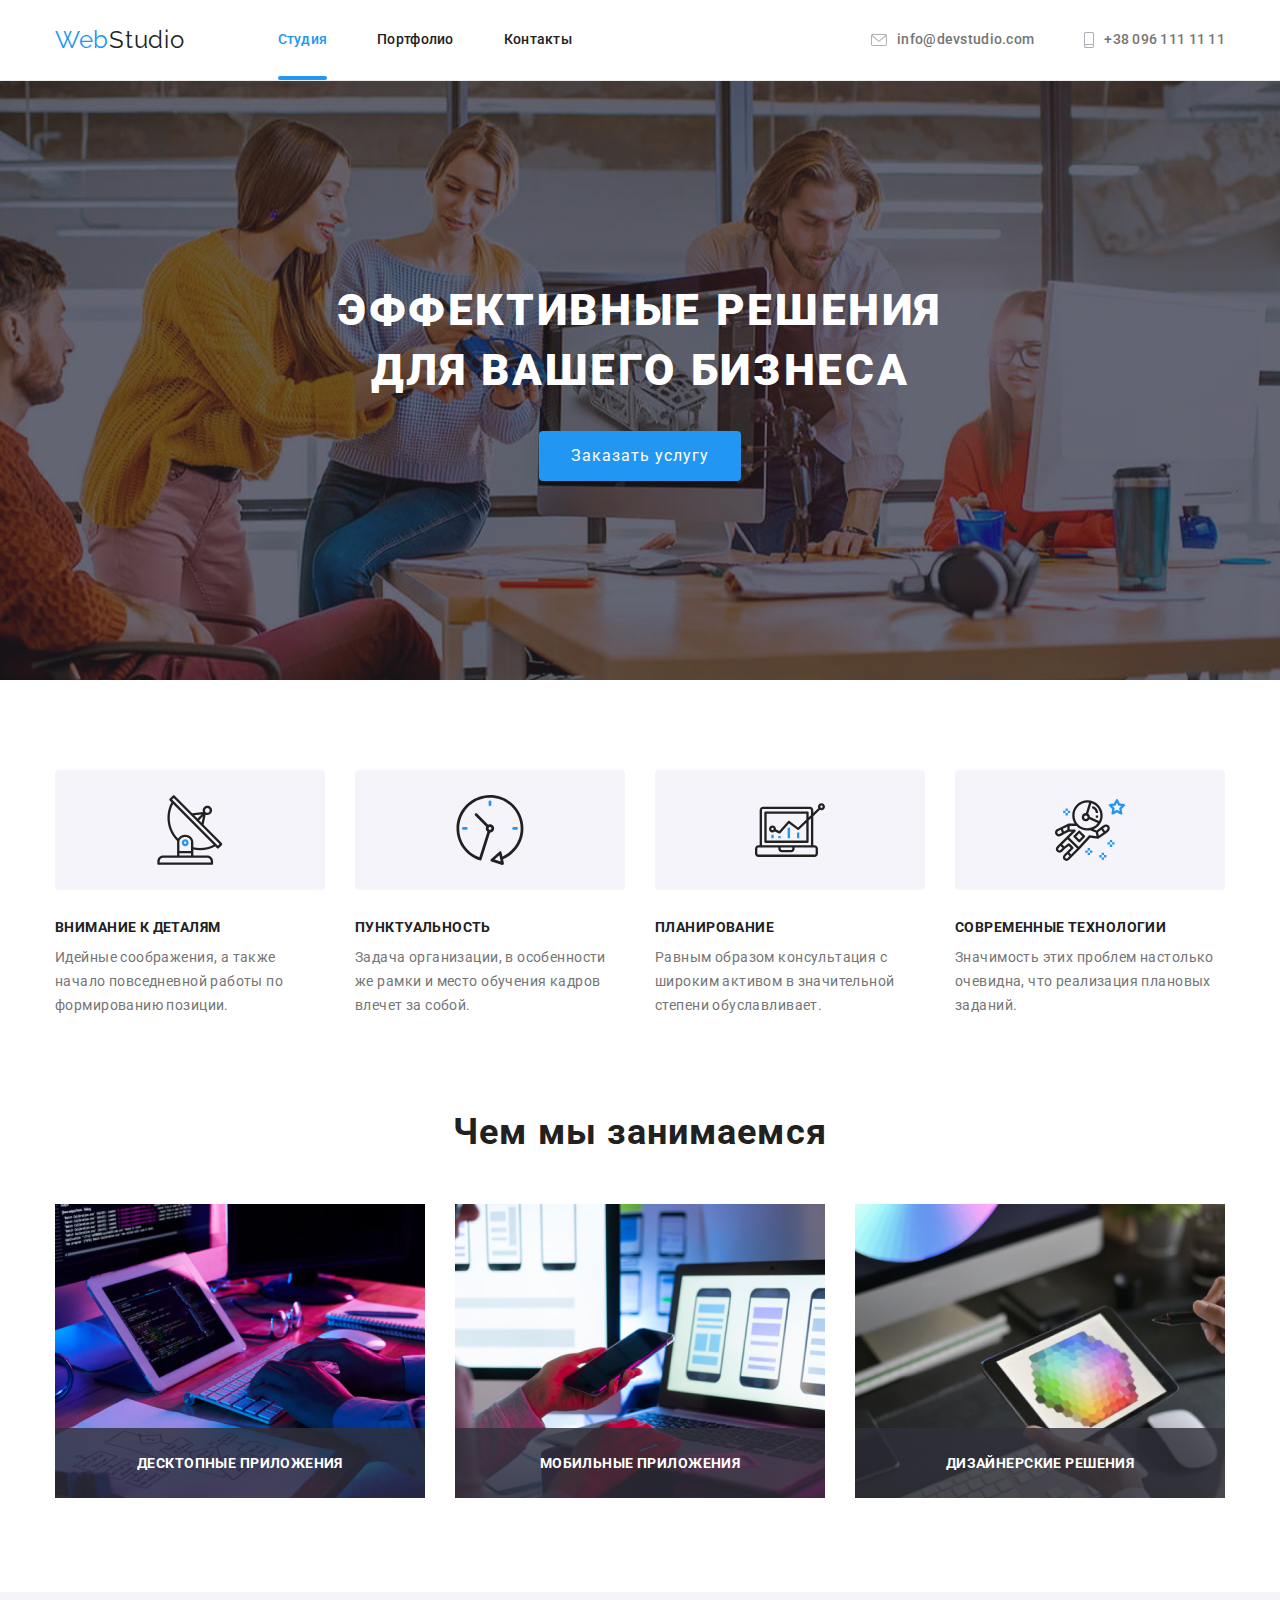
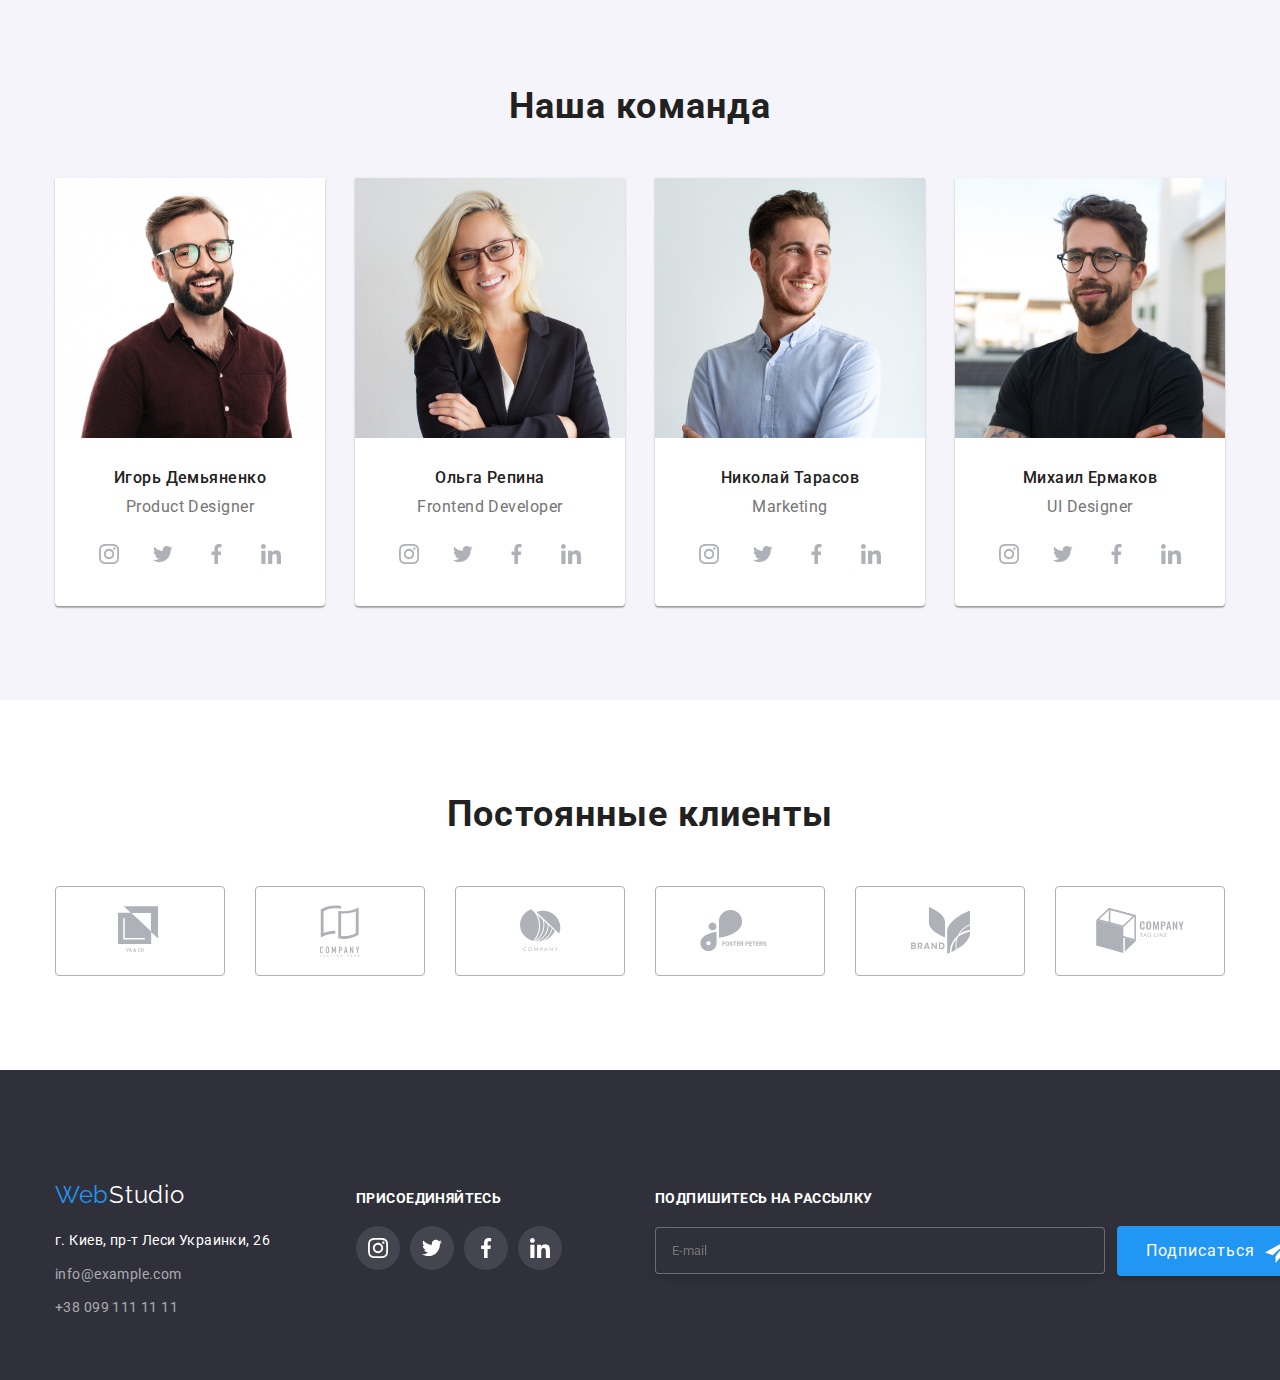
==== index.html @ 3f38c018 "правки" ====
<!DOCTYPE html>
<html lang="ru">

<head>
	<meta charset="UTF-8">
	<meta name="viewport" content="width=device-width, initial-scale=1.0">
	<title>WebStudio</title>
	<link rel="stylesheet" href="./css/main.min.css">
	<link
		href="https://fonts.googleapis.com/css2?family=Raleway:wght@700&family=Roboto:wght@400;500;700;900&display=swap"
		rel="stylesheet">
	<link rel="preconnect" href="https://fonts.gstatic.com">
</head>

<body>

	<!-- Шапка -->
	<header>
		<div class="header-items container">
			<nav class="header-nav">
				<a href="./index.html" class="logo">
					Web<span class="span-logo">Studio</span>
				</a>
				<button type="button" class="menu-button" data-menu-button aria-expanded="false"
					aria-controls="menu-list">
					<svg class="icon-list" width="24" height="16" aria-label="Переключатель мобильного меню">
						<use class="icon-close" href="./svgsprite/spaite.svg#icon-close">
						</use>
						<use class="icon-menu" href="./svgsprite/spaite.svg#icon-menu">
						</use>
					</svg>
				</button>

				<ul class="site-nav">
					<li class="link-nav link-after">
						<a href="./index.html" class="link current">Студия</a>
					</li>
					<li class="link-nav">
						<a href="./portfolio.html" class="link">Портфолио</a>
					</li>
					<li class="link-nav">
						<a href="#" class="link">Контакты</a>
					</li>
				</ul>

				<div class="menu-list" id="menu-list" data-menu>Rjynt</div>
			</nav>
			<ul class="auth-nav">
				<li class="nav-link"><a href="mailto:info@devstudio.com" class="link">
						<svg class="nav-svg" width="16" height="12">
							<use href="./svgsprite/spaite.svg#icon-email">
							</use>
						</svg>
						info@devstudio.com</a>
				</li>
				<li><a href="tel:+380961111111" class="link link-media">
						<svg class="nav-svg" width="10" height="16">
							<use href="./svgsprite/spaite.svg#icon-smartphone">
							</use>
						</svg>
						+38 096 111 11 11</a>
				</li>
			</ul>
		</div>
	</header>


	<main>
		<!-- Герой -->
		<section class="hero">
			<div class="container">
				<div class="hero-heading">
					<h1 class="hero-title">Эффективные решения для вашего бизнеса
					</h1>
					<button type="button" class="hero-button" data-modal-open>Заказать услугу</button>
				</div>
			</div>
		</section>

		<!-- Наши преймущества -->
		<section class="text">
			<div class="container">
				<h2 class="visually-hidden">Наши преймущества</h2>

				<ul class="text-list">
					<li class="text-item">
						<div class="icon-spraite">
							<svg width="65.32" height="70">
								<use href="./svgsprite/spaite.svg#icon-antenna">
								</use>
							</svg>
						</div>
						<h3 class="text-title">Внимание к деталям</h3>
						<p class="text-subtitle">Идейные соображения, а также начало повседневной работы по
							формированию
							позиции.
						</p>

					</li>
					<li class="text-item">
						<div class="icon-spraite">
							<svg width="70" height="70">
								<use href="./svgsprite/spaite.svg#icon-clock">
								</use>
							</svg>
						</div>
						<h3 class="text-title">Пунктуальность</h3>
						<p class="text-subtitle">Задача организации, в особенности же рамки и место обучения кадров
							влечет
							за
							собой.</p>
					</li>
					<li class="text-item">
						<div class="icon-spraite">
							<svg width="70" height="70">
								<use href="./svgsprite/spaite.svg#icon-diagram">
								</use>
							</svg>
						</div>
						<h3 class="text-title">Планирование</h3>
						<p class="text-subtitle">Равным образом консультация с широким активом в значительной степени
							обуславливает.</p>
					</li>
					<li class="text-item">
						<div class="icon-spraite">
							<svg width="70" height="70">
								<use href="./svgsprite/spaite.svg#icon-astronaut">
								</use>
							</svg>
						</div>
						<h3 class="text-title">Современные технологии</h3>
						<p class="text-subtitle">Значимость этих проблем настолько очевидна, что реализация плановых
							заданий.
						</p>
					</li>
				</ul>
			</div>
		</section>

		<!-- Чем мы занимаемся -->
		<section class="work">
			<div class="container">
				<h2 class="work-title">Чем мы занимаемся</h2>

				<ul class="work-list">
					<li class="work-item">
						<div class="thumb">
							<img src="./img/comp.jpg" alt="набирают текст" width="370" height="294">
							<p class="label">Десктопные приложения</p>
						</div>
					</li>
					<li class="work-item">
						<div class="thumb">
							<img src="./img/tel.jpg" alt="сравнивают телефоны" width="370" height="294">
							<p class="label">Мобильные приложения</p>
						</div>
					</li>
					<li class="work-item">
						<div class="thumb">
							<img src="./img/plenhet.jpg" alt="цветовая шкала на планшете" width="370" height="294">
							<p class="label">Дизайнерские решения</p>
						</div>
					</li>
				</ul>
			</div>
		</section>

		<!-- Наша команда -->
		<section class="team">
			<div class="container">
				<h2 class="team-subtitle">Наша команда</h2>

				<ul class="team-item">
					<li class="team-comand">
						<img src="./img/igor.jpg" alt="член команды Игорь" width="270" height="260">
						<div class="team-list">
							<h3 class="team-heading">Игорь Демьяненко</h3>
							<p class="team-text">Product Designer</p>
							<ul class="team-lists">
								<li class="team-links">
									<a class="team-link" href="">
										<svg width="20" height="20">
											<use class="spraite-icon" href="./svgsprite/spaite.svg#icon-instagram">
											</use>
										</svg>
									</a>
								</li>
								<li class="team-links">
									<a class="team-link" href="">
										<svg class="spraite-icon" width="20" height="20">
											<use href="./svgsprite/spaite.svg#icon-tvitter">
											</use>
										</svg>
									</a>
								</li>
								<li class="team-links">
									<a class="team-link" href="">
										<svg class="spraite-icon" width="20" height="20">
											<use href="./svgsprite/spaite.svg#icon-facebook">
											</use>
										</svg>
									</a>
								</li>
								<li class="team-links">
									<a class="team-link" href="">
										<svg class="spraite-icon" width="20" height="20">
											<use href="./svgsprite/spaite.svg#icon-linkedin">
											</use>
										</svg>
									</a>
								</li>
							</ul>
						</div>

					</li>
					<li class="team-comand">
						<img src="./img/olga.jpg" alt="член команды Ольга" width="270" height="260">
						<div class="team-list">
							<h3 class="team-heading">Ольга Репина</h3>
							<p class="team-text">Frontend Developer</p>
							<ul class="team-lists">
								<li class="team-links">
									<a class="team-link" href="">
										<svg width="20" height="20">
											<use class="spraite-icon" href="./svgsprite/spaite.svg#icon-instagram">
											</use>
										</svg>
									</a>
								</li>
								<li class="team-links">
									<a class="team-link" href="">
										<svg class="spraite-icon" width="20" height="20">
											<use href="./svgsprite/spaite.svg#icon-tvitter">
											</use>
										</svg>
									</a>
								</li>
								<li class="team-links">
									<a class="team-link" href="">
										<svg class="spraite-icon" width="20" height="20">
											<use href="./svgsprite/spaite.svg#icon-facebook">
											</use>
										</svg>
									</a>
								</li>
								<li class="team-links">
									<a class="team-link" href="">
										<svg class="spraite-icon" width="20" height="20">
											<use href="./svgsprite/spaite.svg#icon-linkedin">
											</use>
										</svg>
									</a>
								</li>
							</ul>
						</div>
					</li>
					<li class="team-comand">
						<img src="./img/nicola.jpg" alt="член команды Николай" width="270" height="260">
						<div class="team-list">
							<h3 class="team-heading">Николай Тарасов</h3>
							<p class="team-text">Marketing</p>
							<ul class="team-lists">
								<li class="team-links">
									<a class="team-link" href="">
										<svg width="20" height="20">
											<use class="spraite-icon" href="./svgsprite/spaite.svg#icon-instagram">
											</use>
										</svg>
									</a>
								</li>
								<li class="team-links">
									<a class="team-link" href="">
										<svg class="spraite-icon" width="20" height="20">
											<use href="./svgsprite/spaite.svg#icon-tvitter">
											</use>
										</svg>
									</a>
								</li>
								<li class="team-links">
									<a class="team-link" href="">
										<svg class="spraite-icon" width="20" height="20">
											<use href="./svgsprite/spaite.svg#icon-facebook">
											</use>
										</svg>
									</a>
								</li>
								<li class="team-links">
									<a class="team-link" href="">
										<svg class="spraite-icon" width="20" height="20">
											<use href="./svgsprite/spaite.svg#icon-linkedin">
											</use>
										</svg>
									</a>
								</li>
							</ul>
						</div>
					</li>
					<li class="team-comand">
						<img src="./img/misha.jpg" alt="член команды Михаил" width="270" height="260">
						<div class="team-list">
							<h3 class="team-heading">Михаил Ермаков</h3>
							<p class="team-text">UI Designer</p>
							<ul class="team-lists">
								<li class="team-links">
									<a class="team-link" href="">
										<svg width="20" height="20">
											<use class="spraite-icon" href="./svgsprite/spaite.svg#icon-instagram">
											</use>
										</svg>
									</a>
								</li>
								<li class="team-links">
									<a class="team-link" href="">
										<svg class="spraite-icon" width="20" height="20">
											<use href="./svgsprite/spaite.svg#icon-tvitter">
											</use>
										</svg>
									</a>
								</li>
								<li class="team-links">
									<a class="team-link" href="">
										<svg class="spraite-icon" width="20" height="20">
											<use href="./svgsprite/spaite.svg#icon-facebook">
											</use>
										</svg>
									</a>
								</li>
								<li class="team-links">
									<a class="team-link" href="">
										<svg class="spraite-icon" width="20" height="20">
											<use href="./svgsprite/spaite.svg#icon-linkedin">
											</use>
										</svg>
									</a>
								</li>
							</ul>
						</div>
					</li>
				</ul>
			</div>
		</section>

		<!-- Клиенты -->
		<section class="client">
			<div class="container-client">
				<h2 class="team-title">Постоянные клиенты</h2>
				<ul class="client-list">
					<li class="client-item">
						<a class="client-link" href="">
							<svg width="44.27" height="49.23">
								<use href="./svgsprite/spaite.svg#icon-yaco">
								</use>
							</svg>
						</a>
					</li>
					<li class="client-item">
						<a class="client-link" href="">
							<svg width="40" height="52">
								<use href="./svgsprite/spaite.svg#icon-companytag">
								</use>
							</svg>
						</a>
					</li>
					<li class="client-item">
						<a class="client-link" href="">
							<svg width="41" height="42.6">
								<use href="./svgsprite/spaite.svg#icon-company">
								</use>
							</svg>
						</a>
					</li>
					<li class="client-item">
						<a class="client-link" href="">
							<svg width="79.66" height="42.02">
								<use href="./svgsprite/spaite.svg#icon-foster">
								</use>
							</svg>
						</a>
					</li>
					<li class="client-item">
						<a class="client-link" href="">
							<svg width="59" height="47">
								<use href="./svgsprite/spaite.svg#icon-brand">
								</use>
							</svg>
						</a>
					</li>
					<li class="client-item">
						<a class="client-link" href="">
							<svg width="88.48" height="45.44">
								<use href="./svgsprite/spaite.svg#icon-companyclient">
								</use>
							</svg>
						</a>
					</li>
				</ul>
			</div>
		</section>
	</main>

	<!-- футер -->
	<footer class="footer">
		<div class="container container-footer">
			<div class="footer-flex">
				<div class="footer-items">
					<a href="./index.html" class="logo">
						Web<span class="footer-span">Studio</span>
					</a>
					<address class="address">
						<ul>
							<li><a href="https://goo.gl/maps/FrXTjoq9erfXvm6j9" target="_blank"
									rel="noreferrer noopener" class="link">г. Киев, пр-т
									Леси Украинки, 26</a></li>
							<li class="address-list">
								<a href="mailto:info@example.com" class="footer-link">info@example.com</a>
							</li>
							<li class="address-list">
								<a href="tel:+380991111111" class="footer-link">+38 099 111 11 11</a>
							</li>
						</ul>
					</address>
				</div>
				<div class="footer-item">
					<p class="footer-text">присоединяйтесь</p>
					<ul class="footer-list">
						<li class="footer-li">
							<a class="footer-icon footer-insta" href="">
								<svg width="20" height="20">
									<use href="./svgsprite/spaite.svg#icon-instagramwhite">
									</use>
								</svg>
							</a>
						</li>
						<li class="footer-li">
							<a class="footer-icon footer-vector" href="">
								<svg width="20" height="20">
									<use href="./svgsprite/spaite.svg#icon-twitterwhite">
									</use>
								</svg>
							</a>
						</li>
						<li class="footer-li">
							<a class="footer-icon footer-facebook" href="">
								<svg width="20" height="20">
									<use href="./svgsprite/spaite.svg#icon-facebookwhite">
									</use>
								</svg>
							</a>
						</li>
						<li class="footer-li">
							<a class="footer-icon footer-linke" href="">
								<svg width="20" height="20">
									<use href="./svgsprite/spaite.svg#icon-linkedinwhite">
									</use>
								</svg>
							</a>
						</li>
					</ul>
				</div>
			</div>
			<div class="footer-center">
				<p class="footer-text">Подпишитесь на рассылку</p>
				<form class="form">
					<input type="email" name="mail" placeholder="E-mail">
					<div class="content-button">
						<button type="submit" class="form-button">
							Подписаться
							<svg class="button-icon" width="24" height="24">
								<use href="./svgsprite/spaite.svg#icon-iconsend">
								</use>
							</svg>
						</button>
					</div>
				</form>
			</div>
		</div>
	</footer>

	<!-- Модалка -->
	<div class="backdrop is-hidden" data-modal>
		<div class="modal">
			<button type="button" class="button" data-modal-close>
				<svg class="button-svg" width="11" height="11">
					<use href="./svgsprite/spaite.svg#icon-vector">
					</use>
				</svg>
			</button>
			<div class="modal-list">
				<p class="modal-text">Оставьте свои данные, мы вам перезвоним</p>
				<form action="">
					<div class="modal-label">
						<label for="name">Имя</label>
						<span class="modal-form">
							<input class="form-margin" type="text" name="name" id="name" placeholder=" ">
							<svg class="modal-svg" width="12" height="12">
								<use href="./svgsprite/spaite.svg#icon-chel">
								</use>
							</svg>
						</span>
					</div>
					<div class="modal-label label-margin">
						<label for="tel">Телефон</label>
						<span class="modal-form">
							<input class="form-margin" type="tel" name="tel" id="tel">
							<svg class="modal-svg" width="13" height="13">
								<use href="./svgsprite/spaite.svg#icon-tele">
								</use>
							</svg>
						</span>
					</div>
					<div class="modal-label label-margin">
						<label for="mail">Почта</label>
						<span class="modal-form">
							<input class="form-margin" type="email" name="mail" id="mail">
							<svg class="modal-svg" width="15" height="12">
								<use href="./svgsprite/spaite.svg#icon-meil">
								</use>
							</svg>
						</span>
					</div>
					<div class="modal-label label-margin">
						<label for="coment">Комментарий</label>
						<textarea name="coment" class="form-textarea form-margin" id="coment"
							placeholder="Введите текст"></textarea>
					</div>
					<div class="modal-checkbox">
						<input type="checkbox" id="policy" name="policy" value="accept-policy"
							class="modal-checkbox-policy visually-hidden">
						<label for="policy" class="modal-policy">Соглашаюсь с рассылкой и принимаю <a href=""
								class="modal-link">Условия
								договорa</a>
						</label>
					</div>
					<button type="submit" class="modal-button">Отправить</button>
				</form>
			</div>
		</div>
	</div>
	<script src="./js/menu.js"></script>
	<script src="./js/modal.js"></script>
</body>

</html>
---- css/main.min.css ----
.visually-hidden{position:absolute;width:1px;height:1px;margin:-1px;border:0;padding:0;white-space:nowrap;clip-path:inset(100%);clip:rect(0 0 0 0);overflow:hidden}:root{--black: #212121;--cyan: #2196f3;--grey: #757575;--grey2: rgba(255, 255, 255, 0.6);--grey3: #f5f4fa;--grey4: #afb1b8;--white: #ffffff;--violet: #2f303a}*{padding:0;margin:0;border:0}*,*:before,*:after{-moz-box-sizing:border-box;-webkit-box-sizing:border-box;box-sizing:border-box}nav,footer,header,aside{display:block}html,body{height:100%;width:100%;font-size:100%;line-height:1;font-size:14px;-ms-text-size-adjust:100%;-moz-text-size-adjust:100%;-webkit-text-size-adjust:100%}input,button,textarea{font-family:inherit}input::-ms-clear{display:none}button{cursor:pointer}button::-moz-focus-inner{padding:0;border:0}a,a:visited{text-decoration:none}ul li{list-style:none}img{vertical-align:top}h1,h2,h3,h4,h5,h6{font-size:inherit;font-weight:400}body{font-family:Roboto, sans-serif;color:var(--grey)}h1{font-weight:900;color:var(--white)}h2,h3{color:var(--black)}img{display:block;max-width:100%;height:auto}.container{width:100%;padding-left:15px;padding-right:15px;margin:0 auto}@media screen and (min-width: 480px){.container{width:480px}}@media screen and (min-width: 768px){.container{width:768px}}@media screen and (min-width: 1200px){.container{width:1200px}}.logo{font-family:Raleway;font-size:24px;line-height:1.166;letter-spacing:0.03em}.header-items{position:relative}@media screen and (max-width: 767px){.header-items{padding-top:16px;padding-bottom:16px}}@media screen and (min-width: 768px){.header-items{display:flex;align-items:center;justify-content:space-between}}@media screen and (min-width: 1200px){.header-items{justify-content:space-between}}.header-nav{display:flex;align-items:center;justify-content:space-between}.header-nav .logo{color:var(--cyan)}@media screen and (min-width: 768px){.header-nav .logo{margin-right:93px}}.span-logo{color:var(--black)}.menu-button{display:inline-flex;background-color:transparent}@media screen and (min-width: 768px){.menu-button{display:none}}.menu-button .icon-close{display:none}.menu-button.is-open .icon-close{display:block}.menu-button.is-open .icon-menu{display:none}.menu-button .icon-list{transition:fill 250ms cubic-bezier(0.4, 0, 0.2, 1)}.menu-list{display:none;position:absolute;top:100%;left:0;width:100%;height:453px;background-color:var(--white);text-align:center;font-size:18px;line-height:1.166;letter-spacing:0.02em}.menu-list.is-open{display:block}@media screen and (min-width: 768px){.menu-list.is-open{display:none}}.icon-list:hover,.icon-list:focus{fill:var(--cyan)}.site-nav{display:none}@media screen and (min-width: 768px){.site-nav{display:flex}}.site-nav .link{display:block;padding-top:32px;padding-bottom:32px;position:relative;font-weight:500;font-size:14px;line-height:1.14;letter-spacing:0.02em;color:var(--black);transition:color 250ms cubic-bezier(0.4, 0, 0.2, 1)}.site-nav .link:hover,.site-nav .link:focus{color:var(--cyan)}.site-nav .current{color:var(--cyan)}.link-nav:not(:last-child){margin-right:50px}.current::after{content:"";width:100%;height:4px;display:block;position:absolute;bottom:0;background-color:var(--cyan);border-radius:2px}.auth-nav{display:none}@media screen and (min-width: 768px){.auth-nav{display:block}}@media screen and (min-width: 1200px){.auth-nav{display:flex}}.auth-nav .link{display:flex;align-items:center;font-weight:500;font-size:14px;line-height:1.14;letter-spacing:0.02em;color:var(--grey);fill:var(--grey4);transition:color,fill,250ms cubic-bezier(0.4, 0, 0.2, 1)}@media screen and (min-width: 1200px){.auth-nav .link{padding-top:32px;padding-bottom:32px}}.auth-nav .link:hover,.auth-nav .link:focus{color:var(--cyan);fill:var(--cyan)}@media screen and (min-width: 1200px){.nav-link{margin-right:50px}}@media screen and (min-width: 768px) and (max-width: 1199px){.link-media{margin-top:10px}}.nav-svg{margin-right:10px}@media screen and (max-width: 767px){.hero{max-width:480px;height:400px;margin:0 auto;background-color:var(--violet);background-image:linear-gradient(to right, rgba(47,48,58,0.4), rgba(47,48,58,0.4)),url(/img/mob/heromob.jpg);background-repeat:no-repeat;background-position:center;text-align:center;border-top:1px solid #ececec;background-size:480px 400px}}@media screen and (max-width: 767px) and (min-device-pixel-ratio: 2), screen and (max-width: 767px) and (min-resolution: 192dpi), screen and (max-width: 767px) and (min-resolution: 2dppx){.hero{background-color:var(--violet);background-image:linear-gradient(to right, rgba(47,48,58,0.4), rgba(47,48,58,0.4)),url(/img/mob/heromobx2.jpg);background-repeat:no-repeat;background-position:center;text-align:center;border-top:1px solid #ececec}}@media screen and (min-width: 768px){.hero{max-width:768px;height:400px;margin:0 auto;background-color:var(--violet);background-image:linear-gradient(to right, rgba(47,48,58,0.4), rgba(47,48,58,0.4)),url(/img/tab/herotab.jpg);background-repeat:no-repeat;background-position:center;text-align:center;border-top:1px solid #ececec;background-size:768px 400px}}@media screen and (min-width: 768px) and (min-device-pixel-ratio: 2), screen and (min-width: 768px) and (min-resolution: 192dpi), screen and (min-width: 768px) and (min-resolution: 2dppx){.hero{background-color:var(--violet);background-image:linear-gradient(to right, rgba(47,48,58,0.4), rgba(47,48,58,0.4)),url(/img/tab/herotabx2.jpg);background-repeat:no-repeat;background-position:center;text-align:center;border-top:1px solid #ececec}}@media screen and (min-width: 1200px){.hero{max-width:1600px;height:600px;margin:0 auto;background-color:var(--violet);background-image:linear-gradient(to right, rgba(47,48,58,0.4), rgba(47,48,58,0.4)),url(/img/desk/hero.jpg);background-repeat:no-repeat;background-position:center;text-align:center;border-top:1px solid #ececec;background-size:1600px 600px}}@media screen and (min-width: 1200px) and (min-device-pixel-ratio: 2), screen and (min-width: 1200px) and (min-resolution: 192dpi), screen and (min-width: 1200px) and (min-resolution: 2dppx){.hero{background-color:var(--violet);background-image:linear-gradient(to right, rgba(47,48,58,0.4), rgba(47,48,58,0.4)),url(/img/desk/herox2.jpg);background-repeat:no-repeat;background-position:center;text-align:center;border-top:1px solid #ececec}}.hero-heading{display:inline-block;justify-content:center;align-items:center;padding-top:118px;padding-bottom:118px}@media screen and (min-width: 1200px){.hero-heading{padding-top:200px;padding-bottom:200px}}.hero-title{font-size:26px;line-height:1.615;letter-spacing:0.06em;text-transform:uppercase}@media screen and (max-width: 1199px){.hero-title{max-width:360px}}@media screen and (min-width: 1200px){.hero-title{width:696px;font-size:44px;line-height:1.36}}.hero-button{margin-top:30px;padding:10px 32px;border-radius:4px;font-size:16px;line-height:1.87;letter-spacing:0.06em;box-shadow:0px 4px 4px rgba(0,0,0,0.15);background-color:var(--cyan);color:var(--white)}.text{padding-top:60px;padding-bottom:60px}@media screen and (min-width: 1200px){.text{padding-top:90px;padding-bottom:0}}@media screen and (min-width: 768px){.text-list{display:flex;flex-wrap:wrap;padding-left:0;padding-right:0}}@media screen and (min-width: 1200px){.text-list{flex-wrap:nowrap}}@media screen and (max-width: 767px){.text-item:not(:first-child){margin-top:30px}}@media screen and (min-width: 768px) and (max-width: 1199px){.text-item{width:calc((100% - 4 * 15px) / 2);margin:15px}}@media screen and (min-width: 1200px){.text-item:not(:first-child){margin-left:30px}}.icon-spraite{display:flex;justify-content:center;align-items:center;height:120px;border-radius:4px;background-color:var(--grey3)}.text-title{text-align:center;margin-top:30px;font-weight:700;font-size:14px;line-height:1.14;letter-spacing:0.03em;text-transform:uppercase}@media screen and (min-width: 768px){.text-title{text-align:left}}.text-subtitle{margin-top:10px;font-size:14px;line-height:1.71;letter-spacing:0.03em}@media screen and (min-width: 1200px){.text-subtitle{width:270px}}.work{padding-top:94px;padding-bottom:94px}@media screen and (max-width: 1199px){.work{display:none}}.work-title{font-weight:700;font-size:36px;line-height:1.166;text-align:center;letter-spacing:0.03em}.work-list{margin-top:50px;display:flex}.work-item:not(:last-child){margin-right:30px}.thumb{position:relative}.label{position:absolute;bottom:0;width:370px;height:70px;display:flex;align-items:center;justify-content:center;font-weight:bold;line-height:1.142;letter-spacing:0.03em;text-transform:uppercase;color:var(--white);background:rgba(47,48,58,0.8)}.team{max-width:1600px;margin:0 auto;padding-top:60px;padding-bottom:60px;background-color:var(--grey3)}@media screen and (min-width: 1200px){.team{padding-top:94px;padding-bottom:94px}}@media screen and (min-width: 768px){.container{padding-left:15px;padding-right:15px;margin:0 auto}}@media screen and (min-width: 768px) and (max-width: 1199px){.team-item{display:flex;flex-wrap:wrap}}@media screen and (min-width: 1200px){.team-item{display:flex}}.team-subtitle{margin-bottom:30px;font-weight:700;font-size:28px;line-height:1.166;text-align:center;letter-spacing:0.03em}@media screen and (min-width: 768px){.team-subtitle{margin-bottom:15px}}@media screen and (min-width: 1200px){.team-subtitle{margin-bottom:50px;font-size:36px;line-height:1.166;text-align:center;letter-spacing:0.03em}}.team-comand{background-color:var(--white);box-shadow:0px 1px 3px rgba(0,0,0,0.12),0px 1px 1px rgba(0,0,0,0.14),0px 2px 1px rgba(0,0,0,0.2);border-radius:0px 0px 4px 4px}@media screen and (max-width: 767px){.team-comand:not(:first-child){margin-top:30px}}@media screen and (min-width: 768px) and (max-width: 1199px){.team-comand{width:calc((100% - 4 * 15px) / 2);margin:15px}}@media screen and (min-width: 1200px){.team-comand{width:270px}}@media screen and (min-width: 1200px){.team-comand:not(:last-child){margin-right:30px}}.team-list{padding:30px;text-align:center}.team-heading{font-weight:500;font-size:16px;line-height:1.187;letter-spacing:0.03em}.team-text{margin-top:10px;font-size:16px;line-height:1.187;letter-spacing:0.03em}.team-lists{display:flex;margin-top:16px;justify-content:center}.team-link{width:44px;height:44px;display:flex;justify-content:center;align-items:center;border-radius:50%;fill:var(--grey4);transition:background-color,fill,250ms cubic-bezier(0.4, 0, 0.2, 1)}.team-link:hover,.team-link:focus{background-color:var(--cyan);fill:var(--white)}.team-links:not(:last-child){margin-right:10px}.client{padding-top:60px;padding-bottom:60px}@media screen and (min-width: 1200px){.client{padding-top:94px;padding-bottom:94px}}@media screen and (min-width: 480px){.container-client{width:480px;padding-left:0;padding-right:0;margin:0 auto}}@media screen and (min-width: 768px){.container-client{width:768px;padding-left:0;padding-right:0;margin:0 auto}}@media screen and (min-width: 1200px){.container-client{width:1200px;padding-left:15px;padding-right:15px;margin:0 auto}}.team-title{margin-bottom:15px;font-weight:700;font-size:28px;line-height:1.166;text-align:center;letter-spacing:0.03em}@media screen and (min-width: 1200px){.team-title{margin-bottom:0;font-weight:700;font-size:36px;line-height:1.166;text-align:center;letter-spacing:0.03em}}.client-list{display:flex;flex-wrap:wrap}@media screen and (min-width: 1200px){.client-list{flex-wrap:nowrap;margin-top:50px}}@media screen and (max-width: 767px){.client-item{width:calc((100% - 4 * 15px) / 2);margin:15px}}@media screen and (min-width: 768px) and (max-width: 1199px){.client-item{width:calc((100% - 6 * 15px) / 3);margin:15px}}@media screen and (min-width: 1200px){.client-item:not(:last-child){margin-right:30px}}.client-link{display:flex;justify-content:center;align-items:center;height:90px;border:1px solid #afb1b8;border-radius:4px;fill:var(--grey4);transition:border-color,fill,250ms cubic-bezier(0.4, 0, 0.2, 1)}@media screen and (min-width: 1200px){.client-link{width:170px}}.client-link:hover,.client-link:focus{border-color:var(--cyan);fill:var(--cyan);outline:none}.footer{padding-top:60px;padding-bottom:60px;background-color:var(--violet)}.footer .logo{color:var(--cyan)}@media screen and (min-width: 1200px){.container-footer{display:flex}}.footer-items{text-align:center}@media screen and (min-width: 1200px){.footer-items{margin-right:70px;text-align:left}}@media screen and (min-width: 768px){.footer-flex{display:flex;align-items:baseline;justify-content:space-around}}.footer-span{color:var(--white)}.address{margin-top:20px}@media screen and (min-width: 1200px){.address{width:231px}}.address .link{font-style:normal;font-size:14px;line-height:1.71;letter-spacing:0.03em;color:var(--white)}.address-list{margin-top:8px}@media screen and (min-width: 1200px){.address-list{margin-top:10px}}.footer-link{font-style:normal;font-size:14px;line-height:1.71;letter-spacing:0.03em;color:var(--grey2)}.footer-item{text-align:center}@media screen and (min-width: 1200px){.footer-item{margin-right:93px}}.footer-text{text-align:center;margin-bottom:20px;margin-top:60px;font-style:normal;font-weight:bold;font-size:14px;line-height:1.142;letter-spacing:0.03em;text-transform:uppercase;color:var(--white)}@media screen and (min-width: 1200px){.footer-text{text-align:left}}.footer-list{display:flex;justify-content:center}.footer-li:not(:last-child){margin-right:10px}.footer-icon{width:44px;height:44px;display:flex;justify-content:center;align-items:center;border-radius:50%;background:rgba(255,255,255,0.1);background-repeat:no-repeat;background-position:center;cursor:pointer;transition:background-color 250ms cubic-bezier(0.4, 0, 0.2, 1)}.footer-icon:hover,.footer-icon:focus{background-color:var(--cyan)}.footer-icon:not(:last-child){margin-right:10px}.footer-center{text-align:center}@media screen and (min-width: 1200px){.form{display:flex;align-items:center}}.form input{width:100%;padding:15px 16px;border:1px solid rgba(255,255,255,0.3);filter:drop-shadow(0px 4px 4px rgba(0,0,0,0.15));border-radius:4px;background:var(--violet)}@media screen and (min-width: 480px){.form input{width:450px}}.form-button{display:flex;align-items:center;margin-top:20px;padding:10px 28px 10px 29px;border-radius:4px;font-size:16px;line-height:1.87;letter-spacing:0.06em;box-shadow:0px 4px 4px rgba(0,0,0,0.15);background-color:var(--cyan);color:var(--white)}@media screen and (min-width: 1200px){.form-button{margin-left:12px;margin-top:0}}.button-icon{margin-left:10px}.content-button{display:flex;justify-content:center}.backdrop{position:fixed;top:0;left:0;width:100%;height:100%;background-color:rgba(0,0,0,0.2);opacity:1;transition:opacity 250ms cubic-bezier(0.4, 0, 0.2, 1)}.backdrop.is-hidden{opacity:0;pointer-events:none}.modal{height:609px;padding:40px;position:absolute;top:50%;left:50%;transform:translate(-50%, -50%);background-color:var(--white);box-shadow:0px 1px 3px rgba(0,0,0,0.12),0px 1px 1px rgba(0,0,0,0.14),0px 2px 1px rgba(0,0,0,0.2);border-radius:4px}@media screen and (min-width: 480px){.modal{width:450px}}@media screen and (min-width: 1200px){.modal{width:528px;height:581px}}.button{width:30px;height:30px;position:absolute;top:8px;right:8px;border-radius:50%;background-color:#FFFFFF;border:1px solid rgba(0,0,0,0.1);transition:fill 250ms cubic-bezier(0.4, 0, 0.2, 1)}.button:hover,.button:focus{fill:var(--cyan)}.modal-text{margin-bottom:12px;font-weight:bold;font-size:20px;line-height:1.15;letter-spacing:0.03em;color:var(--black)}@media screen and (max-width: 1199px){.modal-text{text-align:center}}.modal-label{display:flex;flex-direction:column;font-size:12px;line-height:1.166;letter-spacing:0.01em}.modal-label input{border:1px solid rgba(33,33,33,0.2);border-radius:4px;width:100%;height:40px;padding-left:42px}.modal-label textarea{width:100%;height:120px;padding:12px 16px;font-size:12px;line-height:1.166;letter-spacing:0.01em;border:1px solid rgba(33,33,33,0.2);border-radius:4px;resize:none}.modal-label .form-textarea::placeholder{color:rgba(117,117,117,0.5)}.label-margin{margin-top:10px}.modal-form{position:relative;margin-top:4px}.modal-checkbox{margin-top:25px}.modal-checkbox .modal-policy{font-size:12px;line-height:1.166;letter-spacing:0.03em}@media screen and (min-width: 1200px){.modal-checkbox .modal-policy{font-size:14px;line-height:1.714;padding-left:12px}}.modal-svg{position:absolute;left:14px;top:50%;transform:translateY(-50%);transition:fill 250ms cubic-bezier(0.4, 0, 0.2, 1)}.modal-policy::before{content:"";display:inline-block;width:15px;height:15px;vertical-align:text-top;margin-right:7px;border:2px solid var(--black);border-radius:2px;transition:background-image,background-color,border-color,250ms cubic-bezier(0.4, 0, 0.2, 1)}.modal-checkbox-policy:checked+.modal-policy::before{background-image:url(../svgsprite/gala.svg);background-color:var(--cyan);background-repeat:no-repeat;border-color:var(--cyan)}.modal-link{color:var(--cyan);text-decoration:underline;text-decoration-skip-ink:none}.modal-button{display:block;margin:0 auto;margin-top:30px;padding:10px 55px;border-radius:4px;font-size:16px;line-height:1.87;letter-spacing:0.06em;box-shadow:0px 4px 4px rgba(0,0,0,0.15);background-color:var(--cyan);color:var(--white)}.form-margin{transition:border-color 250ms cubic-bezier(0.4, 0, 0.2, 1)}.form-margin:hover+.modal-svg,.form-margin:focus+.modal-svg{fill:var(--cyan)}.form-margin:hover,.form-margin:focus{border-color:var(--cyan);outline:none}
/*# sourceMappingURL=main.min.css.map */
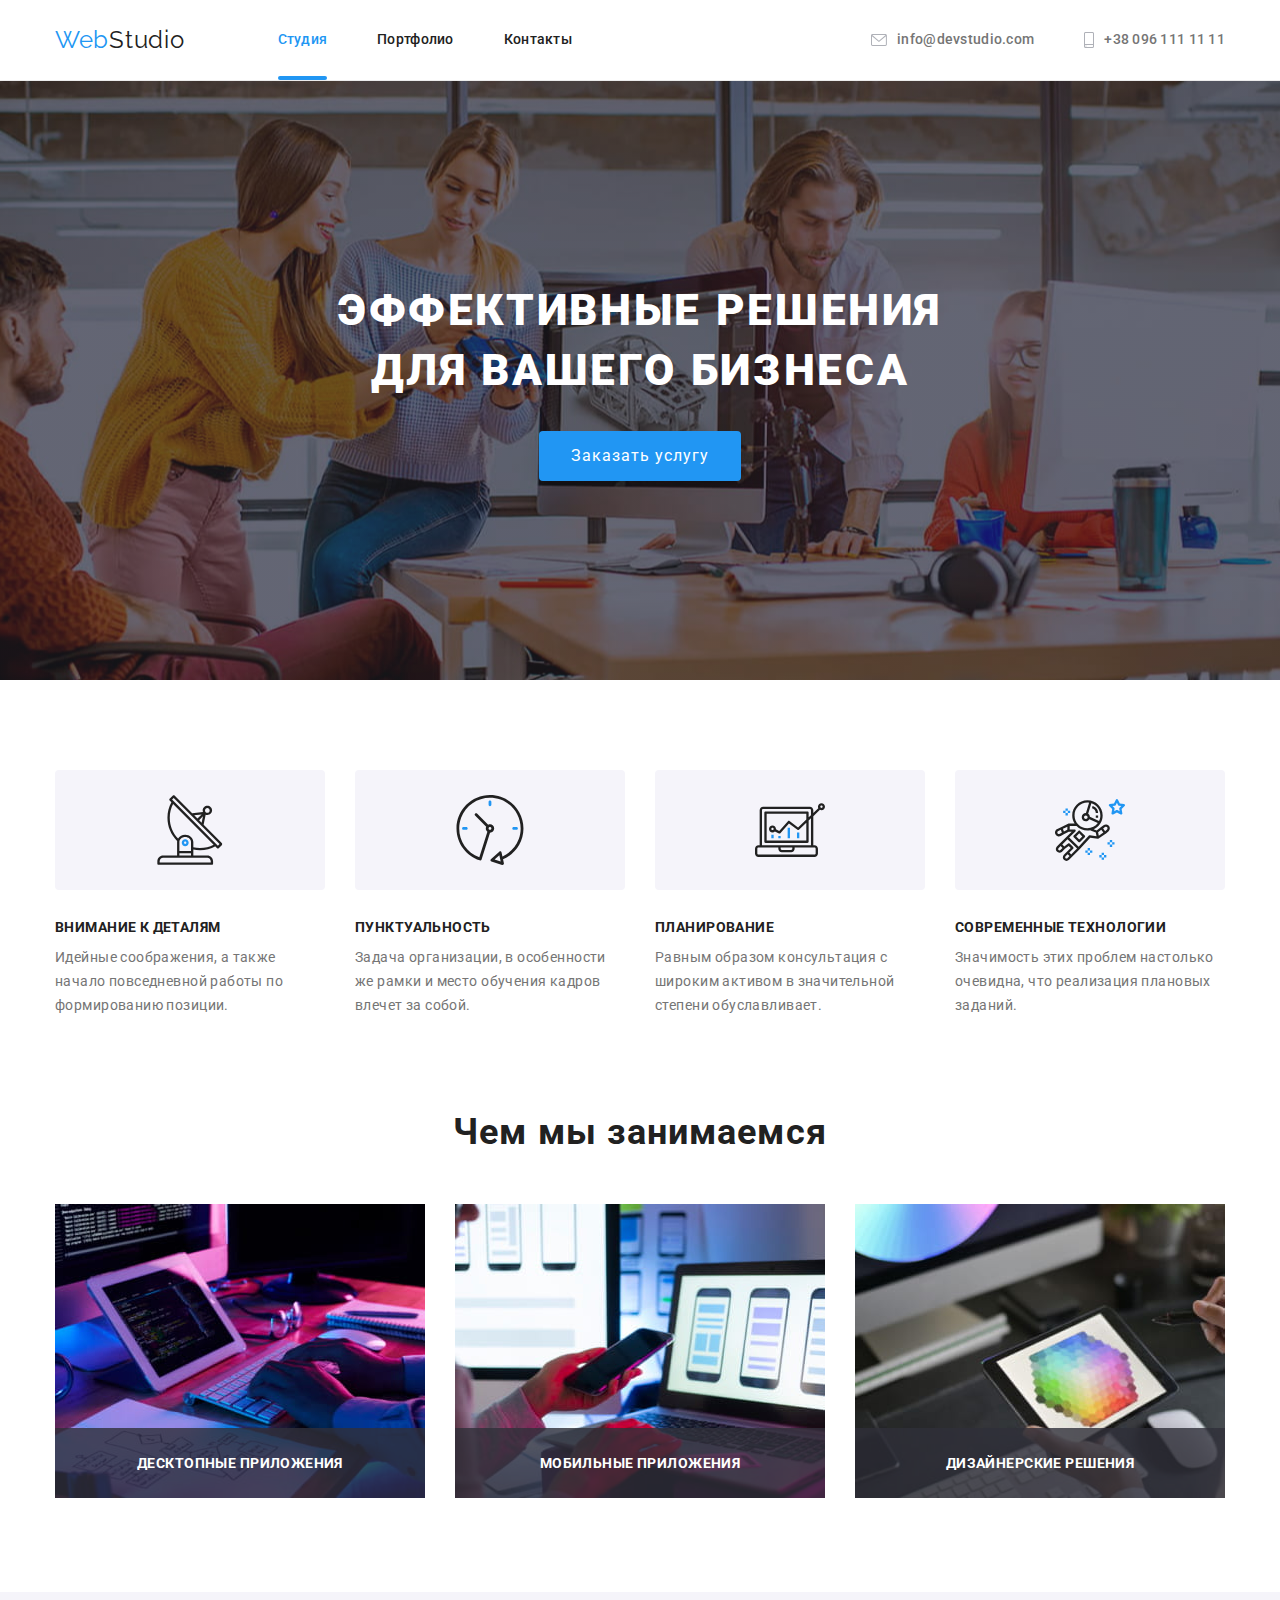
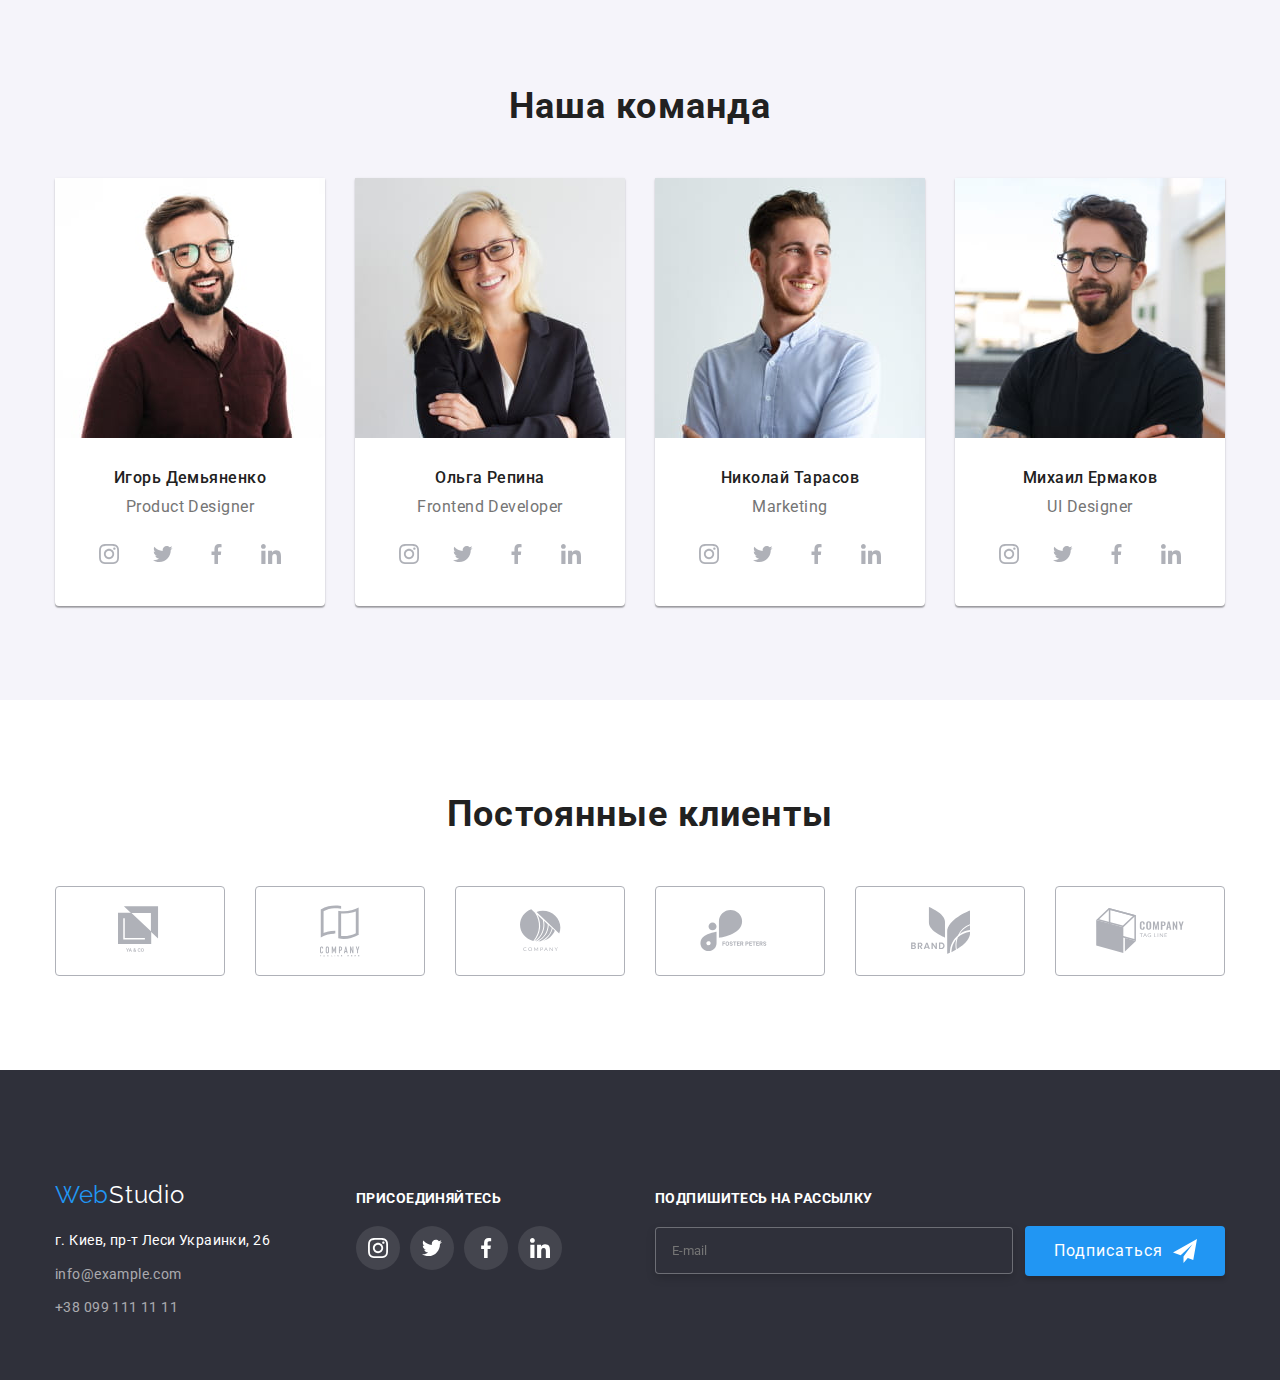
==== commit c1e8d041: "правки" ====
--- a/index.html
+++ b/index.html
@@ -145,19 +145,22 @@
 				<ul class="work-list">
 					<li class="work-item">
 						<div class="thumb">
-							<img src="./img/comp.jpg" alt="набирают текст" width="370" height="294">
+							<img srcset="./img/comp.jpg 1x, ./img/compx2.jpg 2x" src="./img/comp.jpg"
+								alt="набирают текст" width="370" height="294">
 							<p class="label">Десктопные приложения</p>
 						</div>
 					</li>
 					<li class="work-item">
 						<div class="thumb">
-							<img src="./img/tel.jpg" alt="сравнивают телефоны" width="370" height="294">
+							<img srcset="./img/tel.jpg 1x, ./img/telx2.jpg 2x" src="./img/tel.jpg"
+								alt="сравнивают телефоны" width="370" height="294">
 							<p class="label">Мобильные приложения</p>
 						</div>
 					</li>
 					<li class="work-item">
 						<div class="thumb">
-							<img src="./img/plenhet.jpg" alt="цветовая шкала на планшете" width="370" height="294">
+							<img srcset="./img/plenhet.jpg 1x, ./img/plenhetx2.jpg 2x" src="./img/plenhet.jpg"
+								alt="цветовая шкала на планшете" width="370" height="294">
 							<p class="label">Дизайнерские решения</p>
 						</div>
 					</li>
@@ -172,7 +175,8 @@
 
 				<ul class="team-item">
 					<li class="team-comand">
-						<img src="./img/igor.jpg" alt="член команды Игорь" width="270" height="260">
+						<img srcset="./img/igor.jpg 1x, ./img/igorx2.jpg 2x" src="./img/igor.jpg"
+							alt="член команды Игорь" width="270" height="260">
 						<div class="team-list">
 							<h3 class="team-heading">Игорь Демьяненко</h3>
 							<p class="team-text">Product Designer</p>
@@ -214,7 +218,8 @@
 
 					</li>
 					<li class="team-comand">
-						<img src="./img/olga.jpg" alt="член команды Ольга" width="270" height="260">
+						<img srcset="./img/olga.jpg 1x, ./img/olgax2.jpg 2x" src="./img/olga.jpg"
+							alt="член команды Ольга" width="270" height="260">
 						<div class="team-list">
 							<h3 class="team-heading">Ольга Репина</h3>
 							<p class="team-text">Frontend Developer</p>
@@ -255,7 +260,8 @@
 						</div>
 					</li>
 					<li class="team-comand">
-						<img src="./img/nicola.jpg" alt="член команды Николай" width="270" height="260">
+						<img srcset="./img/nicola.jpg 1x, ./img/nicolax2.jpg 2x" src="./img/nicola.jpg"
+							alt="член команды Николай" width="270" height="260">
 						<div class="team-list">
 							<h3 class="team-heading">Николай Тарасов</h3>
 							<p class="team-text">Marketing</p>
@@ -296,7 +302,8 @@
 						</div>
 					</li>
 					<li class="team-comand">
-						<img src="./img/misha.jpg" alt="член команды Михаил" width="270" height="260">
+						<img srcset="./img/misha.jpg 1x, ./img/mishax2.jpg 2x" src="./img/misha.jpg"
+							alt="член команды Михаил" width="270" height="260">
 						<div class="team-list">
 							<h3 class="team-heading">Михаил Ермаков</h3>
 							<p class="team-text">UI Designer</p>
@@ -342,8 +349,8 @@
 
 		<!-- Клиенты -->
 		<section class="client">
-			<div class="container-client">
-				<h2 class="team-title">Постоянные клиенты</h2>
+			<div class="container">
+				<h2 class=" team-title">Постоянные клиенты</h2>
 				<ul class="client-list">
 					<li class="client-item">
 						<a class="client-link" href="">
@@ -487,7 +494,7 @@
 			</button>
 			<div class="modal-list">
 				<p class="modal-text">Оставьте свои данные, мы вам перезвоним</p>
-				<form action="">
+				<form>
 					<div class="modal-label">
 						<label for="name">Имя</label>
 						<span class="modal-form">
--- a/css/main.min.css
+++ b/css/main.min.css
@@ -1,2 +1,2 @@
-.visually-hidden{position:absolute;width:1px;height:1px;margin:-1px;border:0;padding:0;white-space:nowrap;clip-path:inset(100%);clip:rect(0 0 0 0);overflow:hidden}:root{--black: #212121;--cyan: #2196f3;--grey: #757575;--grey2: rgba(255, 255, 255, 0.6);--grey3: #f5f4fa;--grey4: #afb1b8;--white: #ffffff;--violet: #2f303a}*{padding:0;margin:0;border:0}*,*:before,*:after{-moz-box-sizing:border-box;-webkit-box-sizing:border-box;box-sizing:border-box}nav,footer,header,aside{display:block}html,body{height:100%;width:100%;font-size:100%;line-height:1;font-size:14px;-ms-text-size-adjust:100%;-moz-text-size-adjust:100%;-webkit-text-size-adjust:100%}input,button,textarea{font-family:inherit}input::-ms-clear{display:none}button{cursor:pointer}button::-moz-focus-inner{padding:0;border:0}a,a:visited{text-decoration:none}ul li{list-style:none}img{vertical-align:top}h1,h2,h3,h4,h5,h6{font-size:inherit;font-weight:400}body{font-family:Roboto, sans-serif;color:var(--grey)}h1{font-weight:900;color:var(--white)}h2,h3{color:var(--black)}img{display:block;max-width:100%;height:auto}.container{width:100%;padding-left:15px;padding-right:15px;margin:0 auto}@media screen and (min-width: 480px){.container{width:480px}}@media screen and (min-width: 768px){.container{width:768px}}@media screen and (min-width: 1200px){.container{width:1200px}}.logo{font-family:Raleway;font-size:24px;line-height:1.166;letter-spacing:0.03em}.header-items{position:relative}@media screen and (max-width: 767px){.header-items{padding-top:16px;padding-bottom:16px}}@media screen and (min-width: 768px){.header-items{display:flex;align-items:center;justify-content:space-between}}@media screen and (min-width: 1200px){.header-items{justify-content:space-between}}.header-nav{display:flex;align-items:center;justify-content:space-between}.header-nav .logo{color:var(--cyan)}@media screen and (min-width: 768px){.header-nav .logo{margin-right:93px}}.span-logo{color:var(--black)}.menu-button{display:inline-flex;background-color:transparent}@media screen and (min-width: 768px){.menu-button{display:none}}.menu-button .icon-close{display:none}.menu-button.is-open .icon-close{display:block}.menu-button.is-open .icon-menu{display:none}.menu-button .icon-list{transition:fill 250ms cubic-bezier(0.4, 0, 0.2, 1)}.menu-list{display:none;position:absolute;top:100%;left:0;width:100%;height:453px;background-color:var(--white);text-align:center;font-size:18px;line-height:1.166;letter-spacing:0.02em}.menu-list.is-open{display:block}@media screen and (min-width: 768px){.menu-list.is-open{display:none}}.icon-list:hover,.icon-list:focus{fill:var(--cyan)}.site-nav{display:none}@media screen and (min-width: 768px){.site-nav{display:flex}}.site-nav .link{display:block;padding-top:32px;padding-bottom:32px;position:relative;font-weight:500;font-size:14px;line-height:1.14;letter-spacing:0.02em;color:var(--black);transition:color 250ms cubic-bezier(0.4, 0, 0.2, 1)}.site-nav .link:hover,.site-nav .link:focus{color:var(--cyan)}.site-nav .current{color:var(--cyan)}.link-nav:not(:last-child){margin-right:50px}.current::after{content:"";width:100%;height:4px;display:block;position:absolute;bottom:0;background-color:var(--cyan);border-radius:2px}.auth-nav{display:none}@media screen and (min-width: 768px){.auth-nav{display:block}}@media screen and (min-width: 1200px){.auth-nav{display:flex}}.auth-nav .link{display:flex;align-items:center;font-weight:500;font-size:14px;line-height:1.14;letter-spacing:0.02em;color:var(--grey);fill:var(--grey4);transition:color,fill,250ms cubic-bezier(0.4, 0, 0.2, 1)}@media screen and (min-width: 1200px){.auth-nav .link{padding-top:32px;padding-bottom:32px}}.auth-nav .link:hover,.auth-nav .link:focus{color:var(--cyan);fill:var(--cyan)}@media screen and (min-width: 1200px){.nav-link{margin-right:50px}}@media screen and (min-width: 768px) and (max-width: 1199px){.link-media{margin-top:10px}}.nav-svg{margin-right:10px}@media screen and (max-width: 767px){.hero{max-width:480px;height:400px;margin:0 auto;background-color:var(--violet);background-image:linear-gradient(to right, rgba(47,48,58,0.4), rgba(47,48,58,0.4)),url(/img/mob/heromob.jpg);background-repeat:no-repeat;background-position:center;text-align:center;border-top:1px solid #ececec;background-size:480px 400px}}@media screen and (max-width: 767px) and (min-device-pixel-ratio: 2), screen and (max-width: 767px) and (min-resolution: 192dpi), screen and (max-width: 767px) and (min-resolution: 2dppx){.hero{background-color:var(--violet);background-image:linear-gradient(to right, rgba(47,48,58,0.4), rgba(47,48,58,0.4)),url(/img/mob/heromobx2.jpg);background-repeat:no-repeat;background-position:center;text-align:center;border-top:1px solid #ececec}}@media screen and (min-width: 768px){.hero{max-width:768px;height:400px;margin:0 auto;background-color:var(--violet);background-image:linear-gradient(to right, rgba(47,48,58,0.4), rgba(47,48,58,0.4)),url(/img/tab/herotab.jpg);background-repeat:no-repeat;background-position:center;text-align:center;border-top:1px solid #ececec;background-size:768px 400px}}@media screen and (min-width: 768px) and (min-device-pixel-ratio: 2), screen and (min-width: 768px) and (min-resolution: 192dpi), screen and (min-width: 768px) and (min-resolution: 2dppx){.hero{background-color:var(--violet);background-image:linear-gradient(to right, rgba(47,48,58,0.4), rgba(47,48,58,0.4)),url(/img/tab/herotabx2.jpg);background-repeat:no-repeat;background-position:center;text-align:center;border-top:1px solid #ececec}}@media screen and (min-width: 1200px){.hero{max-width:1600px;height:600px;margin:0 auto;background-color:var(--violet);background-image:linear-gradient(to right, rgba(47,48,58,0.4), rgba(47,48,58,0.4)),url(/img/desk/hero.jpg);background-repeat:no-repeat;background-position:center;text-align:center;border-top:1px solid #ececec;background-size:1600px 600px}}@media screen and (min-width: 1200px) and (min-device-pixel-ratio: 2), screen and (min-width: 1200px) and (min-resolution: 192dpi), screen and (min-width: 1200px) and (min-resolution: 2dppx){.hero{background-color:var(--violet);background-image:linear-gradient(to right, rgba(47,48,58,0.4), rgba(47,48,58,0.4)),url(/img/desk/herox2.jpg);background-repeat:no-repeat;background-position:center;text-align:center;border-top:1px solid #ececec}}.hero-heading{display:inline-block;justify-content:center;align-items:center;padding-top:118px;padding-bottom:118px}@media screen and (min-width: 1200px){.hero-heading{padding-top:200px;padding-bottom:200px}}.hero-title{font-size:26px;line-height:1.615;letter-spacing:0.06em;text-transform:uppercase}@media screen and (max-width: 1199px){.hero-title{max-width:360px}}@media screen and (min-width: 1200px){.hero-title{width:696px;font-size:44px;line-height:1.36}}.hero-button{margin-top:30px;padding:10px 32px;border-radius:4px;font-size:16px;line-height:1.87;letter-spacing:0.06em;box-shadow:0px 4px 4px rgba(0,0,0,0.15);background-color:var(--cyan);color:var(--white)}.text{padding-top:60px;padding-bottom:60px}@media screen and (min-width: 1200px){.text{padding-top:90px;padding-bottom:0}}@media screen and (min-width: 768px){.text-list{display:flex;flex-wrap:wrap;padding-left:0;padding-right:0}}@media screen and (min-width: 1200px){.text-list{flex-wrap:nowrap}}@media screen and (max-width: 767px){.text-item:not(:first-child){margin-top:30px}}@media screen and (min-width: 768px) and (max-width: 1199px){.text-item{width:calc((100% - 4 * 15px) / 2);margin:15px}}@media screen and (min-width: 1200px){.text-item:not(:first-child){margin-left:30px}}.icon-spraite{display:flex;justify-content:center;align-items:center;height:120px;border-radius:4px;background-color:var(--grey3)}.text-title{text-align:center;margin-top:30px;font-weight:700;font-size:14px;line-height:1.14;letter-spacing:0.03em;text-transform:uppercase}@media screen and (min-width: 768px){.text-title{text-align:left}}.text-subtitle{margin-top:10px;font-size:14px;line-height:1.71;letter-spacing:0.03em}@media screen and (min-width: 1200px){.text-subtitle{width:270px}}.work{padding-top:94px;padding-bottom:94px}@media screen and (max-width: 1199px){.work{display:none}}.work-title{font-weight:700;font-size:36px;line-height:1.166;text-align:center;letter-spacing:0.03em}.work-list{margin-top:50px;display:flex}.work-item:not(:last-child){margin-right:30px}.thumb{position:relative}.label{position:absolute;bottom:0;width:370px;height:70px;display:flex;align-items:center;justify-content:center;font-weight:bold;line-height:1.142;letter-spacing:0.03em;text-transform:uppercase;color:var(--white);background:rgba(47,48,58,0.8)}.team{max-width:1600px;margin:0 auto;padding-top:60px;padding-bottom:60px;background-color:var(--grey3)}@media screen and (min-width: 1200px){.team{padding-top:94px;padding-bottom:94px}}@media screen and (min-width: 768px){.container{padding-left:15px;padding-right:15px;margin:0 auto}}@media screen and (min-width: 768px) and (max-width: 1199px){.team-item{display:flex;flex-wrap:wrap}}@media screen and (min-width: 1200px){.team-item{display:flex}}.team-subtitle{margin-bottom:30px;font-weight:700;font-size:28px;line-height:1.166;text-align:center;letter-spacing:0.03em}@media screen and (min-width: 768px){.team-subtitle{margin-bottom:15px}}@media screen and (min-width: 1200px){.team-subtitle{margin-bottom:50px;font-size:36px;line-height:1.166;text-align:center;letter-spacing:0.03em}}.team-comand{background-color:var(--white);box-shadow:0px 1px 3px rgba(0,0,0,0.12),0px 1px 1px rgba(0,0,0,0.14),0px 2px 1px rgba(0,0,0,0.2);border-radius:0px 0px 4px 4px}@media screen and (max-width: 767px){.team-comand:not(:first-child){margin-top:30px}}@media screen and (min-width: 768px) and (max-width: 1199px){.team-comand{width:calc((100% - 4 * 15px) / 2);margin:15px}}@media screen and (min-width: 1200px){.team-comand{width:270px}}@media screen and (min-width: 1200px){.team-comand:not(:last-child){margin-right:30px}}.team-list{padding:30px;text-align:center}.team-heading{font-weight:500;font-size:16px;line-height:1.187;letter-spacing:0.03em}.team-text{margin-top:10px;font-size:16px;line-height:1.187;letter-spacing:0.03em}.team-lists{display:flex;margin-top:16px;justify-content:center}.team-link{width:44px;height:44px;display:flex;justify-content:center;align-items:center;border-radius:50%;fill:var(--grey4);transition:background-color,fill,250ms cubic-bezier(0.4, 0, 0.2, 1)}.team-link:hover,.team-link:focus{background-color:var(--cyan);fill:var(--white)}.team-links:not(:last-child){margin-right:10px}.client{padding-top:60px;padding-bottom:60px}@media screen and (min-width: 1200px){.client{padding-top:94px;padding-bottom:94px}}@media screen and (min-width: 480px){.container-client{width:480px;padding-left:0;padding-right:0;margin:0 auto}}@media screen and (min-width: 768px){.container-client{width:768px;padding-left:0;padding-right:0;margin:0 auto}}@media screen and (min-width: 1200px){.container-client{width:1200px;padding-left:15px;padding-right:15px;margin:0 auto}}.team-title{margin-bottom:15px;font-weight:700;font-size:28px;line-height:1.166;text-align:center;letter-spacing:0.03em}@media screen and (min-width: 1200px){.team-title{margin-bottom:0;font-weight:700;font-size:36px;line-height:1.166;text-align:center;letter-spacing:0.03em}}.client-list{display:flex;flex-wrap:wrap}@media screen and (min-width: 1200px){.client-list{flex-wrap:nowrap;margin-top:50px}}@media screen and (max-width: 767px){.client-item{width:calc((100% - 4 * 15px) / 2);margin:15px}}@media screen and (min-width: 768px) and (max-width: 1199px){.client-item{width:calc((100% - 6 * 15px) / 3);margin:15px}}@media screen and (min-width: 1200px){.client-item:not(:last-child){margin-right:30px}}.client-link{display:flex;justify-content:center;align-items:center;height:90px;border:1px solid #afb1b8;border-radius:4px;fill:var(--grey4);transition:border-color,fill,250ms cubic-bezier(0.4, 0, 0.2, 1)}@media screen and (min-width: 1200px){.client-link{width:170px}}.client-link:hover,.client-link:focus{border-color:var(--cyan);fill:var(--cyan);outline:none}.footer{padding-top:60px;padding-bottom:60px;background-color:var(--violet)}.footer .logo{color:var(--cyan)}@media screen and (min-width: 1200px){.container-footer{display:flex}}.footer-items{text-align:center}@media screen and (min-width: 1200px){.footer-items{margin-right:70px;text-align:left}}@media screen and (min-width: 768px){.footer-flex{display:flex;align-items:baseline;justify-content:space-around}}.footer-span{color:var(--white)}.address{margin-top:20px}@media screen and (min-width: 1200px){.address{width:231px}}.address .link{font-style:normal;font-size:14px;line-height:1.71;letter-spacing:0.03em;color:var(--white)}.address-list{margin-top:8px}@media screen and (min-width: 1200px){.address-list{margin-top:10px}}.footer-link{font-style:normal;font-size:14px;line-height:1.71;letter-spacing:0.03em;color:var(--grey2)}.footer-item{text-align:center}@media screen and (min-width: 1200px){.footer-item{margin-right:93px}}.footer-text{text-align:center;margin-bottom:20px;margin-top:60px;font-style:normal;font-weight:bold;font-size:14px;line-height:1.142;letter-spacing:0.03em;text-transform:uppercase;color:var(--white)}@media screen and (min-width: 1200px){.footer-text{text-align:left}}.footer-list{display:flex;justify-content:center}.footer-li:not(:last-child){margin-right:10px}.footer-icon{width:44px;height:44px;display:flex;justify-content:center;align-items:center;border-radius:50%;background:rgba(255,255,255,0.1);background-repeat:no-repeat;background-position:center;cursor:pointer;transition:background-color 250ms cubic-bezier(0.4, 0, 0.2, 1)}.footer-icon:hover,.footer-icon:focus{background-color:var(--cyan)}.footer-icon:not(:last-child){margin-right:10px}.footer-center{text-align:center}@media screen and (min-width: 1200px){.form{display:flex;align-items:center}}.form input{width:100%;padding:15px 16px;border:1px solid rgba(255,255,255,0.3);filter:drop-shadow(0px 4px 4px rgba(0,0,0,0.15));border-radius:4px;background:var(--violet)}@media screen and (min-width: 480px){.form input{width:450px}}.form-button{display:flex;align-items:center;margin-top:20px;padding:10px 28px 10px 29px;border-radius:4px;font-size:16px;line-height:1.87;letter-spacing:0.06em;box-shadow:0px 4px 4px rgba(0,0,0,0.15);background-color:var(--cyan);color:var(--white)}@media screen and (min-width: 1200px){.form-button{margin-left:12px;margin-top:0}}.button-icon{margin-left:10px}.content-button{display:flex;justify-content:center}.backdrop{position:fixed;top:0;left:0;width:100%;height:100%;background-color:rgba(0,0,0,0.2);opacity:1;transition:opacity 250ms cubic-bezier(0.4, 0, 0.2, 1)}.backdrop.is-hidden{opacity:0;pointer-events:none}.modal{height:609px;padding:40px;position:absolute;top:50%;left:50%;transform:translate(-50%, -50%);background-color:var(--white);box-shadow:0px 1px 3px rgba(0,0,0,0.12),0px 1px 1px rgba(0,0,0,0.14),0px 2px 1px rgba(0,0,0,0.2);border-radius:4px}@media screen and (min-width: 480px){.modal{width:450px}}@media screen and (min-width: 1200px){.modal{width:528px;height:581px}}.button{width:30px;height:30px;position:absolute;top:8px;right:8px;border-radius:50%;background-color:#FFFFFF;border:1px solid rgba(0,0,0,0.1);transition:fill 250ms cubic-bezier(0.4, 0, 0.2, 1)}.button:hover,.button:focus{fill:var(--cyan)}.modal-text{margin-bottom:12px;font-weight:bold;font-size:20px;line-height:1.15;letter-spacing:0.03em;color:var(--black)}@media screen and (max-width: 1199px){.modal-text{text-align:center}}.modal-label{display:flex;flex-direction:column;font-size:12px;line-height:1.166;letter-spacing:0.01em}.modal-label input{border:1px solid rgba(33,33,33,0.2);border-radius:4px;width:100%;height:40px;padding-left:42px}.modal-label textarea{width:100%;height:120px;padding:12px 16px;font-size:12px;line-height:1.166;letter-spacing:0.01em;border:1px solid rgba(33,33,33,0.2);border-radius:4px;resize:none}.modal-label .form-textarea::placeholder{color:rgba(117,117,117,0.5)}.label-margin{margin-top:10px}.modal-form{position:relative;margin-top:4px}.modal-checkbox{margin-top:25px}.modal-checkbox .modal-policy{font-size:12px;line-height:1.166;letter-spacing:0.03em}@media screen and (min-width: 1200px){.modal-checkbox .modal-policy{font-size:14px;line-height:1.714;padding-left:12px}}.modal-svg{position:absolute;left:14px;top:50%;transform:translateY(-50%);transition:fill 250ms cubic-bezier(0.4, 0, 0.2, 1)}.modal-policy::before{content:"";display:inline-block;width:15px;height:15px;vertical-align:text-top;margin-right:7px;border:2px solid var(--black);border-radius:2px;transition:background-image,background-color,border-color,250ms cubic-bezier(0.4, 0, 0.2, 1)}.modal-checkbox-policy:checked+.modal-policy::before{background-image:url(../svgsprite/gala.svg);background-color:var(--cyan);background-repeat:no-repeat;border-color:var(--cyan)}.modal-link{color:var(--cyan);text-decoration:underline;text-decoration-skip-ink:none}.modal-button{display:block;margin:0 auto;margin-top:30px;padding:10px 55px;border-radius:4px;font-size:16px;line-height:1.87;letter-spacing:0.06em;box-shadow:0px 4px 4px rgba(0,0,0,0.15);background-color:var(--cyan);color:var(--white)}.form-margin{transition:border-color 250ms cubic-bezier(0.4, 0, 0.2, 1)}.form-margin:hover+.modal-svg,.form-margin:focus+.modal-svg{fill:var(--cyan)}.form-margin:hover,.form-margin:focus{border-color:var(--cyan);outline:none}
+.visually-hidden{position:absolute;width:1px;height:1px;margin:-1px;border:0;padding:0;white-space:nowrap;clip-path:inset(100%);clip:rect(0 0 0 0);overflow:hidden}:root{--black: #212121;--cyan: #2196f3;--grey: #757575;--grey2: rgba(255, 255, 255, 0.6);--grey3: #f5f4fa;--grey4: #afb1b8;--white: #ffffff;--violet: #2f303a}*{padding:0;margin:0;border:0}*,*:before,*:after{-moz-box-sizing:border-box;-webkit-box-sizing:border-box;box-sizing:border-box}nav,footer,header,aside{display:block}html,body{height:100%;width:100%;font-size:100%;line-height:1;font-size:14px;-ms-text-size-adjust:100%;-moz-text-size-adjust:100%;-webkit-text-size-adjust:100%}input,button,textarea{font-family:inherit}input::-ms-clear{display:none}button{cursor:pointer}button::-moz-focus-inner{padding:0;border:0}a,a:visited{text-decoration:none}ul li{list-style:none}img{vertical-align:top}h1,h2,h3,h4,h5,h6{font-size:inherit;font-weight:400}body{font-family:Roboto, sans-serif;color:var(--grey)}h1{font-weight:900;color:var(--white)}h2,h3{color:var(--black)}img{display:block;width:100%;height:auto}.container{width:100%;padding-left:15px;padding-right:15px;margin:0 auto}@media screen and (min-width: 480px){.container{width:480px}}@media screen and (min-width: 768px){.container{width:768px}}@media screen and (min-width: 1200px){.container{width:1200px}}.logo{font-family:Raleway;font-size:24px;line-height:1.166;letter-spacing:0.03em}.header-items{position:relative}@media screen and (max-width: 767px){.header-items{padding-top:16px;padding-bottom:16px}}@media screen and (min-width: 768px){.header-items{display:flex;align-items:center;justify-content:space-between}}@media screen and (min-width: 1200px){.header-items{justify-content:space-between}}.header-nav{display:flex;align-items:center;justify-content:space-between}.header-nav .logo{color:var(--cyan)}@media screen and (min-width: 768px){.header-nav .logo{margin-right:93px}}.span-logo{color:var(--black)}.menu-button{display:inline-flex;background-color:transparent}@media screen and (min-width: 768px){.menu-button{display:none}}.menu-button .icon-close{display:none}.menu-button.is-open .icon-close{display:block}.menu-button.is-open .icon-menu{display:none}.menu-button .icon-list{transition:fill 250ms cubic-bezier(0.4, 0, 0.2, 1)}.menu-list{display:none;position:absolute;top:100%;left:0;width:100%;height:453px;background-color:var(--white);text-align:center;font-size:18px;line-height:1.166;letter-spacing:0.02em}.menu-list.is-open{display:block}@media screen and (min-width: 768px){.menu-list.is-open{display:none}}.icon-list:hover,.icon-list:focus{fill:var(--cyan)}.site-nav{display:none}@media screen and (min-width: 768px){.site-nav{display:flex}}.site-nav .link{display:block;padding-top:32px;padding-bottom:32px;position:relative;font-weight:500;font-size:14px;line-height:1.14;letter-spacing:0.02em;color:var(--black);transition:color 250ms cubic-bezier(0.4, 0, 0.2, 1)}.site-nav .link:hover,.site-nav .link:focus{color:var(--cyan)}.site-nav .current{color:var(--cyan)}.link-nav:not(:last-child){margin-right:50px}.current::after{content:"";width:100%;height:4px;display:block;position:absolute;bottom:0;background-color:var(--cyan);border-radius:2px}.auth-nav{display:none}@media screen and (min-width: 768px){.auth-nav{display:block}}@media screen and (min-width: 1200px){.auth-nav{display:flex}}.auth-nav .link{display:flex;align-items:center;font-weight:500;font-size:14px;line-height:1.14;letter-spacing:0.02em;color:var(--grey);fill:var(--grey4);transition:color,fill,250ms cubic-bezier(0.4, 0, 0.2, 1)}@media screen and (min-width: 1200px){.auth-nav .link{padding-top:32px;padding-bottom:32px}}.auth-nav .link:hover,.auth-nav .link:focus{color:var(--cyan);fill:var(--cyan)}@media screen and (min-width: 1200px){.nav-link{margin-right:50px}}@media screen and (min-width: 768px) and (max-width: 1199px){.link-media{margin-top:10px}}.nav-svg{margin-right:10px}@media screen and (max-width: 767px){.hero{max-width:480px;height:400px;margin:0 auto;background-color:var(--violet);background-image:linear-gradient(to right, rgba(47,48,58,0.4), rgba(47,48,58,0.4)),url(/img/mob/heromob.jpg);background-repeat:no-repeat;background-position:center;text-align:center;border-top:1px solid #ececec;background-size:480px 400px}}@media screen and (max-width: 767px) and (min-device-pixel-ratio: 2), screen and (max-width: 767px) and (min-resolution: 192dpi), screen and (max-width: 767px) and (min-resolution: 2dppx){.hero{background-color:var(--violet);background-image:linear-gradient(to right, rgba(47,48,58,0.4), rgba(47,48,58,0.4)),url(/img/mob/heromobx2.jpg);background-repeat:no-repeat;background-position:center;text-align:center;border-top:1px solid #ececec}}@media screen and (min-width: 768px){.hero{max-width:768px;height:400px;margin:0 auto;background-color:var(--violet);background-image:linear-gradient(to right, rgba(47,48,58,0.4), rgba(47,48,58,0.4)),url(/img/tab/herotab.jpg);background-repeat:no-repeat;background-position:center;text-align:center;border-top:1px solid #ececec;background-size:768px 400px}}@media screen and (min-width: 768px) and (min-device-pixel-ratio: 2), screen and (min-width: 768px) and (min-resolution: 192dpi), screen and (min-width: 768px) and (min-resolution: 2dppx){.hero{background-color:var(--violet);background-image:linear-gradient(to right, rgba(47,48,58,0.4), rgba(47,48,58,0.4)),url(/img/tab/herotabx2.jpg);background-repeat:no-repeat;background-position:center;text-align:center;border-top:1px solid #ececec}}@media screen and (min-width: 1200px){.hero{max-width:1600px;height:600px;margin:0 auto;background-color:var(--violet);background-image:linear-gradient(to right, rgba(47,48,58,0.4), rgba(47,48,58,0.4)),url(/img/desk/hero.jpg);background-repeat:no-repeat;background-position:center;text-align:center;border-top:1px solid #ececec;background-size:1600px 600px}}@media screen and (min-width: 1200px) and (min-device-pixel-ratio: 2), screen and (min-width: 1200px) and (min-resolution: 192dpi), screen and (min-width: 1200px) and (min-resolution: 2dppx){.hero{background-color:var(--violet);background-image:linear-gradient(to right, rgba(47,48,58,0.4), rgba(47,48,58,0.4)),url(/img/desk/herox2.jpg);background-repeat:no-repeat;background-position:center;text-align:center;border-top:1px solid #ececec}}.hero-heading{display:inline-block;justify-content:center;align-items:center;padding-top:118px;padding-bottom:118px}@media screen and (min-width: 1200px){.hero-heading{padding-top:200px;padding-bottom:200px}}.hero-title{font-size:26px;line-height:1.615;letter-spacing:0.06em;text-transform:uppercase}@media screen and (max-width: 1199px){.hero-title{max-width:360px}}@media screen and (min-width: 1200px){.hero-title{width:696px;font-size:44px;line-height:1.36}}.hero-button{margin-top:30px;padding:10px 32px;border-radius:4px;font-size:16px;line-height:1.87;letter-spacing:0.06em;box-shadow:0px 4px 4px rgba(0,0,0,0.15);background-color:var(--cyan);color:var(--white)}.text{padding-top:60px;padding-bottom:60px}@media screen and (min-width: 1200px){.text{padding-top:90px;padding-bottom:0}}@media screen and (min-width: 768px){.text-list{margin:-15px;display:flex;flex-wrap:wrap}}@media screen and (min-width: 1200px){.text-list{margin:0;flex-wrap:nowrap}}@media screen and (max-width: 767px){.text-item:not(:first-child){margin-top:30px}}@media screen and (min-width: 768px) and (max-width: 1199px){.text-item{width:calc((100% - 4 * 15px) / 2);margin:15px}}@media screen and (min-width: 1200px){.text-item:not(:first-child){margin-left:30px}}.icon-spraite{display:flex;justify-content:center;align-items:center;height:120px;border-radius:4px;background-color:var(--grey3)}.text-title{text-align:center;margin-top:30px;font-weight:700;font-size:14px;line-height:1.14;letter-spacing:0.03em;text-transform:uppercase}@media screen and (min-width: 768px){.text-title{text-align:left}}.text-subtitle{margin-top:10px;font-size:14px;line-height:1.71;letter-spacing:0.03em}@media screen and (min-width: 1200px){.text-subtitle{width:270px}}.work{padding-top:94px;padding-bottom:94px}@media screen and (max-width: 1199px){.work{display:none}}.work-title{font-weight:700;font-size:36px;line-height:1.166;text-align:center;letter-spacing:0.03em}.work-list{margin-top:50px;display:flex}.work-item:not(:last-child){margin-right:30px}.thumb{position:relative}.label{position:absolute;bottom:0;width:370px;height:70px;display:flex;align-items:center;justify-content:center;font-weight:bold;line-height:1.142;letter-spacing:0.03em;text-transform:uppercase;color:var(--white);background:rgba(47,48,58,0.8)}.team{max-width:1600px;margin:0 auto;padding-top:60px;padding-bottom:60px;background-color:var(--grey3)}@media screen and (min-width: 1200px){.team{padding-top:94px;padding-bottom:94px}}@media screen and (min-width: 768px){.container{padding-left:15px;padding-right:15px;margin:0 auto}}@media screen and (min-width: 768px){.team-item{margin:-15px;display:flex;flex-wrap:wrap}}@media screen and (min-width: 1200px){.team-item{margin:0;flex-wrap:nowrap}}.team-subtitle{margin-bottom:30px;font-weight:700;font-size:28px;line-height:1.166;text-align:center;letter-spacing:0.03em}@media screen and (min-width: 1200px){.team-subtitle{margin-bottom:50px;font-size:36px;line-height:1.166;text-align:center;letter-spacing:0.03em}}.team-comand{background-color:var(--white);box-shadow:0px 1px 3px rgba(0,0,0,0.12),0px 1px 1px rgba(0,0,0,0.14),0px 2px 1px rgba(0,0,0,0.2);border-radius:0px 0px 4px 4px}@media screen and (max-width: 767px){.team-comand:not(:first-child){margin-top:30px}}@media screen and (min-width: 768px) and (max-width: 1199px){.team-comand{width:calc((100% - 4 * 15px) / 2);margin:15px}}@media screen and (min-width: 1200px){.team-comand{width:270px}}@media screen and (min-width: 1200px){.team-comand:not(:last-child){margin-right:30px}}.team-list{padding:30px;text-align:center}.team-heading{font-weight:500;font-size:16px;line-height:1.187;letter-spacing:0.03em}.team-text{margin-top:10px;font-size:16px;line-height:1.187;letter-spacing:0.03em}.team-lists{display:flex;margin-top:16px;justify-content:center}.team-link{width:44px;height:44px;display:flex;justify-content:center;align-items:center;border-radius:50%;fill:var(--grey4);transition:background-color,fill,250ms cubic-bezier(0.4, 0, 0.2, 1)}.team-link:hover,.team-link:focus{background-color:var(--cyan);fill:var(--white)}.team-links:not(:last-child){margin-right:10px}.client{padding-top:60px;padding-bottom:60px}@media screen and (min-width: 1200px){.client{padding-top:94px;padding-bottom:94px}}.team-title{margin-bottom:30px;font-weight:700;font-size:28px;line-height:1.166;text-align:center;letter-spacing:0.03em}@media screen and (min-width: 1200px){.team-title{margin-bottom:0;font-weight:700;font-size:36px;line-height:1.166;text-align:center;letter-spacing:0.03em}}.client-list{display:flex;flex-wrap:wrap}@media screen and (max-width: 1199px){.client-list{margin:-15px}}@media screen and (min-width: 1200px){.client-list{flex-wrap:nowrap;margin-top:50px}}@media screen and (max-width: 767px){.client-item{width:calc((100% - 4 * 15px) / 2);margin:15px}}@media screen and (min-width: 768px) and (max-width: 1199px){.client-item{width:calc((100% - 6 * 15px) / 3);margin:15px}}@media screen and (min-width: 1200px){.client-item:not(:last-child){margin-right:30px}}.client-link{display:flex;justify-content:center;align-items:center;height:90px;border:1px solid #afb1b8;border-radius:4px;fill:var(--grey4);transition:border-color,fill,250ms cubic-bezier(0.4, 0, 0.2, 1)}@media screen and (min-width: 1200px){.client-link{width:170px}}.client-link:hover,.client-link:focus{border-color:var(--cyan);fill:var(--cyan);outline:none}.footer{padding-top:60px;padding-bottom:60px;background-color:var(--violet)}.footer .logo{color:var(--cyan)}@media screen and (min-width: 1200px){.container-footer{display:flex}}.footer-items{text-align:center}@media screen and (min-width: 1200px){.footer-items{margin-right:70px;text-align:left}}@media screen and (min-width: 768px){.footer-flex{display:flex;align-items:baseline;justify-content:space-around}}.footer-span{color:var(--white)}.address{margin-top:20px}@media screen and (min-width: 1200px){.address{width:231px}}.address .link{font-style:normal;font-size:14px;line-height:1.71;letter-spacing:0.03em;color:var(--white)}.address-list{margin-top:8px}@media screen and (min-width: 1200px){.address-list{margin-top:10px}}.footer-link{font-style:normal;font-size:14px;line-height:1.71;letter-spacing:0.03em;color:var(--grey2)}.footer-item{text-align:center}@media screen and (min-width: 1200px){.footer-item{margin-right:93px}}.footer-text{text-align:center;margin-bottom:20px;margin-top:60px;font-style:normal;font-weight:bold;font-size:14px;line-height:1.142;letter-spacing:0.03em;text-transform:uppercase;color:var(--white)}@media screen and (min-width: 1200px){.footer-text{text-align:left}}.footer-list{display:flex;justify-content:center}.footer-li:not(:last-child){margin-right:10px}.footer-icon{width:44px;height:44px;display:flex;justify-content:center;align-items:center;border-radius:50%;background:rgba(255,255,255,0.1);background-repeat:no-repeat;background-position:center;cursor:pointer;transition:background-color 250ms cubic-bezier(0.4, 0, 0.2, 1)}.footer-icon:hover,.footer-icon:focus{background-color:var(--cyan)}.footer-icon:not(:last-child){margin-right:10px}.footer-center{text-align:center}@media screen and (min-width: 1200px){.form{display:flex;align-items:center}}.form input{width:100%;padding:15px 16px;border:1px solid rgba(255,255,255,0.3);filter:drop-shadow(0px 4px 4px rgba(0,0,0,0.15));border-radius:4px;background:var(--violet)}@media screen and (min-width: 480px){.form input{width:450px}}@media screen and (min-width: 1200px){.form input{width:358px}}.form-button{display:flex;align-items:center;margin-top:20px;padding:10px 28px 10px 29px;border-radius:4px;font-size:16px;line-height:1.87;letter-spacing:0.06em;box-shadow:0px 4px 4px rgba(0,0,0,0.15);background-color:var(--cyan);color:var(--white)}@media screen and (min-width: 1200px){.form-button{margin-left:12px;margin-top:0}}.button-icon{margin-left:10px}.content-button{display:flex;justify-content:center}.backdrop{position:fixed;top:0;left:0;width:100%;height:100%;background-color:rgba(0,0,0,0.2);opacity:1;transition:opacity 250ms cubic-bezier(0.4, 0, 0.2, 1)}.backdrop.is-hidden{opacity:0;pointer-events:none}.modal{height:609px;padding:40px;position:absolute;top:50%;left:50%;transform:translate(-50%, -50%);background-color:var(--white);box-shadow:0px 1px 3px rgba(0,0,0,0.12),0px 1px 1px rgba(0,0,0,0.14),0px 2px 1px rgba(0,0,0,0.2);border-radius:4px}@media screen and (min-width: 480px){.modal{width:450px}}@media screen and (min-width: 1200px){.modal{width:528px;height:581px}}.button{width:30px;height:30px;position:absolute;top:8px;right:8px;border-radius:50%;background-color:#FFFFFF;border:1px solid rgba(0,0,0,0.1);transition:fill 250ms cubic-bezier(0.4, 0, 0.2, 1)}.button:hover,.button:focus{fill:var(--cyan)}.modal-text{margin-bottom:12px;font-weight:bold;font-size:20px;line-height:1.15;letter-spacing:0.03em;color:var(--black)}@media screen and (max-width: 1199px){.modal-text{text-align:center}}.modal-label{display:flex;flex-direction:column;font-size:12px;line-height:1.166;letter-spacing:0.01em}.modal-label input{border:1px solid rgba(33,33,33,0.2);border-radius:4px;width:100%;height:40px;padding-left:42px}.modal-label textarea{width:100%;height:120px;padding:12px 16px;font-size:12px;line-height:1.166;letter-spacing:0.01em;border:1px solid rgba(33,33,33,0.2);border-radius:4px;resize:none}.modal-label .form-textarea::placeholder{color:rgba(117,117,117,0.5)}.label-margin{margin-top:10px}.modal-form{position:relative;margin-top:4px}.modal-checkbox{margin-top:25px}.modal-checkbox .modal-policy{font-size:12px;line-height:1.166;letter-spacing:0.03em}@media screen and (min-width: 1200px){.modal-checkbox .modal-policy{font-size:14px;line-height:1.714;padding-left:12px}}.modal-svg{position:absolute;left:14px;top:50%;transform:translateY(-50%);transition:fill 250ms cubic-bezier(0.4, 0, 0.2, 1)}.modal-policy::before{content:"";display:inline-block;width:15px;height:15px;vertical-align:text-top;margin-right:7px;border:2px solid var(--black);border-radius:2px;transition:background-image,background-color,border-color,250ms cubic-bezier(0.4, 0, 0.2, 1)}.modal-checkbox-policy:checked+.modal-policy::before{background-image:url(../svgsprite/gala.svg);background-color:var(--cyan);background-repeat:no-repeat;border-color:var(--cyan)}.modal-link{color:var(--cyan);text-decoration:underline;text-decoration-skip-ink:none}.modal-button{display:block;margin:0 auto;margin-top:30px;padding:10px 55px;border-radius:4px;font-size:16px;line-height:1.87;letter-spacing:0.06em;box-shadow:0px 4px 4px rgba(0,0,0,0.15);background-color:var(--cyan);color:var(--white)}.form-margin{transition:border-color 250ms cubic-bezier(0.4, 0, 0.2, 1)}.form-margin:hover+.modal-svg,.form-margin:focus+.modal-svg{fill:var(--cyan)}.form-margin:hover,.form-margin:focus{border-color:var(--cyan);outline:none}
 /*# sourceMappingURL=main.min.css.map */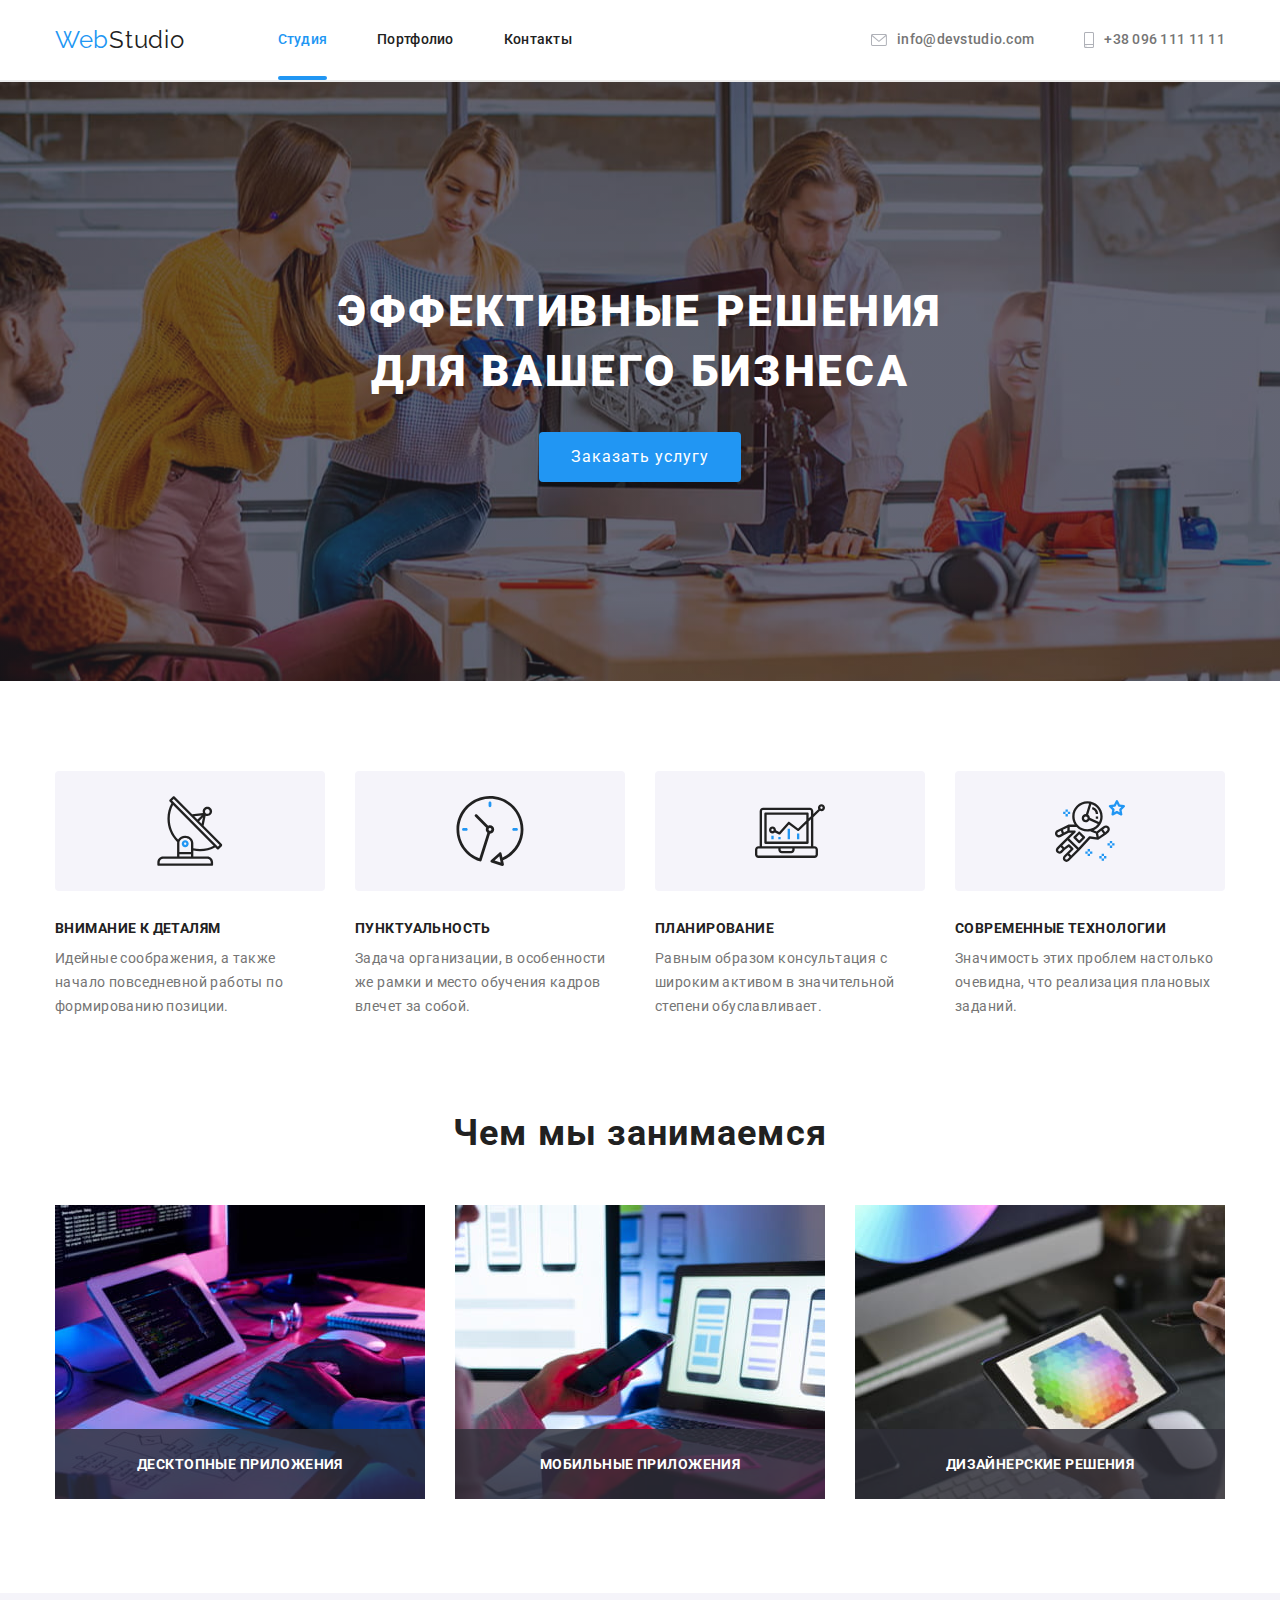
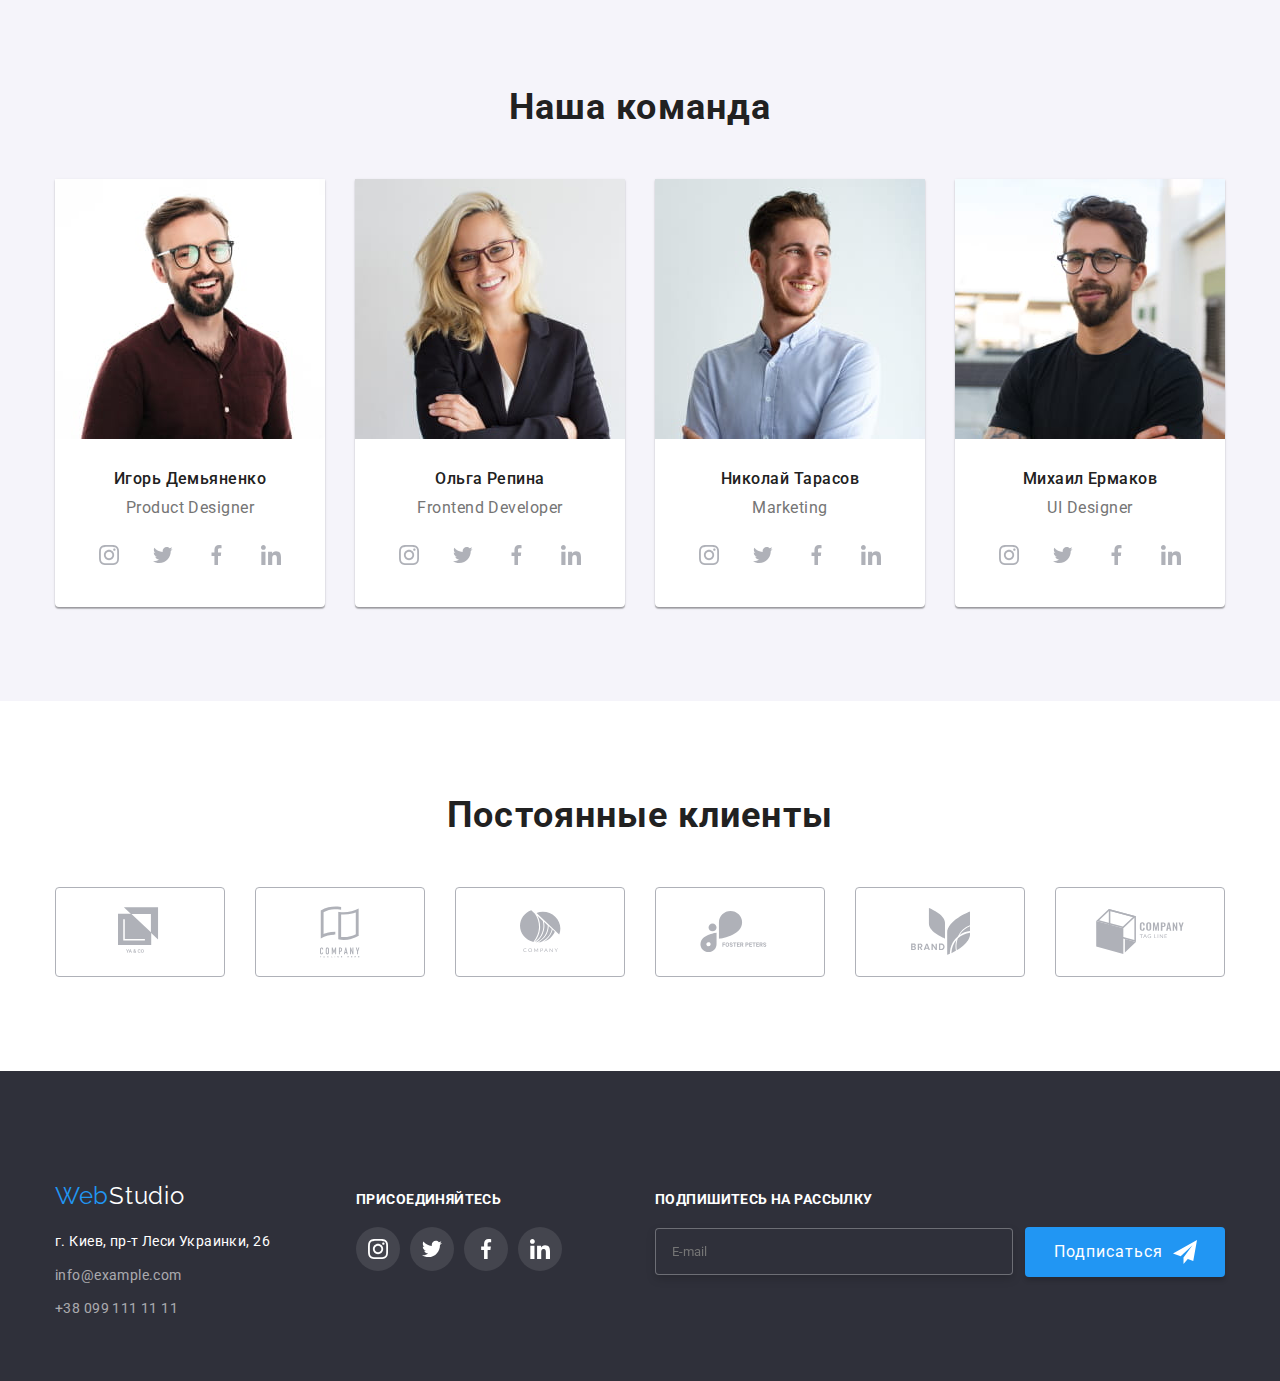
==== commit 4166d504: "правки" ====
--- a/index.html
+++ b/index.html
@@ -15,7 +15,7 @@
 <body>
 
 	<!-- Шапка -->
-	<header>
+	<header class="header">
 		<div class="header-items container">
 			<nav class="header-nav">
 				<a href="./index.html" class="logo">
@@ -43,7 +43,33 @@
 					</li>
 				</ul>
 
-				<div class="menu-list" id="menu-list" data-menu>Rjynt</div>
+				<div class="menu-list" id="menu-list" data-menu>
+					<ul class="menu-items">
+						<li class="menu-link">
+							<a href="./index.html" class="">Студия</a>
+						</li>
+						<li class="menu-link">
+							<a href="./portfolio.html" class="">Портфолио</a>
+						</li>
+						<li class="menu-link">
+							<a href="#" class="">Контакты</a>
+						</li>
+						<li class="menu-mail"><a href="mailto:info@devstudio.com" class="">
+								<svg class="nav-svg" width="16" height="12">
+									<use href="./svgsprite/spaite.svg#icon-email">
+									</use>
+								</svg>
+								info@devstudio.com</a>
+						</li>
+						<li class="menu-tel"><a href="tel:+380961111111" class="">
+								<svg class="nav-svg" width="10" height="16">
+									<use href="./svgsprite/spaite.svg#icon-smartphone">
+									</use>
+								</svg>
+								+38 096 111 11 11</a>
+						</li>
+					</ul>
+				</div>
 			</nav>
 			<ul class="auth-nav">
 				<li class="nav-link"><a href="mailto:info@devstudio.com" class="link">
--- a/css/main.min.css
+++ b/css/main.min.css
@@ -1,2 +1,2 @@
-.visually-hidden{position:absolute;width:1px;height:1px;margin:-1px;border:0;padding:0;white-space:nowrap;clip-path:inset(100%);clip:rect(0 0 0 0);overflow:hidden}:root{--black: #212121;--cyan: #2196f3;--grey: #757575;--grey2: rgba(255, 255, 255, 0.6);--grey3: #f5f4fa;--grey4: #afb1b8;--white: #ffffff;--violet: #2f303a}*{padding:0;margin:0;border:0}*,*:before,*:after{-moz-box-sizing:border-box;-webkit-box-sizing:border-box;box-sizing:border-box}nav,footer,header,aside{display:block}html,body{height:100%;width:100%;font-size:100%;line-height:1;font-size:14px;-ms-text-size-adjust:100%;-moz-text-size-adjust:100%;-webkit-text-size-adjust:100%}input,button,textarea{font-family:inherit}input::-ms-clear{display:none}button{cursor:pointer}button::-moz-focus-inner{padding:0;border:0}a,a:visited{text-decoration:none}ul li{list-style:none}img{vertical-align:top}h1,h2,h3,h4,h5,h6{font-size:inherit;font-weight:400}body{font-family:Roboto, sans-serif;color:var(--grey)}h1{font-weight:900;color:var(--white)}h2,h3{color:var(--black)}img{display:block;width:100%;height:auto}.container{width:100%;padding-left:15px;padding-right:15px;margin:0 auto}@media screen and (min-width: 480px){.container{width:480px}}@media screen and (min-width: 768px){.container{width:768px}}@media screen and (min-width: 1200px){.container{width:1200px}}.logo{font-family:Raleway;font-size:24px;line-height:1.166;letter-spacing:0.03em}.header-items{position:relative}@media screen and (max-width: 767px){.header-items{padding-top:16px;padding-bottom:16px}}@media screen and (min-width: 768px){.header-items{display:flex;align-items:center;justify-content:space-between}}@media screen and (min-width: 1200px){.header-items{justify-content:space-between}}.header-nav{display:flex;align-items:center;justify-content:space-between}.header-nav .logo{color:var(--cyan)}@media screen and (min-width: 768px){.header-nav .logo{margin-right:93px}}.span-logo{color:var(--black)}.menu-button{display:inline-flex;background-color:transparent}@media screen and (min-width: 768px){.menu-button{display:none}}.menu-button .icon-close{display:none}.menu-button.is-open .icon-close{display:block}.menu-button.is-open .icon-menu{display:none}.menu-button .icon-list{transition:fill 250ms cubic-bezier(0.4, 0, 0.2, 1)}.menu-list{display:none;position:absolute;top:100%;left:0;width:100%;height:453px;background-color:var(--white);text-align:center;font-size:18px;line-height:1.166;letter-spacing:0.02em}.menu-list.is-open{display:block}@media screen and (min-width: 768px){.menu-list.is-open{display:none}}.icon-list:hover,.icon-list:focus{fill:var(--cyan)}.site-nav{display:none}@media screen and (min-width: 768px){.site-nav{display:flex}}.site-nav .link{display:block;padding-top:32px;padding-bottom:32px;position:relative;font-weight:500;font-size:14px;line-height:1.14;letter-spacing:0.02em;color:var(--black);transition:color 250ms cubic-bezier(0.4, 0, 0.2, 1)}.site-nav .link:hover,.site-nav .link:focus{color:var(--cyan)}.site-nav .current{color:var(--cyan)}.link-nav:not(:last-child){margin-right:50px}.current::after{content:"";width:100%;height:4px;display:block;position:absolute;bottom:0;background-color:var(--cyan);border-radius:2px}.auth-nav{display:none}@media screen and (min-width: 768px){.auth-nav{display:block}}@media screen and (min-width: 1200px){.auth-nav{display:flex}}.auth-nav .link{display:flex;align-items:center;font-weight:500;font-size:14px;line-height:1.14;letter-spacing:0.02em;color:var(--grey);fill:var(--grey4);transition:color,fill,250ms cubic-bezier(0.4, 0, 0.2, 1)}@media screen and (min-width: 1200px){.auth-nav .link{padding-top:32px;padding-bottom:32px}}.auth-nav .link:hover,.auth-nav .link:focus{color:var(--cyan);fill:var(--cyan)}@media screen and (min-width: 1200px){.nav-link{margin-right:50px}}@media screen and (min-width: 768px) and (max-width: 1199px){.link-media{margin-top:10px}}.nav-svg{margin-right:10px}@media screen and (max-width: 767px){.hero{max-width:480px;height:400px;margin:0 auto;background-color:var(--violet);background-image:linear-gradient(to right, rgba(47,48,58,0.4), rgba(47,48,58,0.4)),url(/img/mob/heromob.jpg);background-repeat:no-repeat;background-position:center;text-align:center;border-top:1px solid #ececec;background-size:480px 400px}}@media screen and (max-width: 767px) and (min-device-pixel-ratio: 2), screen and (max-width: 767px) and (min-resolution: 192dpi), screen and (max-width: 767px) and (min-resolution: 2dppx){.hero{background-color:var(--violet);background-image:linear-gradient(to right, rgba(47,48,58,0.4), rgba(47,48,58,0.4)),url(/img/mob/heromobx2.jpg);background-repeat:no-repeat;background-position:center;text-align:center;border-top:1px solid #ececec}}@media screen and (min-width: 768px){.hero{max-width:768px;height:400px;margin:0 auto;background-color:var(--violet);background-image:linear-gradient(to right, rgba(47,48,58,0.4), rgba(47,48,58,0.4)),url(/img/tab/herotab.jpg);background-repeat:no-repeat;background-position:center;text-align:center;border-top:1px solid #ececec;background-size:768px 400px}}@media screen and (min-width: 768px) and (min-device-pixel-ratio: 2), screen and (min-width: 768px) and (min-resolution: 192dpi), screen and (min-width: 768px) and (min-resolution: 2dppx){.hero{background-color:var(--violet);background-image:linear-gradient(to right, rgba(47,48,58,0.4), rgba(47,48,58,0.4)),url(/img/tab/herotabx2.jpg);background-repeat:no-repeat;background-position:center;text-align:center;border-top:1px solid #ececec}}@media screen and (min-width: 1200px){.hero{max-width:1600px;height:600px;margin:0 auto;background-color:var(--violet);background-image:linear-gradient(to right, rgba(47,48,58,0.4), rgba(47,48,58,0.4)),url(/img/desk/hero.jpg);background-repeat:no-repeat;background-position:center;text-align:center;border-top:1px solid #ececec;background-size:1600px 600px}}@media screen and (min-width: 1200px) and (min-device-pixel-ratio: 2), screen and (min-width: 1200px) and (min-resolution: 192dpi), screen and (min-width: 1200px) and (min-resolution: 2dppx){.hero{background-color:var(--violet);background-image:linear-gradient(to right, rgba(47,48,58,0.4), rgba(47,48,58,0.4)),url(/img/desk/herox2.jpg);background-repeat:no-repeat;background-position:center;text-align:center;border-top:1px solid #ececec}}.hero-heading{display:inline-block;justify-content:center;align-items:center;padding-top:118px;padding-bottom:118px}@media screen and (min-width: 1200px){.hero-heading{padding-top:200px;padding-bottom:200px}}.hero-title{font-size:26px;line-height:1.615;letter-spacing:0.06em;text-transform:uppercase}@media screen and (max-width: 1199px){.hero-title{max-width:360px}}@media screen and (min-width: 1200px){.hero-title{width:696px;font-size:44px;line-height:1.36}}.hero-button{margin-top:30px;padding:10px 32px;border-radius:4px;font-size:16px;line-height:1.87;letter-spacing:0.06em;box-shadow:0px 4px 4px rgba(0,0,0,0.15);background-color:var(--cyan);color:var(--white)}.text{padding-top:60px;padding-bottom:60px}@media screen and (min-width: 1200px){.text{padding-top:90px;padding-bottom:0}}@media screen and (min-width: 768px){.text-list{margin:-15px;display:flex;flex-wrap:wrap}}@media screen and (min-width: 1200px){.text-list{margin:0;flex-wrap:nowrap}}@media screen and (max-width: 767px){.text-item:not(:first-child){margin-top:30px}}@media screen and (min-width: 768px) and (max-width: 1199px){.text-item{width:calc((100% - 4 * 15px) / 2);margin:15px}}@media screen and (min-width: 1200px){.text-item:not(:first-child){margin-left:30px}}.icon-spraite{display:flex;justify-content:center;align-items:center;height:120px;border-radius:4px;background-color:var(--grey3)}.text-title{text-align:center;margin-top:30px;font-weight:700;font-size:14px;line-height:1.14;letter-spacing:0.03em;text-transform:uppercase}@media screen and (min-width: 768px){.text-title{text-align:left}}.text-subtitle{margin-top:10px;font-size:14px;line-height:1.71;letter-spacing:0.03em}@media screen and (min-width: 1200px){.text-subtitle{width:270px}}.work{padding-top:94px;padding-bottom:94px}@media screen and (max-width: 1199px){.work{display:none}}.work-title{font-weight:700;font-size:36px;line-height:1.166;text-align:center;letter-spacing:0.03em}.work-list{margin-top:50px;display:flex}.work-item:not(:last-child){margin-right:30px}.thumb{position:relative}.label{position:absolute;bottom:0;width:370px;height:70px;display:flex;align-items:center;justify-content:center;font-weight:bold;line-height:1.142;letter-spacing:0.03em;text-transform:uppercase;color:var(--white);background:rgba(47,48,58,0.8)}.team{max-width:1600px;margin:0 auto;padding-top:60px;padding-bottom:60px;background-color:var(--grey3)}@media screen and (min-width: 1200px){.team{padding-top:94px;padding-bottom:94px}}@media screen and (min-width: 768px){.container{padding-left:15px;padding-right:15px;margin:0 auto}}@media screen and (min-width: 768px){.team-item{margin:-15px;display:flex;flex-wrap:wrap}}@media screen and (min-width: 1200px){.team-item{margin:0;flex-wrap:nowrap}}.team-subtitle{margin-bottom:30px;font-weight:700;font-size:28px;line-height:1.166;text-align:center;letter-spacing:0.03em}@media screen and (min-width: 1200px){.team-subtitle{margin-bottom:50px;font-size:36px;line-height:1.166;text-align:center;letter-spacing:0.03em}}.team-comand{background-color:var(--white);box-shadow:0px 1px 3px rgba(0,0,0,0.12),0px 1px 1px rgba(0,0,0,0.14),0px 2px 1px rgba(0,0,0,0.2);border-radius:0px 0px 4px 4px}@media screen and (max-width: 767px){.team-comand:not(:first-child){margin-top:30px}}@media screen and (min-width: 768px) and (max-width: 1199px){.team-comand{width:calc((100% - 4 * 15px) / 2);margin:15px}}@media screen and (min-width: 1200px){.team-comand{width:270px}}@media screen and (min-width: 1200px){.team-comand:not(:last-child){margin-right:30px}}.team-list{padding:30px;text-align:center}.team-heading{font-weight:500;font-size:16px;line-height:1.187;letter-spacing:0.03em}.team-text{margin-top:10px;font-size:16px;line-height:1.187;letter-spacing:0.03em}.team-lists{display:flex;margin-top:16px;justify-content:center}.team-link{width:44px;height:44px;display:flex;justify-content:center;align-items:center;border-radius:50%;fill:var(--grey4);transition:background-color,fill,250ms cubic-bezier(0.4, 0, 0.2, 1)}.team-link:hover,.team-link:focus{background-color:var(--cyan);fill:var(--white)}.team-links:not(:last-child){margin-right:10px}.client{padding-top:60px;padding-bottom:60px}@media screen and (min-width: 1200px){.client{padding-top:94px;padding-bottom:94px}}.team-title{margin-bottom:30px;font-weight:700;font-size:28px;line-height:1.166;text-align:center;letter-spacing:0.03em}@media screen and (min-width: 1200px){.team-title{margin-bottom:0;font-weight:700;font-size:36px;line-height:1.166;text-align:center;letter-spacing:0.03em}}.client-list{display:flex;flex-wrap:wrap}@media screen and (max-width: 1199px){.client-list{margin:-15px}}@media screen and (min-width: 1200px){.client-list{flex-wrap:nowrap;margin-top:50px}}@media screen and (max-width: 767px){.client-item{width:calc((100% - 4 * 15px) / 2);margin:15px}}@media screen and (min-width: 768px) and (max-width: 1199px){.client-item{width:calc((100% - 6 * 15px) / 3);margin:15px}}@media screen and (min-width: 1200px){.client-item:not(:last-child){margin-right:30px}}.client-link{display:flex;justify-content:center;align-items:center;height:90px;border:1px solid #afb1b8;border-radius:4px;fill:var(--grey4);transition:border-color,fill,250ms cubic-bezier(0.4, 0, 0.2, 1)}@media screen and (min-width: 1200px){.client-link{width:170px}}.client-link:hover,.client-link:focus{border-color:var(--cyan);fill:var(--cyan);outline:none}.footer{padding-top:60px;padding-bottom:60px;background-color:var(--violet)}.footer .logo{color:var(--cyan)}@media screen and (min-width: 1200px){.container-footer{display:flex}}.footer-items{text-align:center}@media screen and (min-width: 1200px){.footer-items{margin-right:70px;text-align:left}}@media screen and (min-width: 768px){.footer-flex{display:flex;align-items:baseline;justify-content:space-around}}.footer-span{color:var(--white)}.address{margin-top:20px}@media screen and (min-width: 1200px){.address{width:231px}}.address .link{font-style:normal;font-size:14px;line-height:1.71;letter-spacing:0.03em;color:var(--white)}.address-list{margin-top:8px}@media screen and (min-width: 1200px){.address-list{margin-top:10px}}.footer-link{font-style:normal;font-size:14px;line-height:1.71;letter-spacing:0.03em;color:var(--grey2)}.footer-item{text-align:center}@media screen and (min-width: 1200px){.footer-item{margin-right:93px}}.footer-text{text-align:center;margin-bottom:20px;margin-top:60px;font-style:normal;font-weight:bold;font-size:14px;line-height:1.142;letter-spacing:0.03em;text-transform:uppercase;color:var(--white)}@media screen and (min-width: 1200px){.footer-text{text-align:left}}.footer-list{display:flex;justify-content:center}.footer-li:not(:last-child){margin-right:10px}.footer-icon{width:44px;height:44px;display:flex;justify-content:center;align-items:center;border-radius:50%;background:rgba(255,255,255,0.1);background-repeat:no-repeat;background-position:center;cursor:pointer;transition:background-color 250ms cubic-bezier(0.4, 0, 0.2, 1)}.footer-icon:hover,.footer-icon:focus{background-color:var(--cyan)}.footer-icon:not(:last-child){margin-right:10px}.footer-center{text-align:center}@media screen and (min-width: 1200px){.form{display:flex;align-items:center}}.form input{width:100%;padding:15px 16px;border:1px solid rgba(255,255,255,0.3);filter:drop-shadow(0px 4px 4px rgba(0,0,0,0.15));border-radius:4px;background:var(--violet)}@media screen and (min-width: 480px){.form input{width:450px}}@media screen and (min-width: 1200px){.form input{width:358px}}.form-button{display:flex;align-items:center;margin-top:20px;padding:10px 28px 10px 29px;border-radius:4px;font-size:16px;line-height:1.87;letter-spacing:0.06em;box-shadow:0px 4px 4px rgba(0,0,0,0.15);background-color:var(--cyan);color:var(--white)}@media screen and (min-width: 1200px){.form-button{margin-left:12px;margin-top:0}}.button-icon{margin-left:10px}.content-button{display:flex;justify-content:center}.backdrop{position:fixed;top:0;left:0;width:100%;height:100%;background-color:rgba(0,0,0,0.2);opacity:1;transition:opacity 250ms cubic-bezier(0.4, 0, 0.2, 1)}.backdrop.is-hidden{opacity:0;pointer-events:none}.modal{height:609px;padding:40px;position:absolute;top:50%;left:50%;transform:translate(-50%, -50%);background-color:var(--white);box-shadow:0px 1px 3px rgba(0,0,0,0.12),0px 1px 1px rgba(0,0,0,0.14),0px 2px 1px rgba(0,0,0,0.2);border-radius:4px}@media screen and (min-width: 480px){.modal{width:450px}}@media screen and (min-width: 1200px){.modal{width:528px;height:581px}}.button{width:30px;height:30px;position:absolute;top:8px;right:8px;border-radius:50%;background-color:#FFFFFF;border:1px solid rgba(0,0,0,0.1);transition:fill 250ms cubic-bezier(0.4, 0, 0.2, 1)}.button:hover,.button:focus{fill:var(--cyan)}.modal-text{margin-bottom:12px;font-weight:bold;font-size:20px;line-height:1.15;letter-spacing:0.03em;color:var(--black)}@media screen and (max-width: 1199px){.modal-text{text-align:center}}.modal-label{display:flex;flex-direction:column;font-size:12px;line-height:1.166;letter-spacing:0.01em}.modal-label input{border:1px solid rgba(33,33,33,0.2);border-radius:4px;width:100%;height:40px;padding-left:42px}.modal-label textarea{width:100%;height:120px;padding:12px 16px;font-size:12px;line-height:1.166;letter-spacing:0.01em;border:1px solid rgba(33,33,33,0.2);border-radius:4px;resize:none}.modal-label .form-textarea::placeholder{color:rgba(117,117,117,0.5)}.label-margin{margin-top:10px}.modal-form{position:relative;margin-top:4px}.modal-checkbox{margin-top:25px}.modal-checkbox .modal-policy{font-size:12px;line-height:1.166;letter-spacing:0.03em}@media screen and (min-width: 1200px){.modal-checkbox .modal-policy{font-size:14px;line-height:1.714;padding-left:12px}}.modal-svg{position:absolute;left:14px;top:50%;transform:translateY(-50%);transition:fill 250ms cubic-bezier(0.4, 0, 0.2, 1)}.modal-policy::before{content:"";display:inline-block;width:15px;height:15px;vertical-align:text-top;margin-right:7px;border:2px solid var(--black);border-radius:2px;transition:background-image,background-color,border-color,250ms cubic-bezier(0.4, 0, 0.2, 1)}.modal-checkbox-policy:checked+.modal-policy::before{background-image:url(../svgsprite/gala.svg);background-color:var(--cyan);background-repeat:no-repeat;border-color:var(--cyan)}.modal-link{color:var(--cyan);text-decoration:underline;text-decoration-skip-ink:none}.modal-button{display:block;margin:0 auto;margin-top:30px;padding:10px 55px;border-radius:4px;font-size:16px;line-height:1.87;letter-spacing:0.06em;box-shadow:0px 4px 4px rgba(0,0,0,0.15);background-color:var(--cyan);color:var(--white)}.form-margin{transition:border-color 250ms cubic-bezier(0.4, 0, 0.2, 1)}.form-margin:hover+.modal-svg,.form-margin:focus+.modal-svg{fill:var(--cyan)}.form-margin:hover,.form-margin:focus{border-color:var(--cyan);outline:none}
+.visually-hidden{position:absolute;width:1px;height:1px;margin:-1px;border:0;padding:0;white-space:nowrap;clip-path:inset(100%);clip:rect(0 0 0 0);overflow:hidden}:root{--black: #212121;--cyan: #2196f3;--grey: #757575;--grey2: rgba(255, 255, 255, 0.6);--grey3: #f5f4fa;--grey4: #afb1b8;--white: #ffffff;--violet: #2f303a}*{padding:0;margin:0;border:0}*,*:before,*:after{-moz-box-sizing:border-box;-webkit-box-sizing:border-box;box-sizing:border-box}nav,footer,header,aside{display:block}html,body{height:100%;width:100%;font-size:100%;line-height:1;font-size:14px;-ms-text-size-adjust:100%;-moz-text-size-adjust:100%;-webkit-text-size-adjust:100%}input,button,textarea{font-family:inherit}input::-ms-clear{display:none}button{cursor:pointer}button::-moz-focus-inner{padding:0;border:0}a,a:visited{text-decoration:none}ul li{list-style:none}img{vertical-align:top}h1,h2,h3,h4,h5,h6{font-size:inherit;font-weight:400}body{font-family:Roboto, sans-serif;color:var(--grey)}h1{font-weight:900;color:var(--white)}h2,h3{color:var(--black)}img{display:block;width:100%;height:auto}.container{width:100%;padding-left:15px;padding-right:15px;margin:0 auto}@media screen and (min-width: 480px){.container{width:480px}}@media screen and (min-width: 768px){.container{width:768px}}@media screen and (min-width: 1200px){.container{width:1200px}}.header{border-bottom:1px solid #ECECEC}.logo{font-family:Raleway;font-size:24px;line-height:1.166;letter-spacing:0.03em}.header-items{position:relative}@media screen and (max-width: 767px){.header-items{padding-top:16px;padding-bottom:16px}}@media screen and (min-width: 768px){.header-items{display:flex;align-items:center;justify-content:space-between}}@media screen and (min-width: 1200px){.header-items{justify-content:space-between}}.header-nav{display:flex;align-items:center;justify-content:space-between}.header-nav .logo{color:var(--cyan)}@media screen and (min-width: 768px){.header-nav .logo{margin-right:93px}}.span-logo{color:var(--black)}.menu-button{display:inline-flex;background-color:transparent}@media screen and (min-width: 768px){.menu-button{display:none}}.menu-button .icon-close{display:none}.menu-button.is-open .icon-close{display:block}.menu-button.is-open .icon-menu{display:none}.menu-button .icon-list{transition:fill 250ms cubic-bezier(0.4, 0, 0.2, 1)}.menu-list{display:none;position:absolute;top:100%;left:0;width:100%;height:393px;background-color:var(--white);box-shadow:0px 4px 8px rgba(0,0,0,0.04),0px 2px 4px rgba(0,0,0,0.08),0px 1px 3px rgba(0,0,0,0.16);text-align:center;font-size:18px;line-height:1.166;letter-spacing:0.02em}.menu-list.is-open{display:block}@media screen and (min-width: 768px){.menu-list.is-open{display:none}}.icon-list:hover,.icon-list:focus{fill:var(--cyan)}.site-nav{display:none}@media screen and (min-width: 768px){.site-nav{display:flex}}.site-nav .link{display:block;padding-top:32px;padding-bottom:32px;position:relative;font-weight:500;font-size:14px;line-height:1.14;letter-spacing:0.02em;color:var(--black);transition:color 250ms cubic-bezier(0.4, 0, 0.2, 1)}.site-nav .link:hover,.site-nav .link:focus{color:var(--cyan)}.site-nav .current{color:var(--cyan)}.link-nav:not(:last-child){margin-right:50px}.current::after{content:"";width:100%;height:4px;display:block;position:absolute;bottom:0;background-color:var(--cyan);border-radius:2px}.auth-nav{display:none}@media screen and (min-width: 768px){.auth-nav{display:block}}@media screen and (min-width: 1200px){.auth-nav{display:flex}}.auth-nav .link{display:flex;align-items:center;font-weight:500;font-size:14px;line-height:1.14;letter-spacing:0.02em;color:var(--grey);fill:var(--grey4);transition:color,fill,250ms cubic-bezier(0.4, 0, 0.2, 1)}@media screen and (min-width: 1200px){.auth-nav .link{padding-top:32px;padding-bottom:32px}}.auth-nav .link:hover,.auth-nav .link:focus{color:var(--cyan);fill:var(--cyan)}@media screen and (min-width: 1200px){.nav-link{margin-right:50px}}@media screen and (min-width: 768px) and (max-width: 1199px){.link-media{margin-top:10px}}.nav-svg{margin-right:10px}.menu-items{display:inline-block;margin-top:60px}.menu-link:not(:first-child){margin-top:40px}.menu-mail{margin-top:60px}.menu-tel{margin-top:16px}@media screen and (max-width: 767px){.hero{max-width:480px;height:400px;margin:0 auto;background-color:var(--violet);background-image:linear-gradient(to right, rgba(47,48,58,0.4), rgba(47,48,58,0.4)),url(/img/mob/heromob.jpg);background-repeat:no-repeat;background-position:center;text-align:center;border-top:1px solid #ececec;background-size:480px 400px}}@media screen and (max-width: 767px) and (min-device-pixel-ratio: 2), screen and (max-width: 767px) and (min-resolution: 192dpi), screen and (max-width: 767px) and (min-resolution: 2dppx){.hero{background-color:var(--violet);background-image:linear-gradient(to right, rgba(47,48,58,0.4), rgba(47,48,58,0.4)),url(/img/mob/heromobx2.jpg);background-repeat:no-repeat;background-position:center;text-align:center;border-top:1px solid #ececec}}@media screen and (min-width: 768px){.hero{max-width:768px;height:400px;margin:0 auto;background-color:var(--violet);background-image:linear-gradient(to right, rgba(47,48,58,0.4), rgba(47,48,58,0.4)),url(/img/tab/herotab.jpg);background-repeat:no-repeat;background-position:center;text-align:center;border-top:1px solid #ececec;background-size:768px 400px}}@media screen and (min-width: 768px) and (min-device-pixel-ratio: 2), screen and (min-width: 768px) and (min-resolution: 192dpi), screen and (min-width: 768px) and (min-resolution: 2dppx){.hero{background-color:var(--violet);background-image:linear-gradient(to right, rgba(47,48,58,0.4), rgba(47,48,58,0.4)),url(/img/tab/herotabx2.jpg);background-repeat:no-repeat;background-position:center;text-align:center;border-top:1px solid #ececec}}@media screen and (min-width: 1200px){.hero{max-width:1600px;height:600px;margin:0 auto;background-color:var(--violet);background-image:linear-gradient(to right, rgba(47,48,58,0.4), rgba(47,48,58,0.4)),url(/img/desk/hero.jpg);background-repeat:no-repeat;background-position:center;text-align:center;border-top:1px solid #ececec;background-size:1600px 600px}}@media screen and (min-width: 1200px) and (min-device-pixel-ratio: 2), screen and (min-width: 1200px) and (min-resolution: 192dpi), screen and (min-width: 1200px) and (min-resolution: 2dppx){.hero{background-color:var(--violet);background-image:linear-gradient(to right, rgba(47,48,58,0.4), rgba(47,48,58,0.4)),url(/img/desk/herox2.jpg);background-repeat:no-repeat;background-position:center;text-align:center;border-top:1px solid #ececec}}.hero-heading{display:inline-block;justify-content:center;align-items:center;padding-top:118px;padding-bottom:118px}@media screen and (min-width: 1200px){.hero-heading{padding-top:200px;padding-bottom:200px}}.hero-title{font-size:26px;line-height:1.615;letter-spacing:0.06em;text-transform:uppercase}@media screen and (max-width: 1199px){.hero-title{max-width:360px}}@media screen and (min-width: 1200px){.hero-title{width:696px;font-size:44px;line-height:1.36}}.hero-button{margin-top:30px;padding:10px 32px;border-radius:4px;font-size:16px;line-height:1.87;letter-spacing:0.06em;box-shadow:0px 4px 4px rgba(0,0,0,0.15);background-color:var(--cyan);color:var(--white)}.text{padding-top:60px;padding-bottom:60px}@media screen and (min-width: 1200px){.text{padding-top:90px;padding-bottom:0}}@media screen and (min-width: 768px){.text-list{margin:-15px;display:flex;flex-wrap:wrap}}@media screen and (min-width: 1200px){.text-list{margin:0;flex-wrap:nowrap}}@media screen and (max-width: 767px){.text-item:not(:first-child){margin-top:30px}}@media screen and (min-width: 768px) and (max-width: 1199px){.text-item{width:calc((100% - 4 * 15px) / 2);margin:15px}}@media screen and (min-width: 1200px){.text-item:not(:first-child){margin-left:30px}}.icon-spraite{display:flex;justify-content:center;align-items:center;height:120px;border-radius:4px;background-color:var(--grey3)}.text-title{text-align:center;margin-top:30px;font-weight:700;font-size:14px;line-height:1.14;letter-spacing:0.03em;text-transform:uppercase}@media screen and (min-width: 768px){.text-title{text-align:left}}.text-subtitle{margin-top:10px;font-size:14px;line-height:1.71;letter-spacing:0.03em}@media screen and (min-width: 1200px){.text-subtitle{width:270px}}.work{padding-top:94px;padding-bottom:94px}@media screen and (max-width: 1199px){.work{display:none}}.work-title{font-weight:700;font-size:36px;line-height:1.166;text-align:center;letter-spacing:0.03em}.work-list{margin-top:50px;display:flex}.work-item:not(:last-child){margin-right:30px}.thumb{position:relative}.label{position:absolute;bottom:0;width:370px;height:70px;display:flex;align-items:center;justify-content:center;font-weight:bold;line-height:1.142;letter-spacing:0.03em;text-transform:uppercase;color:var(--white);background:rgba(47,48,58,0.8)}.team{max-width:1600px;margin:0 auto;padding-top:60px;padding-bottom:60px;background-color:var(--grey3)}@media screen and (min-width: 1200px){.team{padding-top:94px;padding-bottom:94px}}@media screen and (min-width: 768px){.container{padding-left:15px;padding-right:15px;margin:0 auto}}@media screen and (min-width: 768px){.team-item{margin:-15px;display:flex;flex-wrap:wrap}}@media screen and (min-width: 1200px){.team-item{margin:0;flex-wrap:nowrap}}.team-subtitle{margin-bottom:30px;font-weight:700;font-size:28px;line-height:1.166;text-align:center;letter-spacing:0.03em}@media screen and (min-width: 1200px){.team-subtitle{margin-bottom:50px;font-size:36px;line-height:1.166;text-align:center;letter-spacing:0.03em}}.team-comand{background-color:var(--white);box-shadow:0px 1px 3px rgba(0,0,0,0.12),0px 1px 1px rgba(0,0,0,0.14),0px 2px 1px rgba(0,0,0,0.2);border-radius:0px 0px 4px 4px}@media screen and (max-width: 767px){.team-comand:not(:first-child){margin-top:30px}}@media screen and (min-width: 768px) and (max-width: 1199px){.team-comand{width:calc((100% - 4 * 15px) / 2);margin:15px}}@media screen and (min-width: 1200px){.team-comand{width:270px}}@media screen and (min-width: 1200px){.team-comand:not(:last-child){margin-right:30px}}.team-list{padding:30px;text-align:center}.team-heading{font-weight:500;font-size:16px;line-height:1.187;letter-spacing:0.03em}.team-text{margin-top:10px;font-size:16px;line-height:1.187;letter-spacing:0.03em}.team-lists{display:flex;margin-top:16px;justify-content:center}.team-link{width:44px;height:44px;display:flex;justify-content:center;align-items:center;border-radius:50%;fill:var(--grey4);transition:background-color,fill,250ms cubic-bezier(0.4, 0, 0.2, 1)}.team-link:hover,.team-link:focus{background-color:var(--cyan);fill:var(--white)}.team-links:not(:last-child){margin-right:10px}.client{padding-top:60px;padding-bottom:60px}@media screen and (min-width: 1200px){.client{padding-top:94px;padding-bottom:94px}}.team-title{margin-bottom:30px;font-weight:700;font-size:28px;line-height:1.166;text-align:center;letter-spacing:0.03em}@media screen and (min-width: 1200px){.team-title{margin-bottom:0;font-weight:700;font-size:36px;line-height:1.166;text-align:center;letter-spacing:0.03em}}.client-list{display:flex;flex-wrap:wrap}@media screen and (max-width: 1199px){.client-list{margin:-15px}}@media screen and (min-width: 1200px){.client-list{flex-wrap:nowrap;margin-top:50px}}@media screen and (max-width: 767px){.client-item{width:calc((100% - 4 * 15px) / 2);margin:15px}}@media screen and (min-width: 768px) and (max-width: 1199px){.client-item{width:calc((100% - 6 * 15px) / 3);margin:15px}}@media screen and (min-width: 1200px){.client-item:not(:last-child){margin-right:30px}}.client-link{display:flex;justify-content:center;align-items:center;height:90px;border:1px solid #afb1b8;border-radius:4px;fill:var(--grey4);transition:border-color,fill,250ms cubic-bezier(0.4, 0, 0.2, 1)}@media screen and (min-width: 1200px){.client-link{width:170px}}.client-link:hover,.client-link:focus{border-color:var(--cyan);fill:var(--cyan);outline:none}.footer{padding-top:60px;padding-bottom:60px;background-color:var(--violet)}.footer .logo{color:var(--cyan)}@media screen and (min-width: 1200px){.container-footer{display:flex}}.footer-items{text-align:center}@media screen and (min-width: 1200px){.footer-items{margin-right:70px;text-align:left}}@media screen and (min-width: 768px){.footer-flex{display:flex;align-items:baseline;justify-content:space-around}}.footer-span{color:var(--white)}.address{margin-top:20px}@media screen and (min-width: 1200px){.address{width:231px}}.address .link{font-style:normal;font-size:14px;line-height:1.71;letter-spacing:0.03em;color:var(--white)}.address-list{margin-top:8px}@media screen and (min-width: 1200px){.address-list{margin-top:10px}}.footer-link{font-style:normal;font-size:14px;line-height:1.71;letter-spacing:0.03em;color:var(--grey2)}.footer-item{text-align:center}@media screen and (min-width: 1200px){.footer-item{margin-right:93px}}.footer-text{text-align:center;margin-bottom:20px;margin-top:60px;font-style:normal;font-weight:bold;font-size:14px;line-height:1.142;letter-spacing:0.03em;text-transform:uppercase;color:var(--white)}@media screen and (min-width: 1200px){.footer-text{text-align:left}}.footer-list{display:flex;justify-content:center}.footer-li:not(:last-child){margin-right:10px}.footer-icon{width:44px;height:44px;display:flex;justify-content:center;align-items:center;border-radius:50%;background:rgba(255,255,255,0.1);background-repeat:no-repeat;background-position:center;cursor:pointer;transition:background-color 250ms cubic-bezier(0.4, 0, 0.2, 1)}.footer-icon:hover,.footer-icon:focus{background-color:var(--cyan)}.footer-icon:not(:last-child){margin-right:10px}.footer-center{text-align:center}@media screen and (min-width: 1200px){.form{display:flex;align-items:center}}.form input{width:100%;padding:15px 16px;border:1px solid rgba(255,255,255,0.3);filter:drop-shadow(0px 4px 4px rgba(0,0,0,0.15));border-radius:4px;background:var(--violet)}@media screen and (min-width: 480px){.form input{width:450px}}@media screen and (min-width: 1200px){.form input{width:358px}}.form-button{display:flex;align-items:center;margin-top:20px;padding:10px 28px 10px 29px;border-radius:4px;font-size:16px;line-height:1.87;letter-spacing:0.06em;box-shadow:0px 4px 4px rgba(0,0,0,0.15);background-color:var(--cyan);color:var(--white)}@media screen and (min-width: 1200px){.form-button{margin-left:12px;margin-top:0}}.button-icon{margin-left:10px}.content-button{display:flex;justify-content:center}.backdrop{position:fixed;top:0;left:0;width:100%;height:100%;background-color:rgba(0,0,0,0.2);opacity:1;transition:opacity 250ms cubic-bezier(0.4, 0, 0.2, 1)}.backdrop.is-hidden{opacity:0;pointer-events:none}.modal{height:609px;padding:40px;position:absolute;top:50%;left:50%;transform:translate(-50%, -50%);background-color:var(--white);box-shadow:0px 1px 3px rgba(0,0,0,0.12),0px 1px 1px rgba(0,0,0,0.14),0px 2px 1px rgba(0,0,0,0.2);border-radius:4px}@media screen and (min-width: 480px){.modal{width:450px}}@media screen and (min-width: 1200px){.modal{width:528px;height:581px}}.button{width:30px;height:30px;position:absolute;top:8px;right:8px;border-radius:50%;background-color:#FFFFFF;border:1px solid rgba(0,0,0,0.1);transition:fill 250ms cubic-bezier(0.4, 0, 0.2, 1)}.button:hover,.button:focus{fill:var(--cyan)}.modal-text{margin-bottom:12px;font-weight:bold;font-size:20px;line-height:1.15;letter-spacing:0.03em;color:var(--black)}@media screen and (max-width: 1199px){.modal-text{text-align:center}}.modal-label{display:flex;flex-direction:column;font-size:12px;line-height:1.166;letter-spacing:0.01em}.modal-label input{border:1px solid rgba(33,33,33,0.2);border-radius:4px;width:100%;height:40px;padding-left:42px}.modal-label textarea{width:100%;height:120px;padding:12px 16px;font-size:12px;line-height:1.166;letter-spacing:0.01em;border:1px solid rgba(33,33,33,0.2);border-radius:4px;resize:none}.modal-label .form-textarea::placeholder{color:rgba(117,117,117,0.5)}.label-margin{margin-top:10px}.modal-form{position:relative;margin-top:4px}.modal-checkbox{margin-top:25px}.modal-checkbox .modal-policy{font-size:12px;line-height:1.166;letter-spacing:0.03em}@media screen and (min-width: 1200px){.modal-checkbox .modal-policy{font-size:14px;line-height:1.714;padding-left:12px}}.modal-svg{position:absolute;left:14px;top:50%;transform:translateY(-50%);transition:fill 250ms cubic-bezier(0.4, 0, 0.2, 1)}.modal-policy::before{content:"";display:inline-block;width:15px;height:15px;vertical-align:text-top;margin-right:7px;border:2px solid var(--black);border-radius:2px;transition:background-image,background-color,border-color,250ms cubic-bezier(0.4, 0, 0.2, 1)}.modal-checkbox-policy:checked+.modal-policy::before{background-image:url(../svgsprite/gala.svg);background-color:var(--cyan);background-repeat:no-repeat;border-color:var(--cyan)}.modal-link{color:var(--cyan);text-decoration:underline;text-decoration-skip-ink:none}.modal-button{display:block;margin:0 auto;margin-top:30px;padding:10px 55px;border-radius:4px;font-size:16px;line-height:1.87;letter-spacing:0.06em;box-shadow:0px 4px 4px rgba(0,0,0,0.15);background-color:var(--cyan);color:var(--white)}.form-margin{transition:border-color 250ms cubic-bezier(0.4, 0, 0.2, 1)}.form-margin:hover+.modal-svg,.form-margin:focus+.modal-svg{fill:var(--cyan)}.form-margin:hover,.form-margin:focus{border-color:var(--cyan);outline:none}
 /*# sourceMappingURL=main.min.css.map */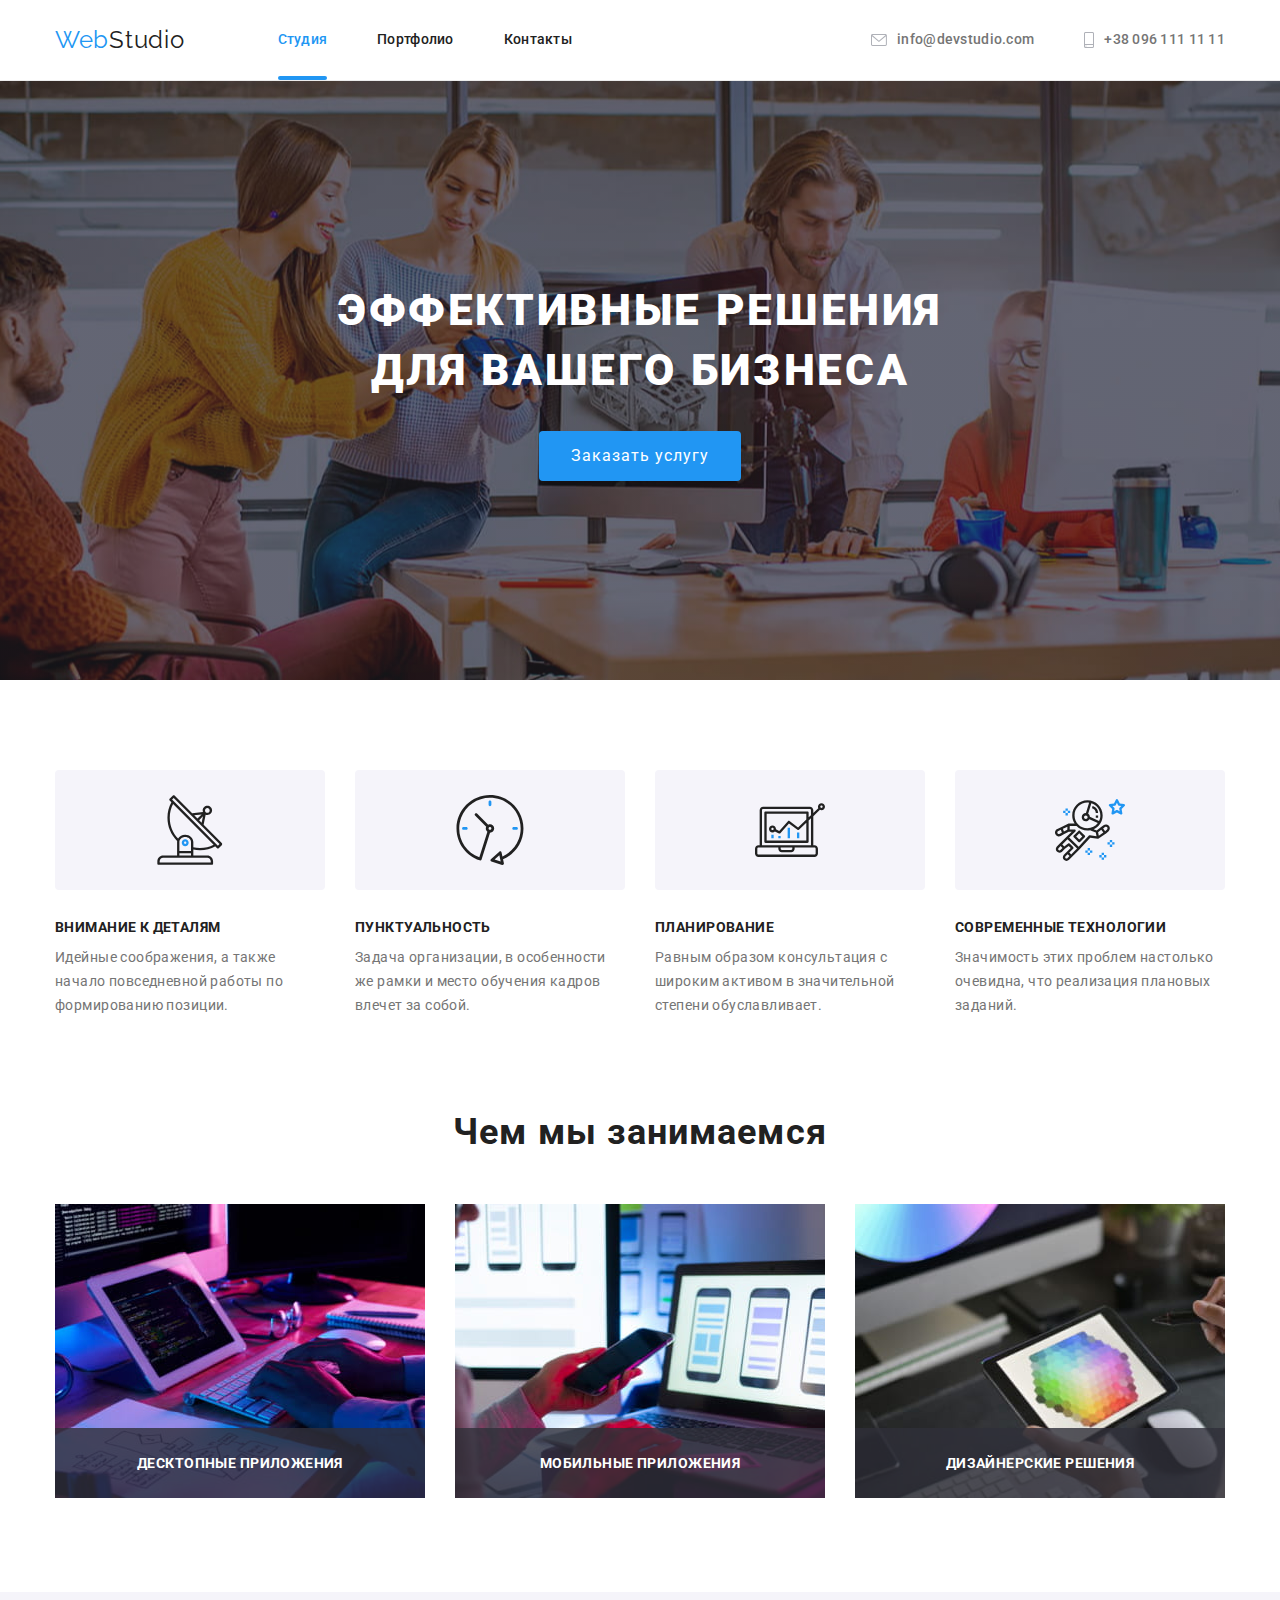
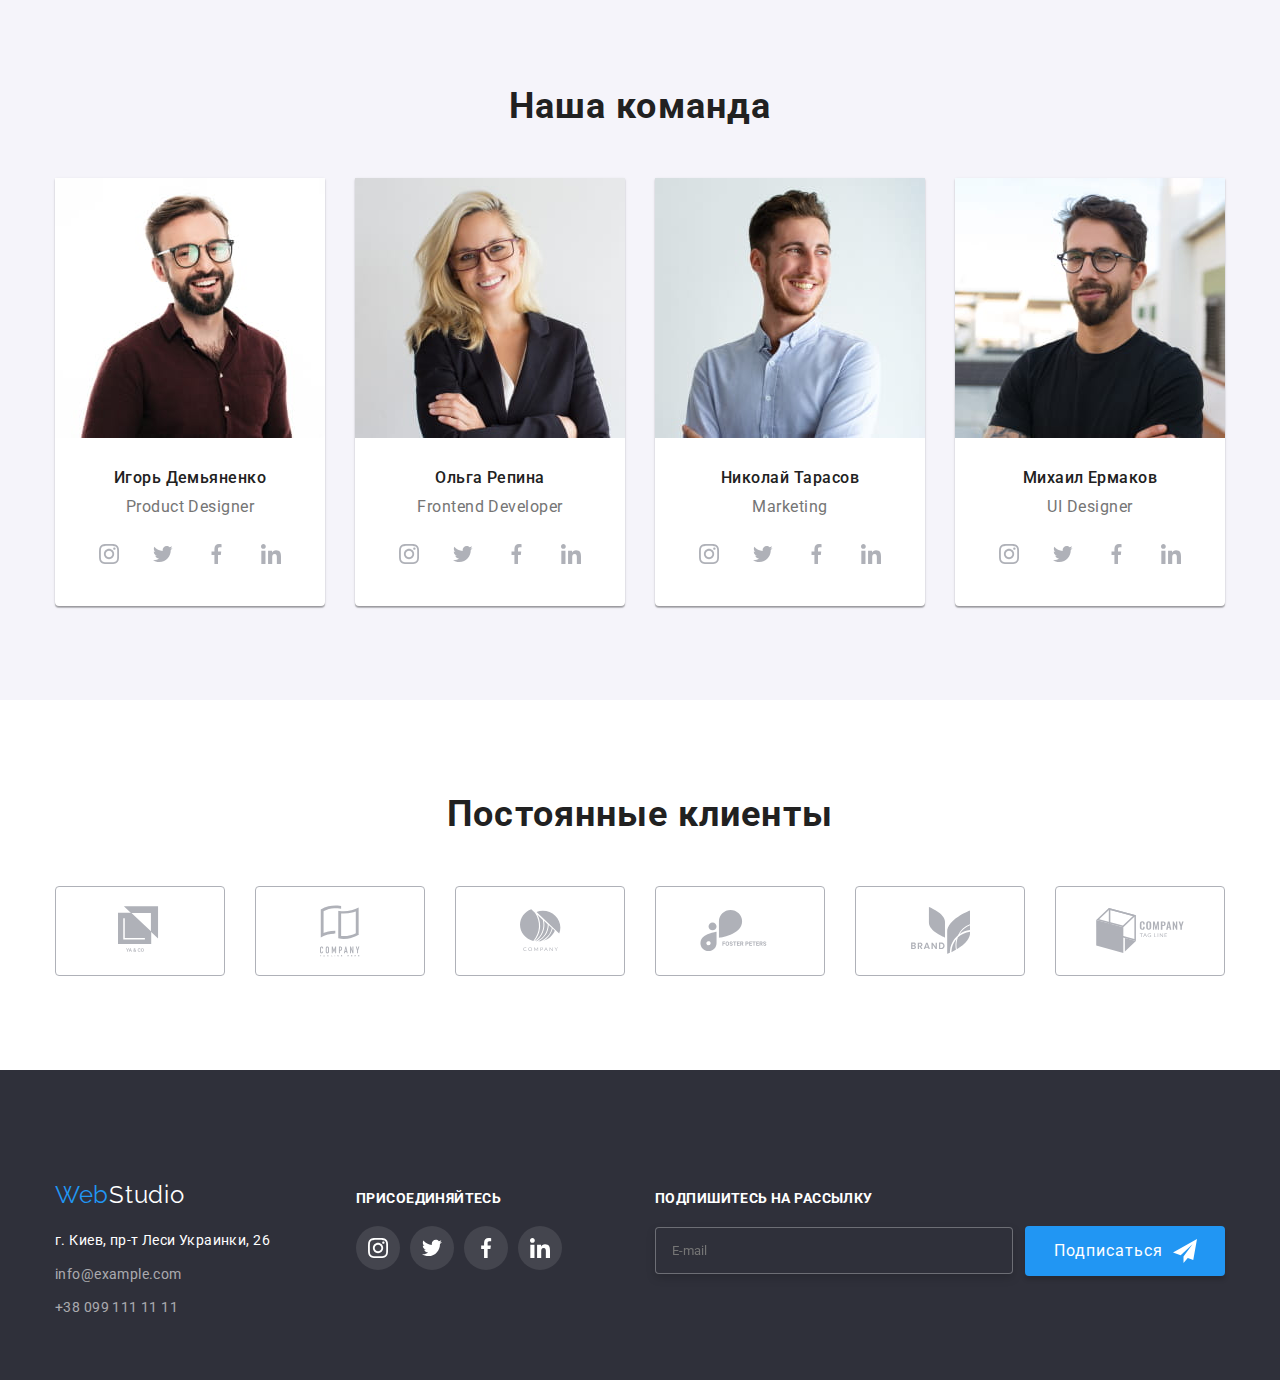
==== commit 2ab20dd6: "правки" ====
--- a/index.html
+++ b/index.html
@@ -15,7 +15,7 @@
 <body>
 
 	<!-- Шапка -->
-	<header class="header">
+	<header>
 		<div class="header-items container">
 			<nav class="header-nav">
 				<a href="./index.html" class="logo">
@@ -46,23 +46,23 @@
 				<div class="menu-list" id="menu-list" data-menu>
 					<ul class="menu-items">
 						<li class="menu-link">
-							<a href="./index.html" class="">Студия</a>
+							<a href="./index.html" class="link current">Студия</a>
 						</li>
 						<li class="menu-link">
-							<a href="./portfolio.html" class="">Портфолио</a>
+							<a href="./portfolio.html" class="link">Портфолио</a>
 						</li>
 						<li class="menu-link">
-							<a href="#" class="">Контакты</a>
-						</li>
-						<li class="menu-mail"><a href="mailto:info@devstudio.com" class="">
-								<svg class="nav-svg" width="16" height="12">
+							<a href="#" class="link">Контакты</a>
+						</li>
+						<li class="menu-mail"><a href="mailto:info@devstudio.com" class="mail-link">
+								<svg class="menu-svg" width="16" height="12">
 									<use href="./svgsprite/spaite.svg#icon-email">
 									</use>
 								</svg>
 								info@devstudio.com</a>
 						</li>
-						<li class="menu-tel"><a href="tel:+380961111111" class="">
-								<svg class="nav-svg" width="10" height="16">
+						<li class="menu-tel"><a href="tel:+380961111111" class="mail-link">
+								<svg class="menu-svg" width="10" height="16">
 									<use href="./svgsprite/spaite.svg#icon-smartphone">
 									</use>
 								</svg>
--- a/css/main.min.css
+++ b/css/main.min.css
@@ -1,2 +1,2 @@
-.visually-hidden{position:absolute;width:1px;height:1px;margin:-1px;border:0;padding:0;white-space:nowrap;clip-path:inset(100%);clip:rect(0 0 0 0);overflow:hidden}:root{--black: #212121;--cyan: #2196f3;--grey: #757575;--grey2: rgba(255, 255, 255, 0.6);--grey3: #f5f4fa;--grey4: #afb1b8;--white: #ffffff;--violet: #2f303a}*{padding:0;margin:0;border:0}*,*:before,*:after{-moz-box-sizing:border-box;-webkit-box-sizing:border-box;box-sizing:border-box}nav,footer,header,aside{display:block}html,body{height:100%;width:100%;font-size:100%;line-height:1;font-size:14px;-ms-text-size-adjust:100%;-moz-text-size-adjust:100%;-webkit-text-size-adjust:100%}input,button,textarea{font-family:inherit}input::-ms-clear{display:none}button{cursor:pointer}button::-moz-focus-inner{padding:0;border:0}a,a:visited{text-decoration:none}ul li{list-style:none}img{vertical-align:top}h1,h2,h3,h4,h5,h6{font-size:inherit;font-weight:400}body{font-family:Roboto, sans-serif;color:var(--grey)}h1{font-weight:900;color:var(--white)}h2,h3{color:var(--black)}img{display:block;width:100%;height:auto}.container{width:100%;padding-left:15px;padding-right:15px;margin:0 auto}@media screen and (min-width: 480px){.container{width:480px}}@media screen and (min-width: 768px){.container{width:768px}}@media screen and (min-width: 1200px){.container{width:1200px}}.header{border-bottom:1px solid #ECECEC}.logo{font-family:Raleway;font-size:24px;line-height:1.166;letter-spacing:0.03em}.header-items{position:relative}@media screen and (max-width: 767px){.header-items{padding-top:16px;padding-bottom:16px}}@media screen and (min-width: 768px){.header-items{display:flex;align-items:center;justify-content:space-between}}@media screen and (min-width: 1200px){.header-items{justify-content:space-between}}.header-nav{display:flex;align-items:center;justify-content:space-between}.header-nav .logo{color:var(--cyan)}@media screen and (min-width: 768px){.header-nav .logo{margin-right:93px}}.span-logo{color:var(--black)}.menu-button{display:inline-flex;background-color:transparent}@media screen and (min-width: 768px){.menu-button{display:none}}.menu-button .icon-close{display:none}.menu-button.is-open .icon-close{display:block}.menu-button.is-open .icon-menu{display:none}.menu-button .icon-list{transition:fill 250ms cubic-bezier(0.4, 0, 0.2, 1)}.menu-list{display:none;position:absolute;top:100%;left:0;width:100%;height:393px;background-color:var(--white);box-shadow:0px 4px 8px rgba(0,0,0,0.04),0px 2px 4px rgba(0,0,0,0.08),0px 1px 3px rgba(0,0,0,0.16);text-align:center;font-size:18px;line-height:1.166;letter-spacing:0.02em}.menu-list.is-open{display:block}@media screen and (min-width: 768px){.menu-list.is-open{display:none}}.icon-list:hover,.icon-list:focus{fill:var(--cyan)}.site-nav{display:none}@media screen and (min-width: 768px){.site-nav{display:flex}}.site-nav .link{display:block;padding-top:32px;padding-bottom:32px;position:relative;font-weight:500;font-size:14px;line-height:1.14;letter-spacing:0.02em;color:var(--black);transition:color 250ms cubic-bezier(0.4, 0, 0.2, 1)}.site-nav .link:hover,.site-nav .link:focus{color:var(--cyan)}.site-nav .current{color:var(--cyan)}.link-nav:not(:last-child){margin-right:50px}.current::after{content:"";width:100%;height:4px;display:block;position:absolute;bottom:0;background-color:var(--cyan);border-radius:2px}.auth-nav{display:none}@media screen and (min-width: 768px){.auth-nav{display:block}}@media screen and (min-width: 1200px){.auth-nav{display:flex}}.auth-nav .link{display:flex;align-items:center;font-weight:500;font-size:14px;line-height:1.14;letter-spacing:0.02em;color:var(--grey);fill:var(--grey4);transition:color,fill,250ms cubic-bezier(0.4, 0, 0.2, 1)}@media screen and (min-width: 1200px){.auth-nav .link{padding-top:32px;padding-bottom:32px}}.auth-nav .link:hover,.auth-nav .link:focus{color:var(--cyan);fill:var(--cyan)}@media screen and (min-width: 1200px){.nav-link{margin-right:50px}}@media screen and (min-width: 768px) and (max-width: 1199px){.link-media{margin-top:10px}}.nav-svg{margin-right:10px}.menu-items{display:inline-block;margin-top:60px}.menu-link:not(:first-child){margin-top:40px}.menu-mail{margin-top:60px}.menu-tel{margin-top:16px}@media screen and (max-width: 767px){.hero{max-width:480px;height:400px;margin:0 auto;background-color:var(--violet);background-image:linear-gradient(to right, rgba(47,48,58,0.4), rgba(47,48,58,0.4)),url(/img/mob/heromob.jpg);background-repeat:no-repeat;background-position:center;text-align:center;border-top:1px solid #ececec;background-size:480px 400px}}@media screen and (max-width: 767px) and (min-device-pixel-ratio: 2), screen and (max-width: 767px) and (min-resolution: 192dpi), screen and (max-width: 767px) and (min-resolution: 2dppx){.hero{background-color:var(--violet);background-image:linear-gradient(to right, rgba(47,48,58,0.4), rgba(47,48,58,0.4)),url(/img/mob/heromobx2.jpg);background-repeat:no-repeat;background-position:center;text-align:center;border-top:1px solid #ececec}}@media screen and (min-width: 768px){.hero{max-width:768px;height:400px;margin:0 auto;background-color:var(--violet);background-image:linear-gradient(to right, rgba(47,48,58,0.4), rgba(47,48,58,0.4)),url(/img/tab/herotab.jpg);background-repeat:no-repeat;background-position:center;text-align:center;border-top:1px solid #ececec;background-size:768px 400px}}@media screen and (min-width: 768px) and (min-device-pixel-ratio: 2), screen and (min-width: 768px) and (min-resolution: 192dpi), screen and (min-width: 768px) and (min-resolution: 2dppx){.hero{background-color:var(--violet);background-image:linear-gradient(to right, rgba(47,48,58,0.4), rgba(47,48,58,0.4)),url(/img/tab/herotabx2.jpg);background-repeat:no-repeat;background-position:center;text-align:center;border-top:1px solid #ececec}}@media screen and (min-width: 1200px){.hero{max-width:1600px;height:600px;margin:0 auto;background-color:var(--violet);background-image:linear-gradient(to right, rgba(47,48,58,0.4), rgba(47,48,58,0.4)),url(/img/desk/hero.jpg);background-repeat:no-repeat;background-position:center;text-align:center;border-top:1px solid #ececec;background-size:1600px 600px}}@media screen and (min-width: 1200px) and (min-device-pixel-ratio: 2), screen and (min-width: 1200px) and (min-resolution: 192dpi), screen and (min-width: 1200px) and (min-resolution: 2dppx){.hero{background-color:var(--violet);background-image:linear-gradient(to right, rgba(47,48,58,0.4), rgba(47,48,58,0.4)),url(/img/desk/herox2.jpg);background-repeat:no-repeat;background-position:center;text-align:center;border-top:1px solid #ececec}}.hero-heading{display:inline-block;justify-content:center;align-items:center;padding-top:118px;padding-bottom:118px}@media screen and (min-width: 1200px){.hero-heading{padding-top:200px;padding-bottom:200px}}.hero-title{font-size:26px;line-height:1.615;letter-spacing:0.06em;text-transform:uppercase}@media screen and (max-width: 1199px){.hero-title{max-width:360px}}@media screen and (min-width: 1200px){.hero-title{width:696px;font-size:44px;line-height:1.36}}.hero-button{margin-top:30px;padding:10px 32px;border-radius:4px;font-size:16px;line-height:1.87;letter-spacing:0.06em;box-shadow:0px 4px 4px rgba(0,0,0,0.15);background-color:var(--cyan);color:var(--white)}.text{padding-top:60px;padding-bottom:60px}@media screen and (min-width: 1200px){.text{padding-top:90px;padding-bottom:0}}@media screen and (min-width: 768px){.text-list{margin:-15px;display:flex;flex-wrap:wrap}}@media screen and (min-width: 1200px){.text-list{margin:0;flex-wrap:nowrap}}@media screen and (max-width: 767px){.text-item:not(:first-child){margin-top:30px}}@media screen and (min-width: 768px) and (max-width: 1199px){.text-item{width:calc((100% - 4 * 15px) / 2);margin:15px}}@media screen and (min-width: 1200px){.text-item:not(:first-child){margin-left:30px}}.icon-spraite{display:flex;justify-content:center;align-items:center;height:120px;border-radius:4px;background-color:var(--grey3)}.text-title{text-align:center;margin-top:30px;font-weight:700;font-size:14px;line-height:1.14;letter-spacing:0.03em;text-transform:uppercase}@media screen and (min-width: 768px){.text-title{text-align:left}}.text-subtitle{margin-top:10px;font-size:14px;line-height:1.71;letter-spacing:0.03em}@media screen and (min-width: 1200px){.text-subtitle{width:270px}}.work{padding-top:94px;padding-bottom:94px}@media screen and (max-width: 1199px){.work{display:none}}.work-title{font-weight:700;font-size:36px;line-height:1.166;text-align:center;letter-spacing:0.03em}.work-list{margin-top:50px;display:flex}.work-item:not(:last-child){margin-right:30px}.thumb{position:relative}.label{position:absolute;bottom:0;width:370px;height:70px;display:flex;align-items:center;justify-content:center;font-weight:bold;line-height:1.142;letter-spacing:0.03em;text-transform:uppercase;color:var(--white);background:rgba(47,48,58,0.8)}.team{max-width:1600px;margin:0 auto;padding-top:60px;padding-bottom:60px;background-color:var(--grey3)}@media screen and (min-width: 1200px){.team{padding-top:94px;padding-bottom:94px}}@media screen and (min-width: 768px){.container{padding-left:15px;padding-right:15px;margin:0 auto}}@media screen and (min-width: 768px){.team-item{margin:-15px;display:flex;flex-wrap:wrap}}@media screen and (min-width: 1200px){.team-item{margin:0;flex-wrap:nowrap}}.team-subtitle{margin-bottom:30px;font-weight:700;font-size:28px;line-height:1.166;text-align:center;letter-spacing:0.03em}@media screen and (min-width: 1200px){.team-subtitle{margin-bottom:50px;font-size:36px;line-height:1.166;text-align:center;letter-spacing:0.03em}}.team-comand{background-color:var(--white);box-shadow:0px 1px 3px rgba(0,0,0,0.12),0px 1px 1px rgba(0,0,0,0.14),0px 2px 1px rgba(0,0,0,0.2);border-radius:0px 0px 4px 4px}@media screen and (max-width: 767px){.team-comand:not(:first-child){margin-top:30px}}@media screen and (min-width: 768px) and (max-width: 1199px){.team-comand{width:calc((100% - 4 * 15px) / 2);margin:15px}}@media screen and (min-width: 1200px){.team-comand{width:270px}}@media screen and (min-width: 1200px){.team-comand:not(:last-child){margin-right:30px}}.team-list{padding:30px;text-align:center}.team-heading{font-weight:500;font-size:16px;line-height:1.187;letter-spacing:0.03em}.team-text{margin-top:10px;font-size:16px;line-height:1.187;letter-spacing:0.03em}.team-lists{display:flex;margin-top:16px;justify-content:center}.team-link{width:44px;height:44px;display:flex;justify-content:center;align-items:center;border-radius:50%;fill:var(--grey4);transition:background-color,fill,250ms cubic-bezier(0.4, 0, 0.2, 1)}.team-link:hover,.team-link:focus{background-color:var(--cyan);fill:var(--white)}.team-links:not(:last-child){margin-right:10px}.client{padding-top:60px;padding-bottom:60px}@media screen and (min-width: 1200px){.client{padding-top:94px;padding-bottom:94px}}.team-title{margin-bottom:30px;font-weight:700;font-size:28px;line-height:1.166;text-align:center;letter-spacing:0.03em}@media screen and (min-width: 1200px){.team-title{margin-bottom:0;font-weight:700;font-size:36px;line-height:1.166;text-align:center;letter-spacing:0.03em}}.client-list{display:flex;flex-wrap:wrap}@media screen and (max-width: 1199px){.client-list{margin:-15px}}@media screen and (min-width: 1200px){.client-list{flex-wrap:nowrap;margin-top:50px}}@media screen and (max-width: 767px){.client-item{width:calc((100% - 4 * 15px) / 2);margin:15px}}@media screen and (min-width: 768px) and (max-width: 1199px){.client-item{width:calc((100% - 6 * 15px) / 3);margin:15px}}@media screen and (min-width: 1200px){.client-item:not(:last-child){margin-right:30px}}.client-link{display:flex;justify-content:center;align-items:center;height:90px;border:1px solid #afb1b8;border-radius:4px;fill:var(--grey4);transition:border-color,fill,250ms cubic-bezier(0.4, 0, 0.2, 1)}@media screen and (min-width: 1200px){.client-link{width:170px}}.client-link:hover,.client-link:focus{border-color:var(--cyan);fill:var(--cyan);outline:none}.footer{padding-top:60px;padding-bottom:60px;background-color:var(--violet)}.footer .logo{color:var(--cyan)}@media screen and (min-width: 1200px){.container-footer{display:flex}}.footer-items{text-align:center}@media screen and (min-width: 1200px){.footer-items{margin-right:70px;text-align:left}}@media screen and (min-width: 768px){.footer-flex{display:flex;align-items:baseline;justify-content:space-around}}.footer-span{color:var(--white)}.address{margin-top:20px}@media screen and (min-width: 1200px){.address{width:231px}}.address .link{font-style:normal;font-size:14px;line-height:1.71;letter-spacing:0.03em;color:var(--white)}.address-list{margin-top:8px}@media screen and (min-width: 1200px){.address-list{margin-top:10px}}.footer-link{font-style:normal;font-size:14px;line-height:1.71;letter-spacing:0.03em;color:var(--grey2)}.footer-item{text-align:center}@media screen and (min-width: 1200px){.footer-item{margin-right:93px}}.footer-text{text-align:center;margin-bottom:20px;margin-top:60px;font-style:normal;font-weight:bold;font-size:14px;line-height:1.142;letter-spacing:0.03em;text-transform:uppercase;color:var(--white)}@media screen and (min-width: 1200px){.footer-text{text-align:left}}.footer-list{display:flex;justify-content:center}.footer-li:not(:last-child){margin-right:10px}.footer-icon{width:44px;height:44px;display:flex;justify-content:center;align-items:center;border-radius:50%;background:rgba(255,255,255,0.1);background-repeat:no-repeat;background-position:center;cursor:pointer;transition:background-color 250ms cubic-bezier(0.4, 0, 0.2, 1)}.footer-icon:hover,.footer-icon:focus{background-color:var(--cyan)}.footer-icon:not(:last-child){margin-right:10px}.footer-center{text-align:center}@media screen and (min-width: 1200px){.form{display:flex;align-items:center}}.form input{width:100%;padding:15px 16px;border:1px solid rgba(255,255,255,0.3);filter:drop-shadow(0px 4px 4px rgba(0,0,0,0.15));border-radius:4px;background:var(--violet)}@media screen and (min-width: 480px){.form input{width:450px}}@media screen and (min-width: 1200px){.form input{width:358px}}.form-button{display:flex;align-items:center;margin-top:20px;padding:10px 28px 10px 29px;border-radius:4px;font-size:16px;line-height:1.87;letter-spacing:0.06em;box-shadow:0px 4px 4px rgba(0,0,0,0.15);background-color:var(--cyan);color:var(--white)}@media screen and (min-width: 1200px){.form-button{margin-left:12px;margin-top:0}}.button-icon{margin-left:10px}.content-button{display:flex;justify-content:center}.backdrop{position:fixed;top:0;left:0;width:100%;height:100%;background-color:rgba(0,0,0,0.2);opacity:1;transition:opacity 250ms cubic-bezier(0.4, 0, 0.2, 1)}.backdrop.is-hidden{opacity:0;pointer-events:none}.modal{height:609px;padding:40px;position:absolute;top:50%;left:50%;transform:translate(-50%, -50%);background-color:var(--white);box-shadow:0px 1px 3px rgba(0,0,0,0.12),0px 1px 1px rgba(0,0,0,0.14),0px 2px 1px rgba(0,0,0,0.2);border-radius:4px}@media screen and (min-width: 480px){.modal{width:450px}}@media screen and (min-width: 1200px){.modal{width:528px;height:581px}}.button{width:30px;height:30px;position:absolute;top:8px;right:8px;border-radius:50%;background-color:#FFFFFF;border:1px solid rgba(0,0,0,0.1);transition:fill 250ms cubic-bezier(0.4, 0, 0.2, 1)}.button:hover,.button:focus{fill:var(--cyan)}.modal-text{margin-bottom:12px;font-weight:bold;font-size:20px;line-height:1.15;letter-spacing:0.03em;color:var(--black)}@media screen and (max-width: 1199px){.modal-text{text-align:center}}.modal-label{display:flex;flex-direction:column;font-size:12px;line-height:1.166;letter-spacing:0.01em}.modal-label input{border:1px solid rgba(33,33,33,0.2);border-radius:4px;width:100%;height:40px;padding-left:42px}.modal-label textarea{width:100%;height:120px;padding:12px 16px;font-size:12px;line-height:1.166;letter-spacing:0.01em;border:1px solid rgba(33,33,33,0.2);border-radius:4px;resize:none}.modal-label .form-textarea::placeholder{color:rgba(117,117,117,0.5)}.label-margin{margin-top:10px}.modal-form{position:relative;margin-top:4px}.modal-checkbox{margin-top:25px}.modal-checkbox .modal-policy{font-size:12px;line-height:1.166;letter-spacing:0.03em}@media screen and (min-width: 1200px){.modal-checkbox .modal-policy{font-size:14px;line-height:1.714;padding-left:12px}}.modal-svg{position:absolute;left:14px;top:50%;transform:translateY(-50%);transition:fill 250ms cubic-bezier(0.4, 0, 0.2, 1)}.modal-policy::before{content:"";display:inline-block;width:15px;height:15px;vertical-align:text-top;margin-right:7px;border:2px solid var(--black);border-radius:2px;transition:background-image,background-color,border-color,250ms cubic-bezier(0.4, 0, 0.2, 1)}.modal-checkbox-policy:checked+.modal-policy::before{background-image:url(../svgsprite/gala.svg);background-color:var(--cyan);background-repeat:no-repeat;border-color:var(--cyan)}.modal-link{color:var(--cyan);text-decoration:underline;text-decoration-skip-ink:none}.modal-button{display:block;margin:0 auto;margin-top:30px;padding:10px 55px;border-radius:4px;font-size:16px;line-height:1.87;letter-spacing:0.06em;box-shadow:0px 4px 4px rgba(0,0,0,0.15);background-color:var(--cyan);color:var(--white)}.form-margin{transition:border-color 250ms cubic-bezier(0.4, 0, 0.2, 1)}.form-margin:hover+.modal-svg,.form-margin:focus+.modal-svg{fill:var(--cyan)}.form-margin:hover,.form-margin:focus{border-color:var(--cyan);outline:none}
+.visually-hidden{position:absolute;width:1px;height:1px;margin:-1px;border:0;padding:0;white-space:nowrap;clip-path:inset(100%);clip:rect(0 0 0 0);overflow:hidden}:root{--black: #212121;--cyan: #2196f3;--grey: #757575;--grey2: rgba(255, 255, 255, 0.6);--grey3: #f5f4fa;--grey4: #afb1b8;--white: #ffffff;--violet: #2f303a}*{padding:0;margin:0;border:0}*,*:before,*:after{-moz-box-sizing:border-box;-webkit-box-sizing:border-box;box-sizing:border-box}nav,footer,header,aside{display:block}html,body{height:100%;width:100%;font-size:100%;line-height:1;font-size:14px;-ms-text-size-adjust:100%;-moz-text-size-adjust:100%;-webkit-text-size-adjust:100%}input,button,textarea{font-family:inherit}input::-ms-clear{display:none}button{cursor:pointer}button::-moz-focus-inner{padding:0;border:0}a,a:visited{text-decoration:none}ul li{list-style:none}img{vertical-align:top}h1,h2,h3,h4,h5,h6{font-size:inherit;font-weight:400}body{font-family:Roboto, sans-serif;color:var(--grey)}h1{font-weight:900;color:var(--white)}h2,h3{color:var(--black)}img{display:block;width:100%;height:auto}.container{width:100%;padding-left:15px;padding-right:15px;margin:0 auto}@media screen and (min-width: 480px){.container{width:480px}}@media screen and (min-width: 768px){.container{width:768px}}@media screen and (min-width: 1200px){.container{width:1200px}}.header{border-bottom:1px solid #ECECEC}.logo{font-family:Raleway;font-size:24px;line-height:1.166;letter-spacing:0.03em}.header-items{position:relative}@media screen and (max-width: 767px){.header-items{padding-top:16px;padding-bottom:16px}}@media screen and (min-width: 768px){.header-items{display:flex;align-items:center;justify-content:space-between}}@media screen and (min-width: 1200px){.header-items{justify-content:space-between}}.header-nav{display:flex;align-items:center;justify-content:space-between}.header-nav .logo{color:var(--cyan)}@media screen and (min-width: 768px){.header-nav .logo{margin-right:93px}}.span-logo{color:var(--black)}.menu-button{display:inline-flex;background-color:transparent}@media screen and (min-width: 768px){.menu-button{display:none}}.menu-button .icon-close{display:none}.menu-button.is-open .icon-close{display:block}.menu-button.is-open .icon-menu{display:none}.menu-button .icon-list{transition:fill 250ms cubic-bezier(0.4, 0, 0.2, 1)}.menu-list{display:none;position:absolute;padding-top:60px;padding-bottom:60px;top:100%;left:0;width:100%;background-color:var(--white);box-shadow:0px 4px 8px rgba(0,0,0,0.04),0px 2px 4px rgba(0,0,0,0.08),0px 1px 3px rgba(0,0,0,0.16);text-align:center;font-size:18px;line-height:1.166;letter-spacing:0.02em}.menu-list.is-open{display:block}@media screen and (min-width: 768px){.menu-list.is-open{display:none}}.icon-list:hover,.icon-list:focus{fill:var(--cyan)}.site-nav{display:none}@media screen and (min-width: 768px){.site-nav{display:flex}}.site-nav .link{display:block;padding-top:32px;padding-bottom:32px;position:relative;font-weight:500;font-size:14px;line-height:1.14;letter-spacing:0.02em;color:var(--black);transition:color 250ms cubic-bezier(0.4, 0, 0.2, 1)}.site-nav .link:hover,.site-nav .link:focus{color:var(--cyan)}.site-nav .current{color:var(--cyan)}.link-nav:not(:last-child){margin-right:50px}.current::after{content:"";width:100%;height:4px;display:block;position:absolute;bottom:0;background-color:var(--cyan);border-radius:2px}.auth-nav{display:none}@media screen and (min-width: 768px){.auth-nav{display:block}}@media screen and (min-width: 1200px){.auth-nav{display:flex}}.auth-nav .link{display:flex;align-items:center;font-weight:500;font-size:14px;line-height:1.14;letter-spacing:0.02em;color:var(--grey);fill:var(--grey4);transition:color,fill,250ms cubic-bezier(0.4, 0, 0.2, 1)}@media screen and (min-width: 1200px){.auth-nav .link{padding-top:32px;padding-bottom:32px}}.auth-nav .link:hover,.auth-nav .link:focus{color:var(--cyan);fill:var(--cyan)}@media screen and (min-width: 1200px){.nav-link{margin-right:50px}}@media screen and (min-width: 768px) and (max-width: 1199px){.link-media{margin-top:10px}}.nav-svg{margin-right:10px}.menu-items{display:block}.menu-items .link{font-weight:500;font-size:18px;line-height:1.166;letter-spacing:0.02em;display:inline-block;position:relative;color:var(--black);transition:color 250ms cubic-bezier(0.4, 0, 0.2, 1)}.menu-items .current{padding-bottom:8px;color:var(--cyan)}.menu-items .mail-link{display:inline-flex;align-items:center;font-weight:500;font-size:18px;line-height:1.166;letter-spacing:0.02em;color:var(--grey);fill:var(--grey4);transition:color,fill,250ms cubic-bezier(0.4, 0, 0.2, 1)}.menu-items .link:hover,.menu-items .link:focus{color:var(--cyan)}.menu-items .mail-link:hover,.menu-items .mail-link:focus{color:var(--cyan);fill:var(--cyan)}.menu-link:not(:first-child){margin-top:40px}.menu-mail{margin-top:60px}.menu-mail .menu-svg{margin-right:10px}.menu-tel{margin-top:16px}.menu-tel .menu-svg{margin-right:10px}@media screen and (max-width: 767px){.hero{max-width:480px;height:400px;margin:0 auto;background-color:var(--violet);background-image:linear-gradient(to right, rgba(47,48,58,0.4), rgba(47,48,58,0.4)),url(../img/mob/heromob.jpg);background-repeat:no-repeat;background-position:center;text-align:center;border-top:1px solid #ececec;background-size:480px 400px}}@media screen and (max-width: 767px) and (min-device-pixel-ratio: 2), screen and (max-width: 767px) and (min-resolution: 192dpi), screen and (max-width: 767px) and (min-resolution: 2dppx){.hero{background-color:var(--violet);background-image:linear-gradient(to right, rgba(47,48,58,0.4), rgba(47,48,58,0.4)),url(../img/mob/heromobx2.jpg);background-repeat:no-repeat;background-position:center;text-align:center;border-top:1px solid #ececec}}@media screen and (min-width: 768px){.hero{max-width:768px;height:400px;margin:0 auto;background-color:var(--violet);background-image:linear-gradient(to right, rgba(47,48,58,0.4), rgba(47,48,58,0.4)),url(../img/tab/herotab.jpg);background-repeat:no-repeat;background-position:center;text-align:center;border-top:1px solid #ececec;background-size:768px 400px}}@media screen and (min-width: 768px) and (min-device-pixel-ratio: 2), screen and (min-width: 768px) and (min-resolution: 192dpi), screen and (min-width: 768px) and (min-resolution: 2dppx){.hero{background-color:var(--violet);background-image:linear-gradient(to right, rgba(47,48,58,0.4), rgba(47,48,58,0.4)),url(../img/tab/herotabx2.jpg);background-repeat:no-repeat;background-position:center;text-align:center;border-top:1px solid #ececec}}@media screen and (min-width: 1200px){.hero{max-width:1600px;height:600px;margin:0 auto;background-color:var(--violet);background-image:linear-gradient(to right, rgba(47,48,58,0.4), rgba(47,48,58,0.4)),url(../img/desk/hero.jpg);background-repeat:no-repeat;background-position:center;text-align:center;border-top:1px solid #ececec;background-size:1600px 600px}}@media screen and (min-width: 1200px) and (min-device-pixel-ratio: 2), screen and (min-width: 1200px) and (min-resolution: 192dpi), screen and (min-width: 1200px) and (min-resolution: 2dppx){.hero{background-color:var(--violet);background-image:linear-gradient(to right, rgba(47,48,58,0.4), rgba(47,48,58,0.4)),url(../img/desk/herox2.jpg);background-repeat:no-repeat;background-position:center;text-align:center;border-top:1px solid #ececec}}.hero-heading{display:inline-block;justify-content:center;align-items:center;padding-top:118px;padding-bottom:118px}@media screen and (min-width: 1200px){.hero-heading{padding-top:200px;padding-bottom:200px}}.hero-title{font-size:26px;line-height:1.615;letter-spacing:0.06em;text-transform:uppercase}@media screen and (max-width: 1199px){.hero-title{max-width:360px}}@media screen and (min-width: 1200px){.hero-title{width:696px;font-size:44px;line-height:1.36}}.hero-button{margin-top:30px;padding:10px 32px;border-radius:4px;font-size:16px;line-height:1.87;letter-spacing:0.06em;box-shadow:0px 4px 4px rgba(0,0,0,0.15);background-color:var(--cyan);color:var(--white)}.text{padding-top:60px;padding-bottom:60px}@media screen and (min-width: 1200px){.text{padding-top:90px;padding-bottom:0}}@media screen and (min-width: 768px){.text-list{margin:-15px;display:flex;flex-wrap:wrap}}@media screen and (min-width: 1200px){.text-list{margin:0;flex-wrap:nowrap}}@media screen and (max-width: 767px){.text-item:not(:first-child){margin-top:30px}}@media screen and (min-width: 768px) and (max-width: 1199px){.text-item{width:calc((100% - 4 * 15px) / 2);margin:15px}}@media screen and (min-width: 1200px){.text-item:not(:first-child){margin-left:30px}}.icon-spraite{display:flex;justify-content:center;align-items:center;height:120px;border-radius:4px;background-color:var(--grey3)}.text-title{text-align:center;margin-top:30px;font-weight:700;font-size:14px;line-height:1.14;letter-spacing:0.03em;text-transform:uppercase}@media screen and (min-width: 768px){.text-title{text-align:left}}.text-subtitle{margin-top:10px;font-size:14px;line-height:1.71;letter-spacing:0.03em}@media screen and (min-width: 1200px){.text-subtitle{width:270px}}.work{padding-top:94px;padding-bottom:94px}@media screen and (max-width: 1199px){.work{display:none}}.work-title{font-weight:700;font-size:36px;line-height:1.166;text-align:center;letter-spacing:0.03em}.work-list{margin-top:50px;display:flex}.work-item:not(:last-child){margin-right:30px}.thumb{position:relative}.label{position:absolute;bottom:0;width:370px;height:70px;display:flex;align-items:center;justify-content:center;font-weight:bold;line-height:1.142;letter-spacing:0.03em;text-transform:uppercase;color:var(--white);background:rgba(47,48,58,0.8)}.team{max-width:1600px;margin:0 auto;padding-top:60px;padding-bottom:60px;background-color:var(--grey3)}@media screen and (min-width: 1200px){.team{padding-top:94px;padding-bottom:94px}}@media screen and (min-width: 768px){.container{padding-left:15px;padding-right:15px;margin:0 auto}}@media screen and (min-width: 768px){.team-item{margin:-15px;display:flex;flex-wrap:wrap}}@media screen and (min-width: 1200px){.team-item{margin:0;flex-wrap:nowrap}}.team-subtitle{margin-bottom:30px;font-weight:700;font-size:28px;line-height:1.166;text-align:center;letter-spacing:0.03em}@media screen and (min-width: 1200px){.team-subtitle{margin-bottom:50px;font-size:36px;line-height:1.166;text-align:center;letter-spacing:0.03em}}.team-comand{background-color:var(--white);box-shadow:0px 1px 3px rgba(0,0,0,0.12),0px 1px 1px rgba(0,0,0,0.14),0px 2px 1px rgba(0,0,0,0.2);border-radius:0px 0px 4px 4px}@media screen and (max-width: 767px){.team-comand:not(:first-child){margin-top:30px}}@media screen and (min-width: 768px) and (max-width: 1199px){.team-comand{width:calc((100% - 4 * 15px) / 2);margin:15px}}@media screen and (min-width: 1200px){.team-comand{width:270px}}@media screen and (min-width: 1200px){.team-comand:not(:last-child){margin-right:30px}}.team-list{padding:30px;text-align:center}.team-heading{font-weight:500;font-size:16px;line-height:1.187;letter-spacing:0.03em}.team-text{margin-top:10px;font-size:16px;line-height:1.187;letter-spacing:0.03em}.team-lists{display:flex;margin-top:16px;justify-content:center}.team-link{width:44px;height:44px;display:flex;justify-content:center;align-items:center;border-radius:50%;fill:var(--grey4);transition:background-color,fill,250ms cubic-bezier(0.4, 0, 0.2, 1)}.team-link:hover,.team-link:focus{background-color:var(--cyan);fill:var(--white)}.team-links:not(:last-child){margin-right:10px}.client{padding-top:60px;padding-bottom:60px}@media screen and (min-width: 1200px){.client{padding-top:94px;padding-bottom:94px}}.team-title{margin-bottom:30px;font-weight:700;font-size:28px;line-height:1.166;text-align:center;letter-spacing:0.03em}@media screen and (min-width: 1200px){.team-title{margin-bottom:0;font-weight:700;font-size:36px;line-height:1.166;text-align:center;letter-spacing:0.03em}}.client-list{display:flex;flex-wrap:wrap}@media screen and (max-width: 1199px){.client-list{margin:-15px}}@media screen and (min-width: 1200px){.client-list{flex-wrap:nowrap;margin-top:50px}}@media screen and (max-width: 767px){.client-item{width:calc((100% - 4 * 15px) / 2);margin:15px}}@media screen and (min-width: 768px) and (max-width: 1199px){.client-item{width:calc((100% - 6 * 15px) / 3);margin:15px}}@media screen and (min-width: 1200px){.client-item:not(:last-child){margin-right:30px}}.client-link{display:flex;justify-content:center;align-items:center;height:90px;border:1px solid #afb1b8;border-radius:4px;fill:var(--grey4);transition:border-color,fill,250ms cubic-bezier(0.4, 0, 0.2, 1)}@media screen and (min-width: 1200px){.client-link{width:170px}}.client-link:hover,.client-link:focus{border-color:var(--cyan);fill:var(--cyan);outline:none}.footer{padding-top:60px;padding-bottom:60px;background-color:var(--violet)}.footer .logo{color:var(--cyan)}@media screen and (min-width: 1200px){.container-footer{display:flex}}.footer-items{text-align:center}@media screen and (min-width: 1200px){.footer-items{margin-right:70px;text-align:left}}@media screen and (min-width: 768px){.footer-flex{display:flex;align-items:baseline;justify-content:space-around}}.footer-span{color:var(--white)}.address{margin-top:20px}@media screen and (min-width: 1200px){.address{width:231px}}.address .link{font-style:normal;font-size:14px;line-height:1.71;letter-spacing:0.03em;color:var(--white)}.address-list{margin-top:8px}@media screen and (min-width: 1200px){.address-list{margin-top:10px}}.footer-link{font-style:normal;font-size:14px;line-height:1.71;letter-spacing:0.03em;color:var(--grey2)}.footer-item{text-align:center}@media screen and (min-width: 1200px){.footer-item{margin-right:93px}}.footer-text{text-align:center;margin-bottom:20px;margin-top:60px;font-style:normal;font-weight:bold;font-size:14px;line-height:1.142;letter-spacing:0.03em;text-transform:uppercase;color:var(--white)}@media screen and (min-width: 1200px){.footer-text{text-align:left}}.footer-list{display:flex;justify-content:center}.footer-li:not(:last-child){margin-right:10px}.footer-icon{width:44px;height:44px;display:flex;justify-content:center;align-items:center;border-radius:50%;background:rgba(255,255,255,0.1);background-repeat:no-repeat;background-position:center;cursor:pointer;transition:background-color 250ms cubic-bezier(0.4, 0, 0.2, 1)}.footer-icon:hover,.footer-icon:focus{background-color:var(--cyan)}.footer-icon:not(:last-child){margin-right:10px}.footer-center{text-align:center}@media screen and (min-width: 1200px){.form{display:flex;align-items:center}}.form input{width:100%;padding:15px 16px;border:1px solid rgba(255,255,255,0.3);filter:drop-shadow(0px 4px 4px rgba(0,0,0,0.15));border-radius:4px;background:var(--violet)}@media screen and (min-width: 480px){.form input{width:450px}}@media screen and (min-width: 1200px){.form input{width:358px}}.form-button{display:flex;align-items:center;margin-top:20px;padding:10px 28px 10px 29px;border-radius:4px;font-size:16px;line-height:1.87;letter-spacing:0.06em;box-shadow:0px 4px 4px rgba(0,0,0,0.15);background-color:var(--cyan);color:var(--white)}@media screen and (min-width: 1200px){.form-button{margin-left:12px;margin-top:0}}.button-icon{margin-left:10px}.content-button{display:flex;justify-content:center}.backdrop{position:fixed;top:0;left:0;width:100%;height:100%;background-color:rgba(0,0,0,0.2);opacity:1;transition:opacity 250ms cubic-bezier(0.4, 0, 0.2, 1)}.backdrop.is-hidden{opacity:0;pointer-events:none}.modal{height:609px;padding:40px;position:absolute;top:50%;left:50%;transform:translate(-50%, -50%);background-color:var(--white);box-shadow:0px 1px 3px rgba(0,0,0,0.12),0px 1px 1px rgba(0,0,0,0.14),0px 2px 1px rgba(0,0,0,0.2);border-radius:4px}@media screen and (min-width: 480px){.modal{width:450px}}@media screen and (min-width: 1200px){.modal{width:528px;height:581px}}.button{width:30px;height:30px;position:absolute;top:8px;right:8px;border-radius:50%;background-color:#FFFFFF;border:1px solid rgba(0,0,0,0.1);transition:fill 250ms cubic-bezier(0.4, 0, 0.2, 1)}.button:hover,.button:focus{fill:var(--cyan)}.modal-text{margin-bottom:12px;font-weight:bold;font-size:20px;line-height:1.15;letter-spacing:0.03em;color:var(--black)}@media screen and (max-width: 1199px){.modal-text{text-align:center}}.modal-label{display:flex;flex-direction:column;font-size:12px;line-height:1.166;letter-spacing:0.01em}.modal-label input{border:1px solid rgba(33,33,33,0.2);border-radius:4px;width:100%;height:40px;padding-left:42px}.modal-label textarea{width:100%;height:120px;padding:12px 16px;font-size:12px;line-height:1.166;letter-spacing:0.01em;border:1px solid rgba(33,33,33,0.2);border-radius:4px;resize:none}.modal-label .form-textarea::placeholder{color:rgba(117,117,117,0.5)}.label-margin{margin-top:10px}.modal-form{position:relative;margin-top:4px}.modal-checkbox{margin-top:25px}.modal-checkbox .modal-policy{font-size:12px;line-height:1.166;letter-spacing:0.03em}@media screen and (min-width: 1200px){.modal-checkbox .modal-policy{font-size:14px;line-height:1.714;padding-left:12px}}.modal-svg{position:absolute;left:14px;top:50%;transform:translateY(-50%);transition:fill 250ms cubic-bezier(0.4, 0, 0.2, 1)}.modal-policy::before{content:"";display:inline-block;width:15px;height:15px;vertical-align:text-top;margin-right:7px;border:2px solid var(--black);border-radius:2px;transition:background-image,background-color,border-color,250ms cubic-bezier(0.4, 0, 0.2, 1)}.modal-checkbox-policy:checked+.modal-policy::before{background-image:url(../svgsprite/gala.svg);background-color:var(--cyan);background-repeat:no-repeat;border-color:var(--cyan)}.modal-link{color:var(--cyan);text-decoration:underline;text-decoration-skip-ink:none}.modal-button{display:block;margin:0 auto;margin-top:30px;padding:10px 55px;border-radius:4px;font-size:16px;line-height:1.87;letter-spacing:0.06em;box-shadow:0px 4px 4px rgba(0,0,0,0.15);background-color:var(--cyan);color:var(--white)}.form-margin{transition:border-color 250ms cubic-bezier(0.4, 0, 0.2, 1)}.form-margin:hover+.modal-svg,.form-margin:focus+.modal-svg{fill:var(--cyan)}.form-margin:hover,.form-margin:focus{border-color:var(--cyan);outline:none}
 /*# sourceMappingURL=main.min.css.map */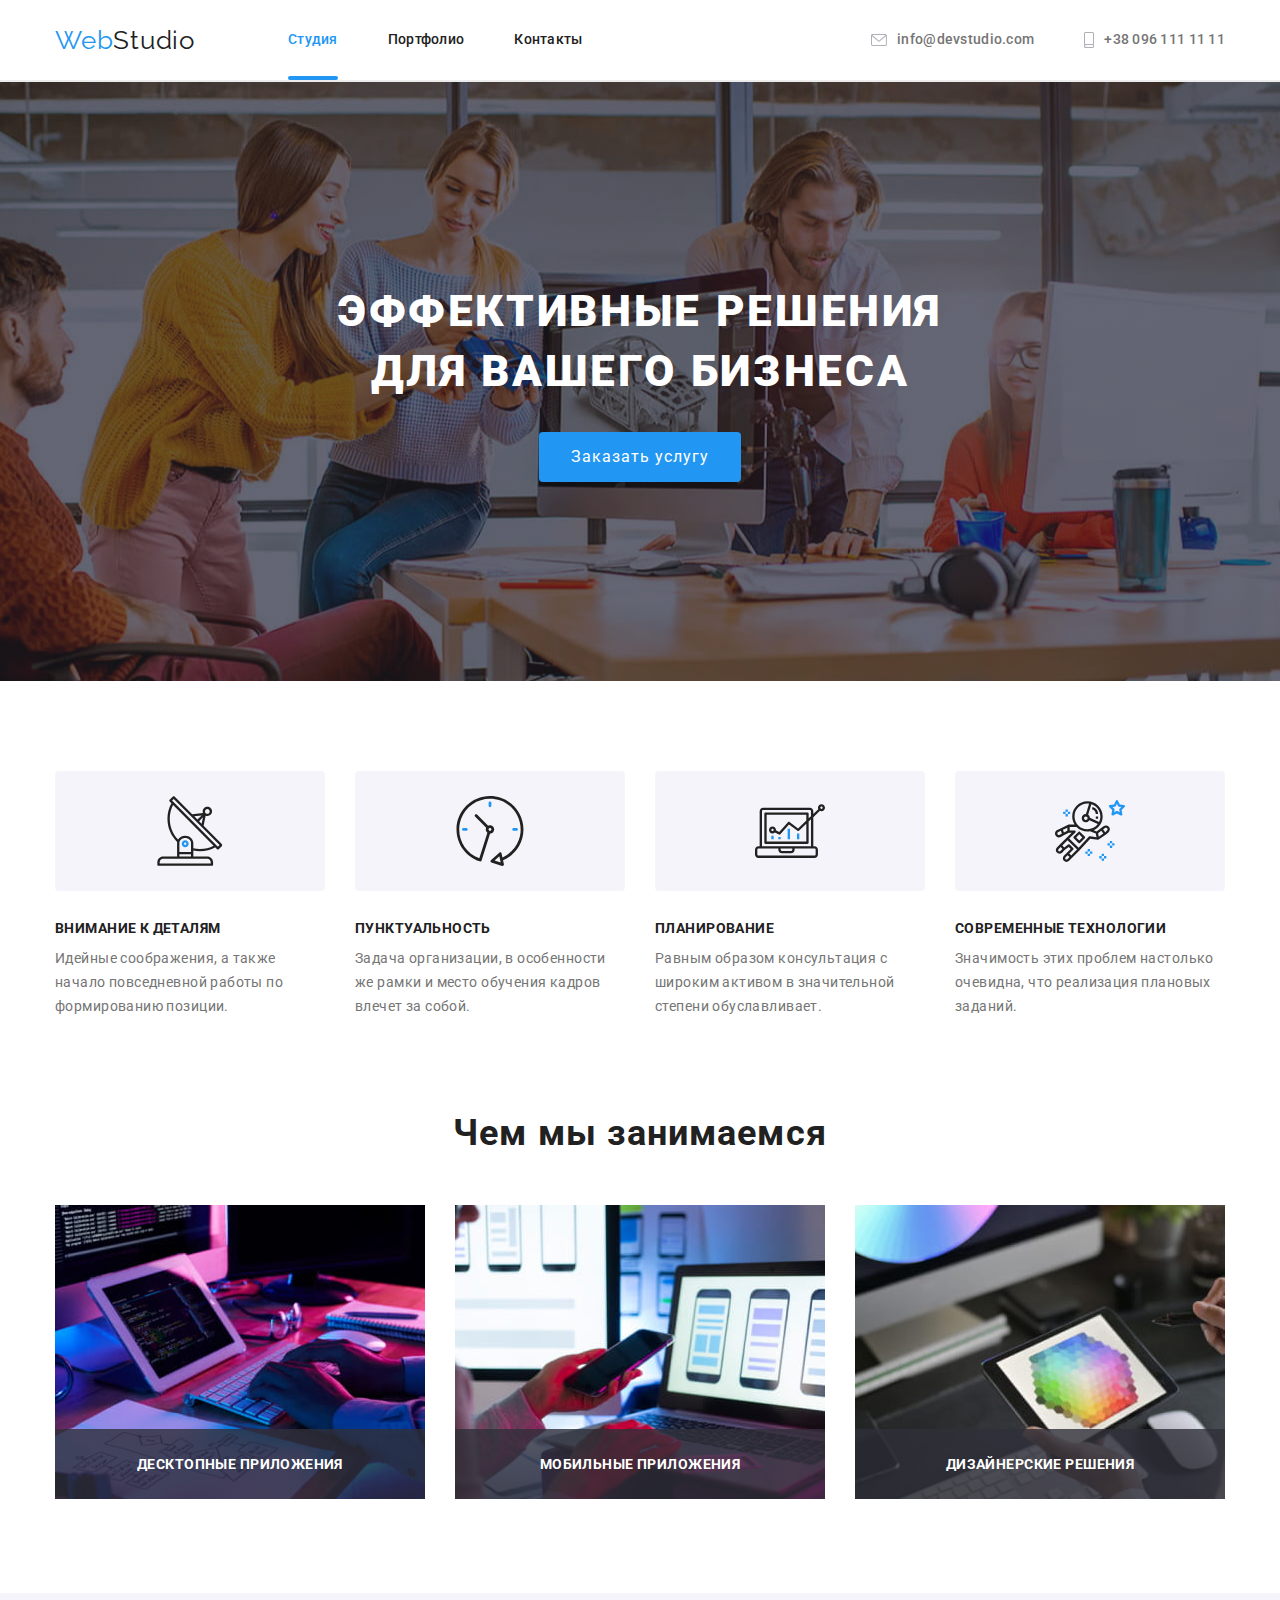
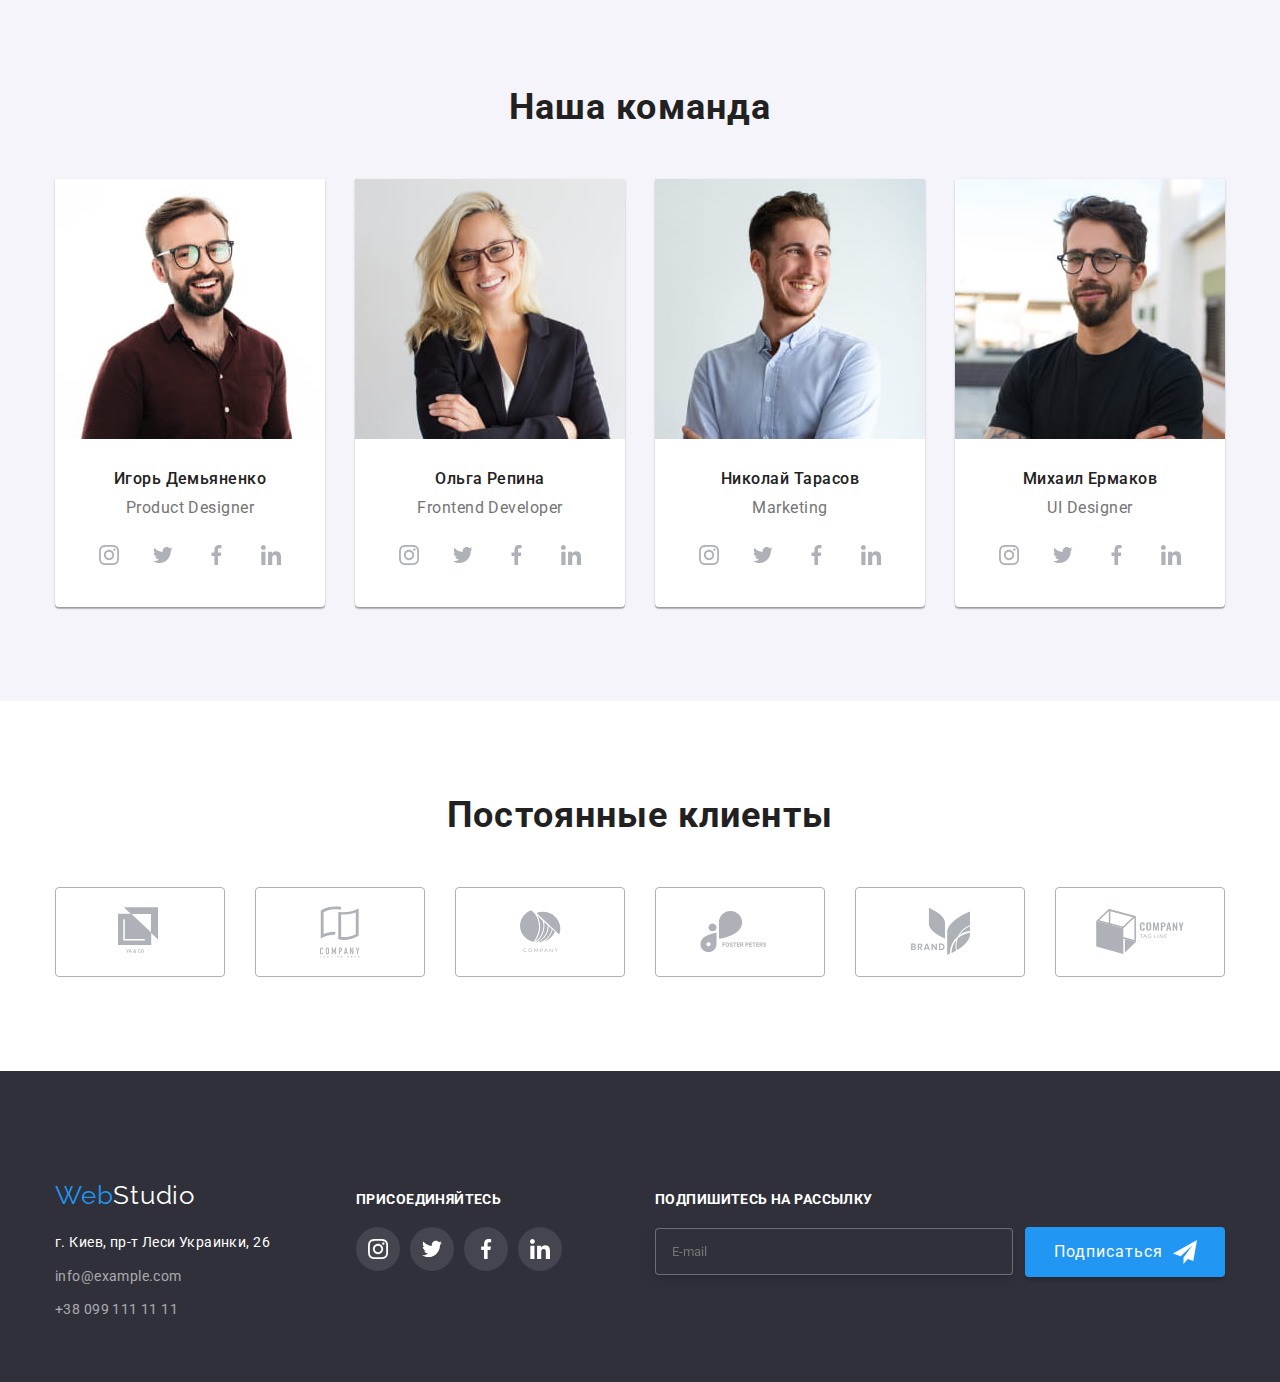
==== commit 3a604190: "правки" ====
--- a/index.html
+++ b/index.html
@@ -15,7 +15,7 @@
 <body>
 
 	<!-- Шапка -->
-	<header>
+	<header class="header">
 		<div class="header-items container">
 			<nav class="header-nav">
 				<a href="./index.html" class="logo">
@@ -32,7 +32,7 @@
 				</button>
 
 				<ul class="site-nav">
-					<li class="link-nav link-after">
+					<li class="link-nav">
 						<a href="./index.html" class="link current">Студия</a>
 					</li>
 					<li class="link-nav">
@@ -172,21 +172,21 @@
 					<li class="work-item">
 						<div class="thumb">
 							<img srcset="./img/comp.jpg 1x, ./img/compx2.jpg 2x" src="./img/comp.jpg"
-								alt="набирают текст" width="370" height="294">
+								alt="набирают текст">
 							<p class="label">Десктопные приложения</p>
 						</div>
 					</li>
 					<li class="work-item">
 						<div class="thumb">
 							<img srcset="./img/tel.jpg 1x, ./img/telx2.jpg 2x" src="./img/tel.jpg"
-								alt="сравнивают телефоны" width="370" height="294">
+								alt="сравнивают телефоны">
 							<p class="label">Мобильные приложения</p>
 						</div>
 					</li>
 					<li class="work-item">
 						<div class="thumb">
 							<img srcset="./img/plenhet.jpg 1x, ./img/plenhetx2.jpg 2x" src="./img/plenhet.jpg"
-								alt="цветовая шкала на планшете" width="370" height="294">
+								alt="цветовая шкала на планшете">
 							<p class="label">Дизайнерские решения</p>
 						</div>
 					</li>
@@ -202,7 +202,7 @@
 				<ul class="team-item">
 					<li class="team-comand">
 						<img srcset="./img/igor.jpg 1x, ./img/igorx2.jpg 2x" src="./img/igor.jpg"
-							alt="член команды Игорь" width="270" height="260">
+							alt="член команды Игорь">
 						<div class="team-list">
 							<h3 class="team-heading">Игорь Демьяненко</h3>
 							<p class="team-text">Product Designer</p>
@@ -245,7 +245,7 @@
 					</li>
 					<li class="team-comand">
 						<img srcset="./img/olga.jpg 1x, ./img/olgax2.jpg 2x" src="./img/olga.jpg"
-							alt="член команды Ольга" width="270" height="260">
+							alt="член команды Ольга">
 						<div class="team-list">
 							<h3 class="team-heading">Ольга Репина</h3>
 							<p class="team-text">Frontend Developer</p>
@@ -287,7 +287,7 @@
 					</li>
 					<li class="team-comand">
 						<img srcset="./img/nicola.jpg 1x, ./img/nicolax2.jpg 2x" src="./img/nicola.jpg"
-							alt="член команды Николай" width="270" height="260">
+							alt="член команды Николай">
 						<div class="team-list">
 							<h3 class="team-heading">Николай Тарасов</h3>
 							<p class="team-text">Marketing</p>
@@ -329,7 +329,7 @@
 					</li>
 					<li class="team-comand">
 						<img srcset="./img/misha.jpg 1x, ./img/mishax2.jpg 2x" src="./img/misha.jpg"
-							alt="член команды Михаил" width="270" height="260">
+							alt="член команды Михаил">
 						<div class="team-list">
 							<h3 class="team-heading">Михаил Ермаков</h3>
 							<p class="team-text">UI Designer</p>
--- a/css/main.min.css
+++ b/css/main.min.css
@@ -1,2 +1,2 @@
-.visually-hidden{position:absolute;width:1px;height:1px;margin:-1px;border:0;padding:0;white-space:nowrap;clip-path:inset(100%);clip:rect(0 0 0 0);overflow:hidden}:root{--black: #212121;--cyan: #2196f3;--grey: #757575;--grey2: rgba(255, 255, 255, 0.6);--grey3: #f5f4fa;--grey4: #afb1b8;--white: #ffffff;--violet: #2f303a}*{padding:0;margin:0;border:0}*,*:before,*:after{-moz-box-sizing:border-box;-webkit-box-sizing:border-box;box-sizing:border-box}nav,footer,header,aside{display:block}html,body{height:100%;width:100%;font-size:100%;line-height:1;font-size:14px;-ms-text-size-adjust:100%;-moz-text-size-adjust:100%;-webkit-text-size-adjust:100%}input,button,textarea{font-family:inherit}input::-ms-clear{display:none}button{cursor:pointer}button::-moz-focus-inner{padding:0;border:0}a,a:visited{text-decoration:none}ul li{list-style:none}img{vertical-align:top}h1,h2,h3,h4,h5,h6{font-size:inherit;font-weight:400}body{font-family:Roboto, sans-serif;color:var(--grey)}h1{font-weight:900;color:var(--white)}h2,h3{color:var(--black)}img{display:block;width:100%;height:auto}.container{width:100%;padding-left:15px;padding-right:15px;margin:0 auto}@media screen and (min-width: 480px){.container{width:480px}}@media screen and (min-width: 768px){.container{width:768px}}@media screen and (min-width: 1200px){.container{width:1200px}}.header{border-bottom:1px solid #ECECEC}.logo{font-family:Raleway;font-size:24px;line-height:1.166;letter-spacing:0.03em}.header-items{position:relative}@media screen and (max-width: 767px){.header-items{padding-top:16px;padding-bottom:16px}}@media screen and (min-width: 768px){.header-items{display:flex;align-items:center;justify-content:space-between}}@media screen and (min-width: 1200px){.header-items{justify-content:space-between}}.header-nav{display:flex;align-items:center;justify-content:space-between}.header-nav .logo{color:var(--cyan)}@media screen and (min-width: 768px){.header-nav .logo{margin-right:93px}}.span-logo{color:var(--black)}.menu-button{display:inline-flex;background-color:transparent}@media screen and (min-width: 768px){.menu-button{display:none}}.menu-button .icon-close{display:none}.menu-button.is-open .icon-close{display:block}.menu-button.is-open .icon-menu{display:none}.menu-button .icon-list{transition:fill 250ms cubic-bezier(0.4, 0, 0.2, 1)}.menu-list{display:none;position:absolute;padding-top:60px;padding-bottom:60px;top:100%;left:0;width:100%;background-color:var(--white);box-shadow:0px 4px 8px rgba(0,0,0,0.04),0px 2px 4px rgba(0,0,0,0.08),0px 1px 3px rgba(0,0,0,0.16);text-align:center;font-size:18px;line-height:1.166;letter-spacing:0.02em}.menu-list.is-open{display:block}@media screen and (min-width: 768px){.menu-list.is-open{display:none}}.icon-list:hover,.icon-list:focus{fill:var(--cyan)}.site-nav{display:none}@media screen and (min-width: 768px){.site-nav{display:flex}}.site-nav .link{display:block;padding-top:32px;padding-bottom:32px;position:relative;font-weight:500;font-size:14px;line-height:1.14;letter-spacing:0.02em;color:var(--black);transition:color 250ms cubic-bezier(0.4, 0, 0.2, 1)}.site-nav .link:hover,.site-nav .link:focus{color:var(--cyan)}.site-nav .current{color:var(--cyan)}.link-nav:not(:last-child){margin-right:50px}.current::after{content:"";width:100%;height:4px;display:block;position:absolute;bottom:0;background-color:var(--cyan);border-radius:2px}.auth-nav{display:none}@media screen and (min-width: 768px){.auth-nav{display:block}}@media screen and (min-width: 1200px){.auth-nav{display:flex}}.auth-nav .link{display:flex;align-items:center;font-weight:500;font-size:14px;line-height:1.14;letter-spacing:0.02em;color:var(--grey);fill:var(--grey4);transition:color,fill,250ms cubic-bezier(0.4, 0, 0.2, 1)}@media screen and (min-width: 1200px){.auth-nav .link{padding-top:32px;padding-bottom:32px}}.auth-nav .link:hover,.auth-nav .link:focus{color:var(--cyan);fill:var(--cyan)}@media screen and (min-width: 1200px){.nav-link{margin-right:50px}}@media screen and (min-width: 768px) and (max-width: 1199px){.link-media{margin-top:10px}}.nav-svg{margin-right:10px}.menu-items{display:block}.menu-items .link{font-weight:500;font-size:18px;line-height:1.166;letter-spacing:0.02em;display:inline-block;position:relative;color:var(--black);transition:color 250ms cubic-bezier(0.4, 0, 0.2, 1)}.menu-items .current{padding-bottom:8px;color:var(--cyan)}.menu-items .mail-link{display:inline-flex;align-items:center;font-weight:500;font-size:18px;line-height:1.166;letter-spacing:0.02em;color:var(--grey);fill:var(--grey4);transition:color,fill,250ms cubic-bezier(0.4, 0, 0.2, 1)}.menu-items .link:hover,.menu-items .link:focus{color:var(--cyan)}.menu-items .mail-link:hover,.menu-items .mail-link:focus{color:var(--cyan);fill:var(--cyan)}.menu-link:not(:first-child){margin-top:40px}.menu-mail{margin-top:60px}.menu-mail .menu-svg{margin-right:10px}.menu-tel{margin-top:16px}.menu-tel .menu-svg{margin-right:10px}@media screen and (max-width: 767px){.hero{max-width:480px;height:400px;margin:0 auto;background-color:var(--violet);background-image:linear-gradient(to right, rgba(47,48,58,0.4), rgba(47,48,58,0.4)),url(../img/mob/heromob.jpg);background-repeat:no-repeat;background-position:center;text-align:center;border-top:1px solid #ececec;background-size:480px 400px}}@media screen and (max-width: 767px) and (min-device-pixel-ratio: 2), screen and (max-width: 767px) and (min-resolution: 192dpi), screen and (max-width: 767px) and (min-resolution: 2dppx){.hero{background-color:var(--violet);background-image:linear-gradient(to right, rgba(47,48,58,0.4), rgba(47,48,58,0.4)),url(../img/mob/heromobx2.jpg);background-repeat:no-repeat;background-position:center;text-align:center;border-top:1px solid #ececec}}@media screen and (min-width: 768px){.hero{max-width:768px;height:400px;margin:0 auto;background-color:var(--violet);background-image:linear-gradient(to right, rgba(47,48,58,0.4), rgba(47,48,58,0.4)),url(../img/tab/herotab.jpg);background-repeat:no-repeat;background-position:center;text-align:center;border-top:1px solid #ececec;background-size:768px 400px}}@media screen and (min-width: 768px) and (min-device-pixel-ratio: 2), screen and (min-width: 768px) and (min-resolution: 192dpi), screen and (min-width: 768px) and (min-resolution: 2dppx){.hero{background-color:var(--violet);background-image:linear-gradient(to right, rgba(47,48,58,0.4), rgba(47,48,58,0.4)),url(../img/tab/herotabx2.jpg);background-repeat:no-repeat;background-position:center;text-align:center;border-top:1px solid #ececec}}@media screen and (min-width: 1200px){.hero{max-width:1600px;height:600px;margin:0 auto;background-color:var(--violet);background-image:linear-gradient(to right, rgba(47,48,58,0.4), rgba(47,48,58,0.4)),url(../img/desk/hero.jpg);background-repeat:no-repeat;background-position:center;text-align:center;border-top:1px solid #ececec;background-size:1600px 600px}}@media screen and (min-width: 1200px) and (min-device-pixel-ratio: 2), screen and (min-width: 1200px) and (min-resolution: 192dpi), screen and (min-width: 1200px) and (min-resolution: 2dppx){.hero{background-color:var(--violet);background-image:linear-gradient(to right, rgba(47,48,58,0.4), rgba(47,48,58,0.4)),url(../img/desk/herox2.jpg);background-repeat:no-repeat;background-position:center;text-align:center;border-top:1px solid #ececec}}.hero-heading{display:inline-block;justify-content:center;align-items:center;padding-top:118px;padding-bottom:118px}@media screen and (min-width: 1200px){.hero-heading{padding-top:200px;padding-bottom:200px}}.hero-title{font-size:26px;line-height:1.615;letter-spacing:0.06em;text-transform:uppercase}@media screen and (max-width: 1199px){.hero-title{max-width:360px}}@media screen and (min-width: 1200px){.hero-title{width:696px;font-size:44px;line-height:1.36}}.hero-button{margin-top:30px;padding:10px 32px;border-radius:4px;font-size:16px;line-height:1.87;letter-spacing:0.06em;box-shadow:0px 4px 4px rgba(0,0,0,0.15);background-color:var(--cyan);color:var(--white)}.text{padding-top:60px;padding-bottom:60px}@media screen and (min-width: 1200px){.text{padding-top:90px;padding-bottom:0}}@media screen and (min-width: 768px){.text-list{margin:-15px;display:flex;flex-wrap:wrap}}@media screen and (min-width: 1200px){.text-list{margin:0;flex-wrap:nowrap}}@media screen and (max-width: 767px){.text-item:not(:first-child){margin-top:30px}}@media screen and (min-width: 768px) and (max-width: 1199px){.text-item{width:calc((100% - 4 * 15px) / 2);margin:15px}}@media screen and (min-width: 1200px){.text-item:not(:first-child){margin-left:30px}}.icon-spraite{display:flex;justify-content:center;align-items:center;height:120px;border-radius:4px;background-color:var(--grey3)}.text-title{text-align:center;margin-top:30px;font-weight:700;font-size:14px;line-height:1.14;letter-spacing:0.03em;text-transform:uppercase}@media screen and (min-width: 768px){.text-title{text-align:left}}.text-subtitle{margin-top:10px;font-size:14px;line-height:1.71;letter-spacing:0.03em}@media screen and (min-width: 1200px){.text-subtitle{width:270px}}.work{padding-top:94px;padding-bottom:94px}@media screen and (max-width: 1199px){.work{display:none}}.work-title{font-weight:700;font-size:36px;line-height:1.166;text-align:center;letter-spacing:0.03em}.work-list{margin-top:50px;display:flex}.work-item:not(:last-child){margin-right:30px}.thumb{position:relative}.label{position:absolute;bottom:0;width:370px;height:70px;display:flex;align-items:center;justify-content:center;font-weight:bold;line-height:1.142;letter-spacing:0.03em;text-transform:uppercase;color:var(--white);background:rgba(47,48,58,0.8)}.team{max-width:1600px;margin:0 auto;padding-top:60px;padding-bottom:60px;background-color:var(--grey3)}@media screen and (min-width: 1200px){.team{padding-top:94px;padding-bottom:94px}}@media screen and (min-width: 768px){.container{padding-left:15px;padding-right:15px;margin:0 auto}}@media screen and (min-width: 768px){.team-item{margin:-15px;display:flex;flex-wrap:wrap}}@media screen and (min-width: 1200px){.team-item{margin:0;flex-wrap:nowrap}}.team-subtitle{margin-bottom:30px;font-weight:700;font-size:28px;line-height:1.166;text-align:center;letter-spacing:0.03em}@media screen and (min-width: 1200px){.team-subtitle{margin-bottom:50px;font-size:36px;line-height:1.166;text-align:center;letter-spacing:0.03em}}.team-comand{background-color:var(--white);box-shadow:0px 1px 3px rgba(0,0,0,0.12),0px 1px 1px rgba(0,0,0,0.14),0px 2px 1px rgba(0,0,0,0.2);border-radius:0px 0px 4px 4px}@media screen and (max-width: 767px){.team-comand:not(:first-child){margin-top:30px}}@media screen and (min-width: 768px) and (max-width: 1199px){.team-comand{width:calc((100% - 4 * 15px) / 2);margin:15px}}@media screen and (min-width: 1200px){.team-comand{width:270px}}@media screen and (min-width: 1200px){.team-comand:not(:last-child){margin-right:30px}}.team-list{padding:30px;text-align:center}.team-heading{font-weight:500;font-size:16px;line-height:1.187;letter-spacing:0.03em}.team-text{margin-top:10px;font-size:16px;line-height:1.187;letter-spacing:0.03em}.team-lists{display:flex;margin-top:16px;justify-content:center}.team-link{width:44px;height:44px;display:flex;justify-content:center;align-items:center;border-radius:50%;fill:var(--grey4);transition:background-color,fill,250ms cubic-bezier(0.4, 0, 0.2, 1)}.team-link:hover,.team-link:focus{background-color:var(--cyan);fill:var(--white)}.team-links:not(:last-child){margin-right:10px}.client{padding-top:60px;padding-bottom:60px}@media screen and (min-width: 1200px){.client{padding-top:94px;padding-bottom:94px}}.team-title{margin-bottom:30px;font-weight:700;font-size:28px;line-height:1.166;text-align:center;letter-spacing:0.03em}@media screen and (min-width: 1200px){.team-title{margin-bottom:0;font-weight:700;font-size:36px;line-height:1.166;text-align:center;letter-spacing:0.03em}}.client-list{display:flex;flex-wrap:wrap}@media screen and (max-width: 1199px){.client-list{margin:-15px}}@media screen and (min-width: 1200px){.client-list{flex-wrap:nowrap;margin-top:50px}}@media screen and (max-width: 767px){.client-item{width:calc((100% - 4 * 15px) / 2);margin:15px}}@media screen and (min-width: 768px) and (max-width: 1199px){.client-item{width:calc((100% - 6 * 15px) / 3);margin:15px}}@media screen and (min-width: 1200px){.client-item:not(:last-child){margin-right:30px}}.client-link{display:flex;justify-content:center;align-items:center;height:90px;border:1px solid #afb1b8;border-radius:4px;fill:var(--grey4);transition:border-color,fill,250ms cubic-bezier(0.4, 0, 0.2, 1)}@media screen and (min-width: 1200px){.client-link{width:170px}}.client-link:hover,.client-link:focus{border-color:var(--cyan);fill:var(--cyan);outline:none}.footer{padding-top:60px;padding-bottom:60px;background-color:var(--violet)}.footer .logo{color:var(--cyan)}@media screen and (min-width: 1200px){.container-footer{display:flex}}.footer-items{text-align:center}@media screen and (min-width: 1200px){.footer-items{margin-right:70px;text-align:left}}@media screen and (min-width: 768px){.footer-flex{display:flex;align-items:baseline;justify-content:space-around}}.footer-span{color:var(--white)}.address{margin-top:20px}@media screen and (min-width: 1200px){.address{width:231px}}.address .link{font-style:normal;font-size:14px;line-height:1.71;letter-spacing:0.03em;color:var(--white)}.address-list{margin-top:8px}@media screen and (min-width: 1200px){.address-list{margin-top:10px}}.footer-link{font-style:normal;font-size:14px;line-height:1.71;letter-spacing:0.03em;color:var(--grey2)}.footer-item{text-align:center}@media screen and (min-width: 1200px){.footer-item{margin-right:93px}}.footer-text{text-align:center;margin-bottom:20px;margin-top:60px;font-style:normal;font-weight:bold;font-size:14px;line-height:1.142;letter-spacing:0.03em;text-transform:uppercase;color:var(--white)}@media screen and (min-width: 1200px){.footer-text{text-align:left}}.footer-list{display:flex;justify-content:center}.footer-li:not(:last-child){margin-right:10px}.footer-icon{width:44px;height:44px;display:flex;justify-content:center;align-items:center;border-radius:50%;background:rgba(255,255,255,0.1);background-repeat:no-repeat;background-position:center;cursor:pointer;transition:background-color 250ms cubic-bezier(0.4, 0, 0.2, 1)}.footer-icon:hover,.footer-icon:focus{background-color:var(--cyan)}.footer-icon:not(:last-child){margin-right:10px}.footer-center{text-align:center}@media screen and (min-width: 1200px){.form{display:flex;align-items:center}}.form input{width:100%;padding:15px 16px;border:1px solid rgba(255,255,255,0.3);filter:drop-shadow(0px 4px 4px rgba(0,0,0,0.15));border-radius:4px;background:var(--violet)}@media screen and (min-width: 480px){.form input{width:450px}}@media screen and (min-width: 1200px){.form input{width:358px}}.form-button{display:flex;align-items:center;margin-top:20px;padding:10px 28px 10px 29px;border-radius:4px;font-size:16px;line-height:1.87;letter-spacing:0.06em;box-shadow:0px 4px 4px rgba(0,0,0,0.15);background-color:var(--cyan);color:var(--white)}@media screen and (min-width: 1200px){.form-button{margin-left:12px;margin-top:0}}.button-icon{margin-left:10px}.content-button{display:flex;justify-content:center}.backdrop{position:fixed;top:0;left:0;width:100%;height:100%;background-color:rgba(0,0,0,0.2);opacity:1;transition:opacity 250ms cubic-bezier(0.4, 0, 0.2, 1)}.backdrop.is-hidden{opacity:0;pointer-events:none}.modal{height:609px;padding:40px;position:absolute;top:50%;left:50%;transform:translate(-50%, -50%);background-color:var(--white);box-shadow:0px 1px 3px rgba(0,0,0,0.12),0px 1px 1px rgba(0,0,0,0.14),0px 2px 1px rgba(0,0,0,0.2);border-radius:4px}@media screen and (min-width: 480px){.modal{width:450px}}@media screen and (min-width: 1200px){.modal{width:528px;height:581px}}.button{width:30px;height:30px;position:absolute;top:8px;right:8px;border-radius:50%;background-color:#FFFFFF;border:1px solid rgba(0,0,0,0.1);transition:fill 250ms cubic-bezier(0.4, 0, 0.2, 1)}.button:hover,.button:focus{fill:var(--cyan)}.modal-text{margin-bottom:12px;font-weight:bold;font-size:20px;line-height:1.15;letter-spacing:0.03em;color:var(--black)}@media screen and (max-width: 1199px){.modal-text{text-align:center}}.modal-label{display:flex;flex-direction:column;font-size:12px;line-height:1.166;letter-spacing:0.01em}.modal-label input{border:1px solid rgba(33,33,33,0.2);border-radius:4px;width:100%;height:40px;padding-left:42px}.modal-label textarea{width:100%;height:120px;padding:12px 16px;font-size:12px;line-height:1.166;letter-spacing:0.01em;border:1px solid rgba(33,33,33,0.2);border-radius:4px;resize:none}.modal-label .form-textarea::placeholder{color:rgba(117,117,117,0.5)}.label-margin{margin-top:10px}.modal-form{position:relative;margin-top:4px}.modal-checkbox{margin-top:25px}.modal-checkbox .modal-policy{font-size:12px;line-height:1.166;letter-spacing:0.03em}@media screen and (min-width: 1200px){.modal-checkbox .modal-policy{font-size:14px;line-height:1.714;padding-left:12px}}.modal-svg{position:absolute;left:14px;top:50%;transform:translateY(-50%);transition:fill 250ms cubic-bezier(0.4, 0, 0.2, 1)}.modal-policy::before{content:"";display:inline-block;width:15px;height:15px;vertical-align:text-top;margin-right:7px;border:2px solid var(--black);border-radius:2px;transition:background-image,background-color,border-color,250ms cubic-bezier(0.4, 0, 0.2, 1)}.modal-checkbox-policy:checked+.modal-policy::before{background-image:url(../svgsprite/gala.svg);background-color:var(--cyan);background-repeat:no-repeat;border-color:var(--cyan)}.modal-link{color:var(--cyan);text-decoration:underline;text-decoration-skip-ink:none}.modal-button{display:block;margin:0 auto;margin-top:30px;padding:10px 55px;border-radius:4px;font-size:16px;line-height:1.87;letter-spacing:0.06em;box-shadow:0px 4px 4px rgba(0,0,0,0.15);background-color:var(--cyan);color:var(--white)}.form-margin{transition:border-color 250ms cubic-bezier(0.4, 0, 0.2, 1)}.form-margin:hover+.modal-svg,.form-margin:focus+.modal-svg{fill:var(--cyan)}.form-margin:hover,.form-margin:focus{border-color:var(--cyan);outline:none}
+.visually-hidden{position:absolute;width:1px;height:1px;margin:-1px;border:0;padding:0;white-space:nowrap;clip-path:inset(100%);clip:rect(0 0 0 0);overflow:hidden}:root{--black: #212121;--cyan: #2196f3;--grey: #757575;--grey2: rgba(255, 255, 255, 0.6);--grey3: #f5f4fa;--grey4: #afb1b8;--white: #ffffff;--violet: #2f303a}*{padding:0;margin:0;border:0}*,*:before,*:after{-moz-box-sizing:border-box;-webkit-box-sizing:border-box;box-sizing:border-box}nav,footer,header,aside{display:block}html,body{height:100%;width:100%;font-size:100%;line-height:1;font-size:14px;-ms-text-size-adjust:100%;-moz-text-size-adjust:100%;-webkit-text-size-adjust:100%}input,button,textarea{font-family:inherit}input::-ms-clear{display:none}button{cursor:pointer}button::-moz-focus-inner{padding:0;border:0}a,a:visited{text-decoration:none}ul li{list-style:none}img{vertical-align:top}h1,h2,h3,h4,h5,h6{font-size:inherit;font-weight:400}body{font-family:Roboto, sans-serif;color:var(--grey)}h1{font-weight:900;color:var(--white)}h2,h3{color:var(--black)}img{display:block;width:100%;height:auto}.container{width:100%;padding-left:15px;padding-right:15px;margin:0 auto}@media screen and (min-width: 480px){.container{width:480px}}@media screen and (min-width: 768px){.container{width:768px}}@media screen and (min-width: 1200px){.container{width:1200px}}.header{border-bottom:1px solid #ECECEC}.logo{font-family:Raleway;font-size:26px;line-height:1.19;letter-spacing:0.03em}.header-items{position:relative}@media screen and (max-width: 767px){.header-items{padding-top:16px;padding-bottom:16px}}@media screen and (min-width: 768px){.header-items{display:flex;align-items:center;justify-content:space-between}}@media screen and (min-width: 1200px){.header-items{justify-content:space-between}}.header-nav{display:flex;align-items:center;justify-content:space-between}.header-nav .logo{color:var(--cyan)}@media screen and (min-width: 768px){.header-nav .logo{margin-right:93px}}.span-logo{color:var(--black)}.menu-button{display:inline-flex;background-color:transparent}@media screen and (min-width: 768px){.menu-button{display:none}}.menu-button .icon-close{display:none}.menu-button.is-open .icon-close{display:block}.menu-button.is-open .icon-menu{display:none}.menu-button .icon-list{transition:fill 250ms cubic-bezier(0.4, 0, 0.2, 1)}.menu-list{display:none;position:absolute;padding-top:60px;padding-bottom:60px;z-index:5;top:100%;left:0;width:100%;background-color:var(--white);box-shadow:0px 4px 8px rgba(0,0,0,0.04),0px 2px 4px rgba(0,0,0,0.08),0px 1px 3px rgba(0,0,0,0.16);text-align:center;font-size:18px;line-height:1.166;letter-spacing:0.02em}.menu-list.is-open{display:block}@media screen and (min-width: 768px){.menu-list.is-open{display:none}}.icon-list:hover,.icon-list:focus{fill:var(--cyan)}.site-nav{display:none}@media screen and (min-width: 768px){.site-nav{display:flex}}.site-nav .link{display:block;padding-top:32px;padding-bottom:32px;position:relative;font-weight:500;font-size:14px;line-height:1.14;letter-spacing:0.02em;color:var(--black);transition:color 250ms cubic-bezier(0.4, 0, 0.2, 1)}.site-nav .link:hover,.site-nav .link:focus{color:var(--cyan)}.site-nav .current{color:var(--cyan)}.link-nav:not(:last-child){margin-right:50px}.current::after{content:"";width:100%;height:4px;display:block;position:absolute;bottom:0;background-color:var(--cyan);border-radius:2px}.auth-nav{display:none}@media screen and (min-width: 768px){.auth-nav{display:block}}@media screen and (min-width: 1200px){.auth-nav{display:flex}}.auth-nav .link{display:flex;align-items:center;font-weight:500;font-size:14px;line-height:1.14;letter-spacing:0.02em;color:var(--grey);fill:var(--grey4);transition:color,fill,250ms cubic-bezier(0.4, 0, 0.2, 1)}@media screen and (min-width: 1200px){.auth-nav .link{padding-top:32px;padding-bottom:32px}}.auth-nav .link:hover,.auth-nav .link:focus{color:var(--cyan);fill:var(--cyan)}@media screen and (min-width: 1200px){.nav-link{margin-right:50px}}@media screen and (min-width: 768px) and (max-width: 1199px){.link-media{margin-top:10px}}.nav-svg{margin-right:10px}.menu-items{display:block}.menu-items .link{font-weight:500;font-size:18px;line-height:1.166;letter-spacing:0.02em;display:inline-block;position:relative;color:var(--black);transition:color 250ms cubic-bezier(0.4, 0, 0.2, 1)}.menu-items .current{padding-bottom:8px;color:var(--cyan)}.menu-items .mail-link{display:inline-flex;align-items:center;font-weight:500;font-size:18px;line-height:1.166;letter-spacing:0.02em;color:var(--grey);fill:var(--grey4);transition:color,fill,250ms cubic-bezier(0.4, 0, 0.2, 1)}.menu-items .link:hover,.menu-items .link:focus{color:var(--cyan)}.menu-items .mail-link:hover,.menu-items .mail-link:focus{color:var(--cyan);fill:var(--cyan)}.menu-link:not(:first-child){margin-top:40px}.menu-mail{margin-top:60px}.menu-mail .menu-svg{margin-right:10px}.menu-tel{margin-top:16px}.menu-tel .menu-svg{margin-right:10px}@media screen and (max-width: 767px){.hero{max-width:480px;height:400px;margin:0 auto;background-color:var(--violet);background-image:linear-gradient(to right, rgba(47,48,58,0.4), rgba(47,48,58,0.4)),url(../img/mob/heromob.jpg);background-repeat:no-repeat;background-position:center;text-align:center;border-top:1px solid #ececec;background-size:480px 400px}}@media screen and (max-width: 767px) and (min-device-pixel-ratio: 2), screen and (max-width: 767px) and (min-resolution: 192dpi), screen and (max-width: 767px) and (min-resolution: 2dppx){.hero{background-color:var(--violet);background-image:linear-gradient(to right, rgba(47,48,58,0.4), rgba(47,48,58,0.4)),url(../img/mob/heromobx2.jpg);background-repeat:no-repeat;background-position:center;text-align:center;border-top:1px solid #ececec}}@media screen and (min-width: 768px){.hero{max-width:768px;height:400px;margin:0 auto;background-color:var(--violet);background-image:linear-gradient(to right, rgba(47,48,58,0.4), rgba(47,48,58,0.4)),url(../img/tab/herotab.jpg);background-repeat:no-repeat;background-position:center;text-align:center;border-top:1px solid #ececec;background-size:768px 400px}}@media screen and (min-width: 768px) and (min-device-pixel-ratio: 2), screen and (min-width: 768px) and (min-resolution: 192dpi), screen and (min-width: 768px) and (min-resolution: 2dppx){.hero{background-color:var(--violet);background-image:linear-gradient(to right, rgba(47,48,58,0.4), rgba(47,48,58,0.4)),url(../img/tab/herotabx2.jpg);background-repeat:no-repeat;background-position:center;text-align:center;border-top:1px solid #ececec}}@media screen and (min-width: 1200px){.hero{max-width:1600px;height:600px;margin:0 auto;background-color:var(--violet);background-image:linear-gradient(to right, rgba(47,48,58,0.4), rgba(47,48,58,0.4)),url(../img/desk/hero.jpg);background-repeat:no-repeat;background-position:center;text-align:center;border-top:1px solid #ececec;background-size:1600px 600px}}@media screen and (min-width: 1200px) and (min-device-pixel-ratio: 2), screen and (min-width: 1200px) and (min-resolution: 192dpi), screen and (min-width: 1200px) and (min-resolution: 2dppx){.hero{background-color:var(--violet);background-image:linear-gradient(to right, rgba(47,48,58,0.4), rgba(47,48,58,0.4)),url(../img/desk/herox2.jpg);background-repeat:no-repeat;background-position:center;text-align:center;border-top:1px solid #ececec}}.hero-heading{display:inline-block;justify-content:center;align-items:center;padding-top:118px;padding-bottom:118px}@media screen and (min-width: 1200px){.hero-heading{padding-top:200px;padding-bottom:200px}}.hero-title{font-size:26px;line-height:1.615;letter-spacing:0.06em;text-transform:uppercase}@media screen and (max-width: 1199px){.hero-title{max-width:360px}}@media screen and (min-width: 1200px){.hero-title{width:696px;font-size:44px;line-height:1.36}}.hero-button{margin-top:30px;padding:10px 32px;border-radius:4px;font-size:16px;line-height:1.87;letter-spacing:0.06em;box-shadow:0px 4px 4px rgba(0,0,0,0.15);background-color:var(--cyan);color:var(--white)}.text{padding-top:60px;padding-bottom:60px}@media screen and (min-width: 1200px){.text{padding-top:90px;padding-bottom:0}}@media screen and (min-width: 768px){.text-list{margin:-15px;display:flex;flex-wrap:wrap}}@media screen and (min-width: 1200px){.text-list{margin:0;flex-wrap:nowrap}}@media screen and (max-width: 767px){.text-item:not(:first-child){margin-top:30px}}@media screen and (min-width: 768px) and (max-width: 1199px){.text-item{width:calc((100% - 4 * 15px) / 2);margin:15px}}@media screen and (min-width: 1200px){.text-item:not(:first-child){margin-left:30px}}.icon-spraite{display:flex;justify-content:center;align-items:center;height:120px;border-radius:4px;background-color:var(--grey3)}.text-title{text-align:center;margin-top:30px;font-weight:700;font-size:14px;line-height:1.14;letter-spacing:0.03em;text-transform:uppercase}@media screen and (min-width: 768px){.text-title{text-align:left}}.text-subtitle{margin-top:10px;font-size:14px;line-height:1.71;letter-spacing:0.03em}@media screen and (min-width: 1200px){.text-subtitle{width:270px}}.work{padding-top:94px;padding-bottom:94px}@media screen and (max-width: 1199px){.work{display:none}}.work-title{font-weight:700;font-size:36px;line-height:1.166;text-align:center;letter-spacing:0.03em}.work-list{margin-top:50px;display:flex}.work-item:not(:last-child){margin-right:30px}.thumb{position:relative}.label{position:absolute;bottom:0;width:370px;height:70px;display:flex;align-items:center;justify-content:center;font-weight:bold;line-height:1.142;letter-spacing:0.03em;text-transform:uppercase;color:var(--white);background:rgba(47,48,58,0.8)}.team{padding-top:60px;padding-bottom:60px;background-color:var(--grey3)}@media screen and (min-width: 1200px){.team{padding-top:94px;padding-bottom:94px}}@media screen and (min-width: 768px){.container{padding-left:15px;padding-right:15px;margin:0 auto}}@media screen and (min-width: 768px){.team-item{margin:-15px;display:flex;flex-wrap:wrap}}@media screen and (min-width: 1200px){.team-item{margin:0;flex-wrap:nowrap}}.team-subtitle{margin-bottom:30px;font-weight:700;font-size:28px;line-height:1.166;text-align:center;letter-spacing:0.03em}@media screen and (min-width: 1200px){.team-subtitle{margin-bottom:50px;font-size:36px;line-height:1.166;text-align:center;letter-spacing:0.03em}}.team-comand{background-color:var(--white);box-shadow:0px 1px 3px rgba(0,0,0,0.12),0px 1px 1px rgba(0,0,0,0.14),0px 2px 1px rgba(0,0,0,0.2);border-radius:0px 0px 4px 4px}@media screen and (max-width: 767px){.team-comand:not(:first-child){margin-top:30px}}@media screen and (min-width: 768px) and (max-width: 1199px){.team-comand{width:calc((100% - 4 * 15px) / 2);margin:15px}}@media screen and (min-width: 1200px){.team-comand{width:270px}}@media screen and (min-width: 1200px){.team-comand:not(:last-child){margin-right:30px}}.team-list{padding:30px;text-align:center}.team-heading{font-weight:500;font-size:16px;line-height:1.187;letter-spacing:0.03em}.team-text{margin-top:10px;font-size:16px;line-height:1.187;letter-spacing:0.03em}.team-lists{display:flex;margin-top:16px;justify-content:center}.team-link{width:44px;height:44px;display:flex;justify-content:center;align-items:center;border-radius:50%;fill:var(--grey4);transition:background-color,fill,250ms cubic-bezier(0.4, 0, 0.2, 1)}.team-link:hover,.team-link:focus{background-color:var(--cyan);fill:var(--white)}.team-links:not(:last-child){margin-right:10px}.client{padding-top:60px;padding-bottom:60px}@media screen and (min-width: 1200px){.client{padding-top:94px;padding-bottom:94px}}.team-title{margin-bottom:30px;font-weight:700;font-size:28px;line-height:1.166;text-align:center;letter-spacing:0.03em}@media screen and (min-width: 1200px){.team-title{margin-bottom:0;font-weight:700;font-size:36px;line-height:1.166;text-align:center;letter-spacing:0.03em}}.client-list{display:flex;flex-wrap:wrap}@media screen and (max-width: 1199px){.client-list{margin:-15px}}@media screen and (min-width: 1200px){.client-list{flex-wrap:nowrap;margin-top:50px}}@media screen and (max-width: 767px){.client-item{width:calc((100% - 4 * 15px) / 2);margin:15px}}@media screen and (min-width: 768px) and (max-width: 1199px){.client-item{width:calc((100% - 6 * 15px) / 3);margin:15px}}@media screen and (min-width: 1200px){.client-item:not(:last-child){margin-right:30px}}.client-link{display:flex;justify-content:center;align-items:center;height:90px;border:1px solid #afb1b8;border-radius:4px;fill:var(--grey4);transition:border-color,fill,250ms cubic-bezier(0.4, 0, 0.2, 1)}@media screen and (min-width: 1200px){.client-link{width:170px}}.client-link:hover,.client-link:focus{border-color:var(--cyan);fill:var(--cyan);outline:none}.footer{padding-top:60px;padding-bottom:60px;background-color:var(--violet)}.footer .logo{color:var(--cyan)}@media screen and (min-width: 1200px){.container-footer{display:flex}}.footer-items{text-align:center}@media screen and (min-width: 1200px){.footer-items{margin-right:70px;text-align:left}}@media screen and (min-width: 768px){.footer-flex{display:flex;align-items:baseline;justify-content:space-around}}.footer-span{color:var(--white)}.address{margin-top:20px}@media screen and (min-width: 1200px){.address{width:231px}}.address .link{font-style:normal;font-size:14px;line-height:1.71;letter-spacing:0.03em;color:var(--white)}.address-list{margin-top:8px}@media screen and (min-width: 1200px){.address-list{margin-top:10px}}.footer-link{font-style:normal;font-size:14px;line-height:1.71;letter-spacing:0.03em;color:var(--grey2)}.footer-item{text-align:center}@media screen and (min-width: 1200px){.footer-item{margin-right:93px}}.footer-text{text-align:center;margin-bottom:20px;margin-top:60px;font-style:normal;font-weight:bold;font-size:14px;line-height:1.142;letter-spacing:0.03em;text-transform:uppercase;color:var(--white)}@media screen and (min-width: 1200px){.footer-text{text-align:left}}.footer-list{display:flex;justify-content:center}.footer-li:not(:last-child){margin-right:10px}.footer-icon{width:44px;height:44px;display:flex;justify-content:center;align-items:center;border-radius:50%;background:rgba(255,255,255,0.1);background-repeat:no-repeat;background-position:center;cursor:pointer;transition:background-color 250ms cubic-bezier(0.4, 0, 0.2, 1)}.footer-icon:hover,.footer-icon:focus{background-color:var(--cyan)}.footer-icon:not(:last-child){margin-right:10px}.footer-center{text-align:center}@media screen and (min-width: 1200px){.form{display:flex;align-items:center}}.form input{width:100%;padding:15px 16px;border:1px solid rgba(255,255,255,0.3);filter:drop-shadow(0px 4px 4px rgba(0,0,0,0.15));border-radius:4px;background:var(--violet)}@media screen and (min-width: 480px){.form input{width:450px}}@media screen and (min-width: 1200px){.form input{width:358px}}.form-button{display:flex;align-items:center;margin-top:20px;padding:10px 28px 10px 29px;border-radius:4px;font-size:16px;line-height:1.87;letter-spacing:0.06em;box-shadow:0px 4px 4px rgba(0,0,0,0.15);background-color:var(--cyan);color:var(--white)}@media screen and (min-width: 1200px){.form-button{margin-left:12px;margin-top:0}}.button-icon{margin-left:10px}.content-button{display:flex;justify-content:center}.backdrop{position:fixed;top:0;left:0;width:100%;height:100%;background-color:rgba(0,0,0,0.2);opacity:1;transition:opacity 250ms cubic-bezier(0.4, 0, 0.2, 1)}.backdrop.is-hidden{opacity:0;pointer-events:none}.modal{height:609px;padding:40px;position:absolute;top:50%;left:50%;transform:translate(-50%, -50%);background-color:var(--white);box-shadow:0px 1px 3px rgba(0,0,0,0.12),0px 1px 1px rgba(0,0,0,0.14),0px 2px 1px rgba(0,0,0,0.2);border-radius:4px}@media screen and (min-width: 480px){.modal{width:450px}}@media screen and (min-width: 1200px){.modal{width:528px;height:581px}}.button{width:30px;height:30px;position:absolute;top:8px;right:8px;border-radius:50%;background-color:#FFFFFF;border:1px solid rgba(0,0,0,0.1);transition:fill 250ms cubic-bezier(0.4, 0, 0.2, 1)}.button:hover,.button:focus{fill:var(--cyan)}.modal-text{margin-bottom:12px;font-weight:bold;font-size:20px;line-height:1.15;letter-spacing:0.03em;color:var(--black)}@media screen and (max-width: 1199px){.modal-text{text-align:center}}.modal-label{display:flex;flex-direction:column;font-size:12px;line-height:1.166;letter-spacing:0.01em}.modal-label input{border:1px solid rgba(33,33,33,0.2);border-radius:4px;width:100%;height:40px;padding-left:42px}.modal-label textarea{width:100%;height:120px;padding:12px 16px;font-size:12px;line-height:1.166;letter-spacing:0.01em;border:1px solid rgba(33,33,33,0.2);border-radius:4px;resize:none}.modal-label .form-textarea::placeholder{color:rgba(117,117,117,0.5)}.label-margin{margin-top:10px}.modal-form{position:relative;margin-top:4px}.modal-checkbox{margin-top:25px}.modal-checkbox .modal-policy{font-size:12px;line-height:1.166;letter-spacing:0.03em}@media screen and (min-width: 1200px){.modal-checkbox .modal-policy{font-size:14px;line-height:1.714;padding-left:12px}}.modal-svg{position:absolute;left:14px;top:50%;transform:translateY(-50%);transition:fill 250ms cubic-bezier(0.4, 0, 0.2, 1)}.modal-policy::before{content:"";display:inline-block;width:15px;height:15px;vertical-align:text-top;margin-right:7px;border:2px solid var(--black);border-radius:2px;transition:background-image,background-color,border-color,250ms cubic-bezier(0.4, 0, 0.2, 1)}.modal-checkbox-policy:checked+.modal-policy::before{background-image:url(../svgsprite/gala.svg);background-color:var(--cyan);background-repeat:no-repeat;border-color:var(--cyan)}.modal-link{color:var(--cyan);text-decoration:underline;text-decoration-skip-ink:none}.modal-button{display:block;margin:0 auto;margin-top:30px;padding:10px 55px;border-radius:4px;font-size:16px;line-height:1.87;letter-spacing:0.06em;box-shadow:0px 4px 4px rgba(0,0,0,0.15);background-color:var(--cyan);color:var(--white)}.form-margin{transition:border-color 250ms cubic-bezier(0.4, 0, 0.2, 1)}.form-margin:hover+.modal-svg,.form-margin:focus+.modal-svg{fill:var(--cyan)}.form-margin:hover,.form-margin:focus{border-color:var(--cyan);outline:none}
 /*# sourceMappingURL=main.min.css.map */